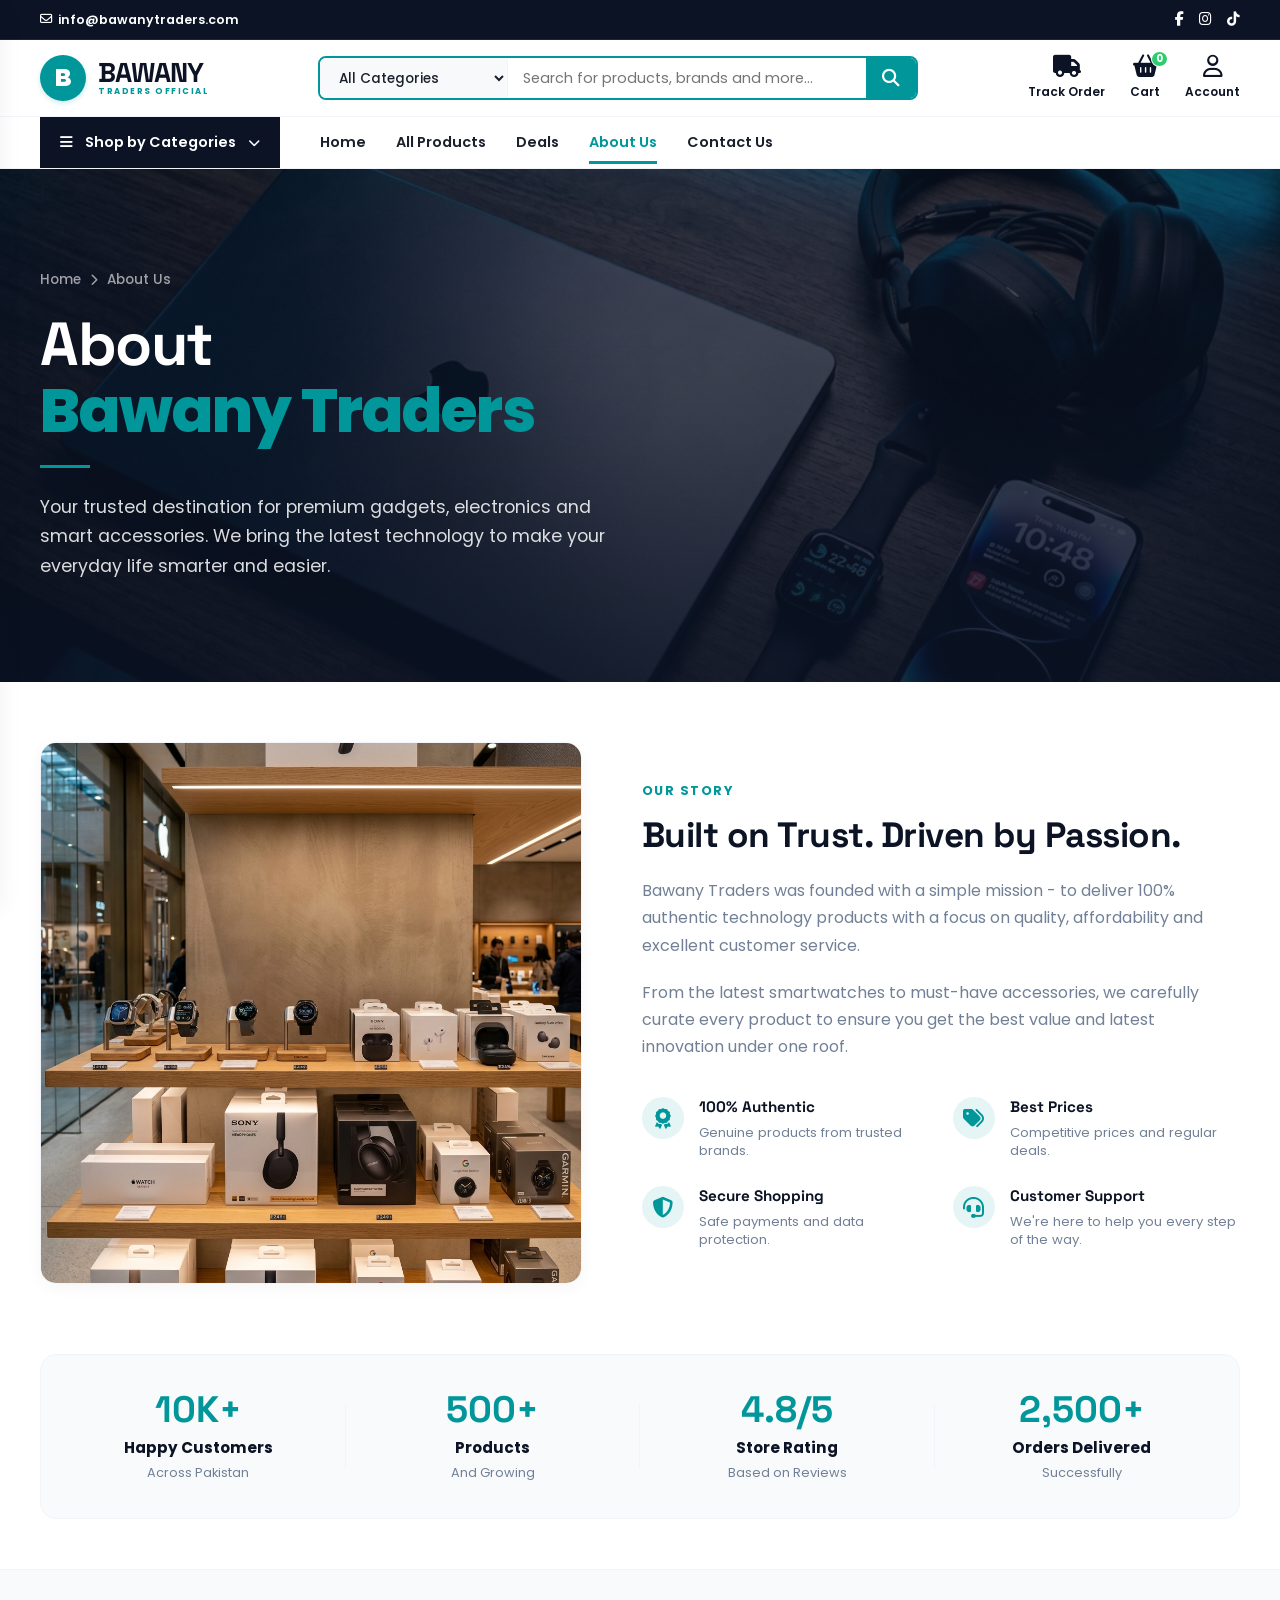
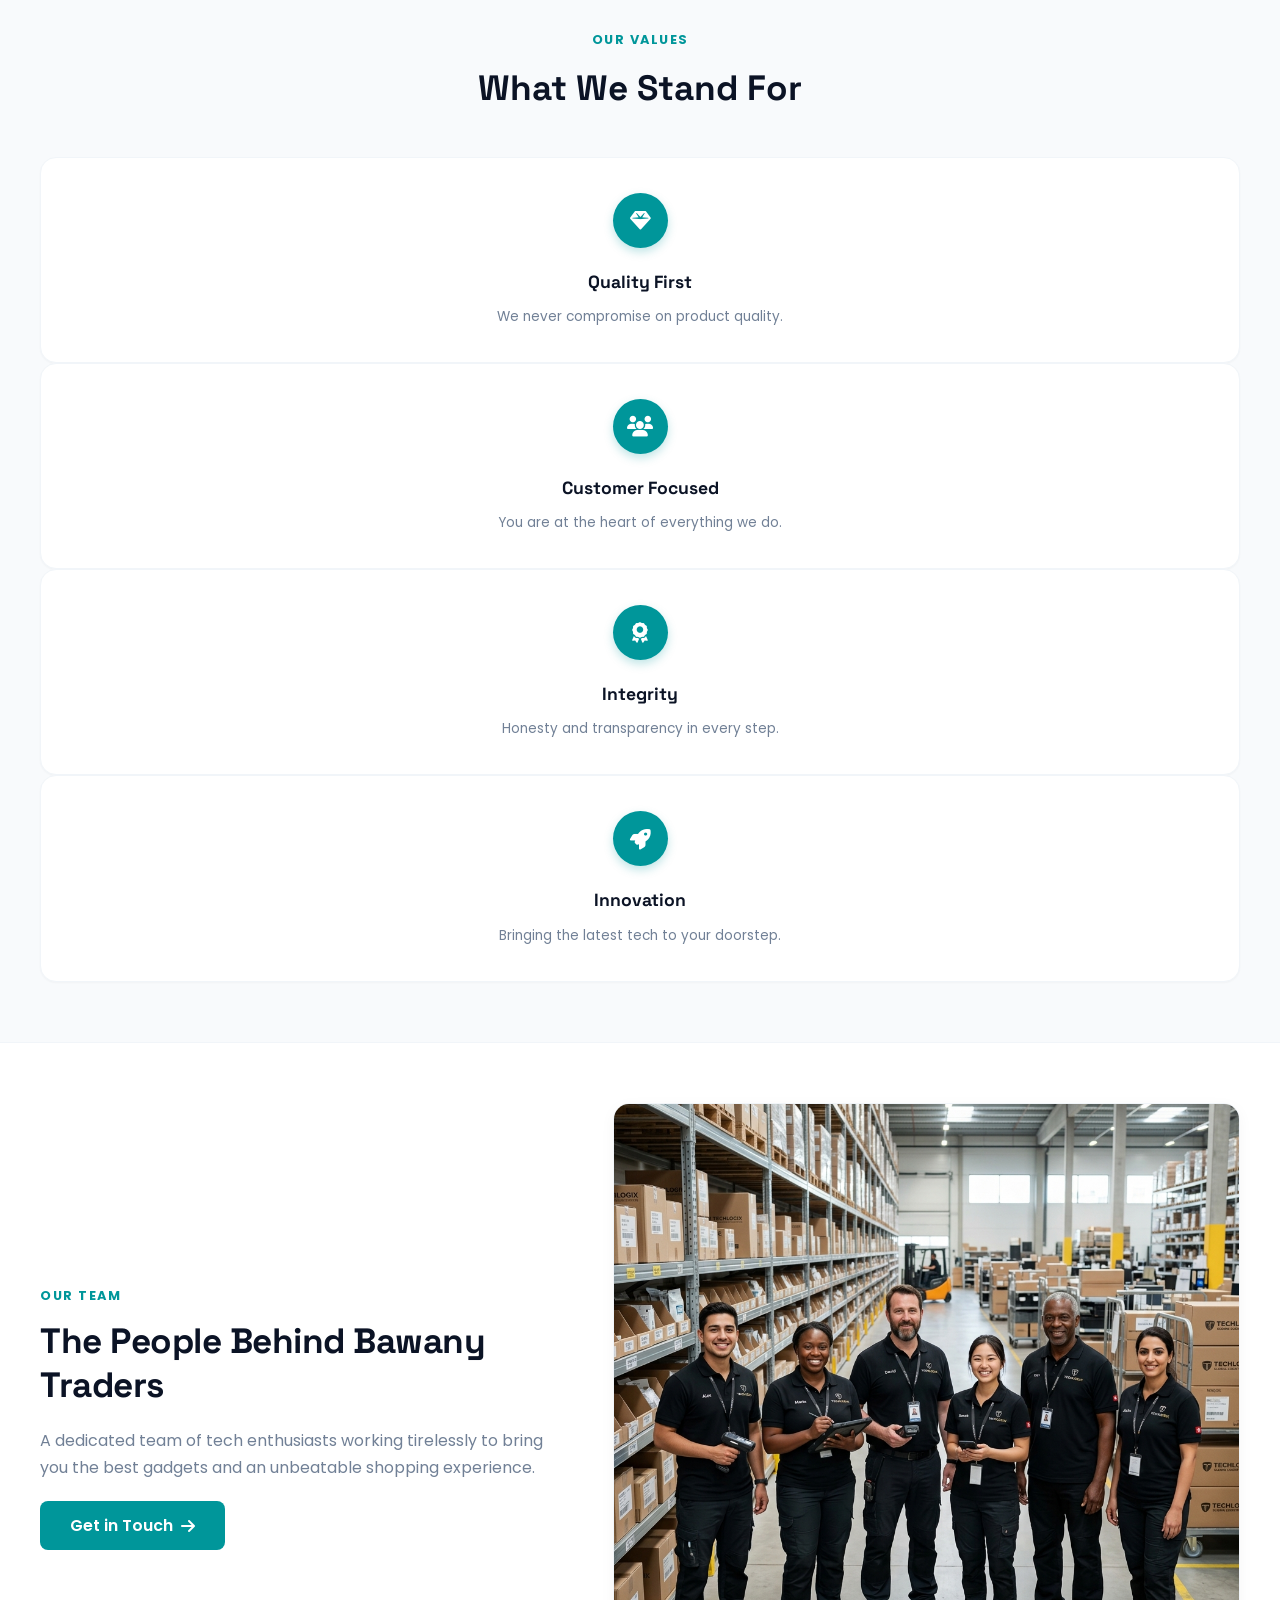
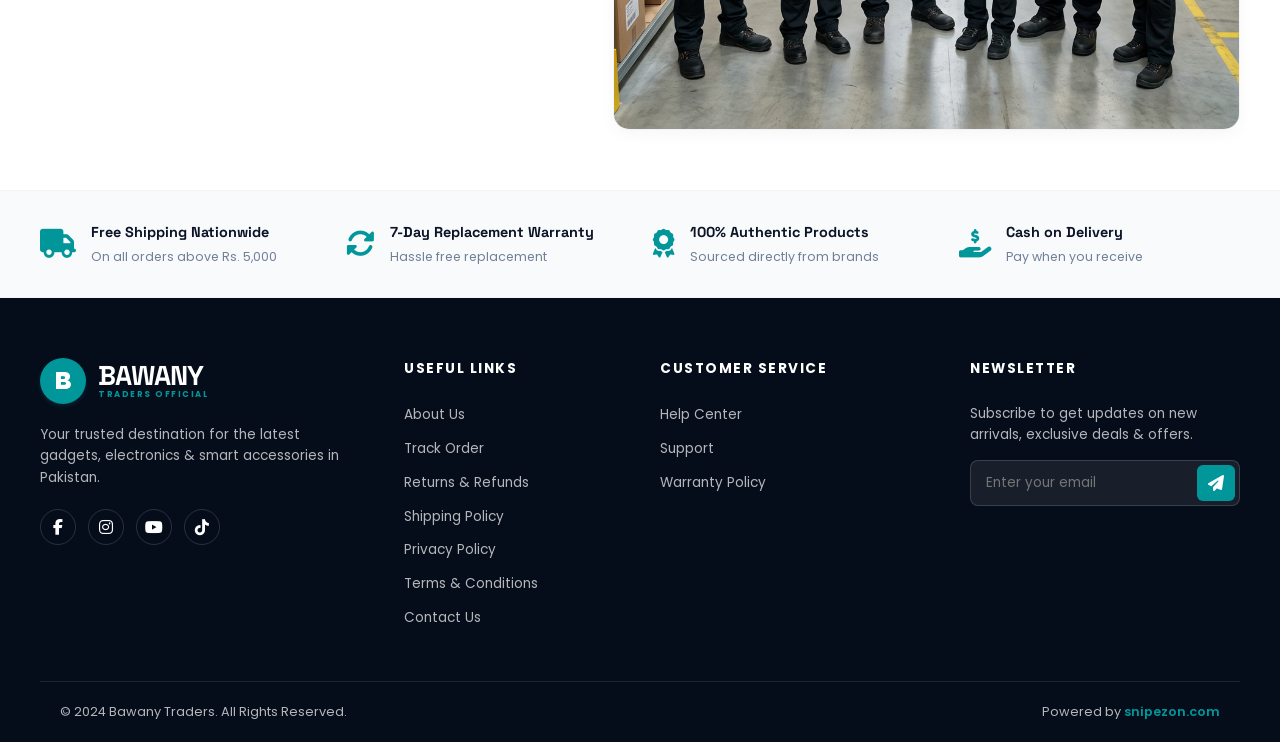
==== about.html @ fb3c80c7 "add privacy policy page" ====
<!DOCTYPE html>
<html lang="en">
<head>
  <meta charset="UTF-8">
  <meta name="viewport" content="width=device-width, initial-scale=1.0">
  <title>About Us | Bawany Traders</title>
  <meta name="description" content="Learn more about Bawany Traders, our journey, values, and why we are Pakistan's most trusted premium electronics flagship store.">
  <!-- Stylesheets -->
  <link rel="stylesheet" href="styles.css">
  <!-- FontAwesome for Icons -->
  <link rel="stylesheet" href="https://cdnjs.cloudflare.com/ajax/libs/font-awesome/6.4.0/css/all.min.css">
</head>
<body>

  <!-- ==========================================
       HEADER SECTION
       ========================================== -->
  <header>
    <!-- Top Bar Ticker -->
    <div class="top-bar-ticker">
      <div class="container">
        <div class="ticker-left">
          <a href="mailto:info@bawanytraders.com"><i class="far fa-envelope"></i> info@bawanytraders.com</a>
        </div>
        <div class="ticker-center">
          <div class="ticker-wrapper">
            <div class="ticker-text">JOIN OUR COMMUNITY GROUP TODAY - SEND YOUR NAME, CITY & AREA TO 0321-8273588</div>
          </div>
        </div>
        <div class="ticker-right">
          <a href="#" aria-label="Facebook"><i class="fab fa-facebook-f"></i></a>
          <a href="#" aria-label="Instagram"><i class="fab fa-instagram"></i></a>
          <a href="#" aria-label="TikTok"><i class="fab fa-tiktok"></i></a>
        </div>
      </div>
    </div>

    <!-- Main Navigation Bar -->
    <div class="main-nav">
      <div class="container">
        <!-- Hamburger Menu for Mobile -->
        <button class="mobile-toggle" id="mobileToggle" aria-label="Open navigation menu">
          <i class="fas fa-bars"></i>
        </button>

        <!-- Brand Logo -->
        <a href="index.html" class="logo" id="brandLogo">
          <div class="logo-icon">B</div>
          <div class="logo-text-wrapper">
            <span class="logo-title">BAWANY</span>
            <span class="logo-subtitle">TRADERS OFFICIAL</span>
          </div>
        </a>

        <!-- Search Container -->
        <div class="search-container">
          <select class="search-category" id="searchCategory" aria-label="Select category filter">
            <option>All Categories</option>
            <option>Smart Watches</option>
            <option>Audio / Earbuds</option>
            <option>Charging & Cables</option>
            <option>Smart Home</option>
            <option>Car Accessories</option>
          </select>
          <input type="text" class="search-input" id="searchInput" placeholder="Search for products, brands and more..." aria-label="Search inputs">
          <button class="search-btn" id="searchBtn" aria-label="Execute search">
            <i class="fas fa-search"></i>
          </button>
        </div>

        <!-- Action Items (Wishlist, Cart, Account) -->
        <div class="nav-actions">
          <a href="track.html" class="nav-action-item" id="trackOrderAction">
            <i class="fas fa-truck"></i>
            <span>Track Order</span>
          </a>
          <a href="cart.html" class="nav-action-item" id="cartAction">
            <i class="fas fa-shopping-basket"></i>
            <span>Cart</span>
            <span class="badge" id="cartBadge">0</span>
          </a>
          <div class="nav-action-item" id="accountAction">
            <i class="far fa-user"></i>
            <span>Account</span>
          </div>
        </div>
      </div>
    </div>

    <!-- Sub Navigation Bar -->
    <nav class="sub-nav">
      <div class="container">
        <!-- Category Dropdown Button -->
        <div class="category-dropdown">
          <button class="category-btn" id="categoryBtn">
            <i class="fas fa-bars"></i>
            <span>Shop by Categories</span>
            <i class="fas fa-chevron-down" style="font-size: 0.75rem;"></i>
          </button>
          <!-- Category Hover/Click Menu -->
          <div class="category-menu" id="categoryMenu">
            <a href="#"><i class="fas fa-laptop" style="margin-right: 10px; width: 15px;"></i> Electronics</a>
            <a href="#"><i class="fas fa-clock" style="margin-right: 10px; width: 15px;"></i> Smart Watches</a>
            <a href="#"><i class="fas fa-headphones" style="margin-right: 10px; width: 15px;"></i> Audio / Earbuds</a>
            <a href="#"><i class="fas fa-bolt" style="margin-right: 10px; width: 15px;"></i> Charging & Cables</a>
            <a href="#"><i class="fas fa-home" style="margin-right: 10px; width: 15px;"></i> Smart Home</a>
            <a href="#"><i class="fas fa-car" style="margin-right: 10px; width: 15px;"></i> Car Accessories</a>
          </div>
        </div>

        <!-- Navigation Links -->
        <div class="nav-links">
          <a href="index.html">Home</a>
          <a href="products.html">All Products</a>
        
          <a href="deals.html">Deals</a>
          <a href="about.html" class="active">About Us</a>
          <a href="contact.html">Contact Us</a>
        </div>
      </div>
    </nav>
  </header>

  <!-- Mobile Sidebar / Drawer -->
  <div class="drawer-overlay" id="drawerOverlay"></div>
  <div class="mobile-nav-drawer" id="mobileDrawer">
    <div class="drawer-header">
      <a href="index.html" class="logo">
        <div class="logo-icon">B</div>
        <div class="logo-text-wrapper">
          <span class="logo-title">BAWANY</span>
          <span class="logo-subtitle">TRADERS OFFICIAL</span>
        </div>
      </a>
      <button class="drawer-close" id="drawerClose" aria-label="Close menu">&times;</button>
    </div>
    <div class="drawer-content">
      <div class="drawer-menu">
        <a href="index.html">Home</a>
        <a href="products.html">All Products</a>
        <a href="#">Best Sellers</a>
        <a href="deals.html">Deals</a>
        <a href="about.html" class="active">About Us</a>
        <a href="contact.html">Contact Us</a>
      </div>
      <div class="drawer-categories-title">Categories</div>
      <div class="drawer-menu">
        <a href="#">Smart Watches</a>
        <a href="#">Audio / Earbuds</a>
        <a href="#">Charging & Cables</a>
        <a href="#">Smart Home</a>
        <a href="#">Car Accessories</a>
      </div>
    </div>
  </div>

  <!-- ==========================================
       ABOUT HERO BANNER
       ========================================== -->
  <section class="about-hero">
    <div class="container">
      <div class="about-breadcrumb">
        <a href="index.html">Home</a> <i class="fas fa-chevron-right" style="font-size: 0.75rem; margin: 0 5px;"></i> <span>About Us</span>
      </div>
      <h1 class="about-title-large">About<br><span class="text-teal">Bawany Traders</span></h1>
      <div class="about-sep-line"></div>
      <p class="about-hero-text">Your trusted destination for premium gadgets, electronics and smart accessories. We bring the latest technology to make your everyday life smarter and easier.</p>
    </div>
  </section>

  <!-- ==========================================
       OUR STORY / WHO WE ARE
       ========================================== -->
  <section class="section-padding" style="background-color: var(--white);">
    <div class="container">
      <div class="about-content-grid">
        
        <!-- Showcase Image -->
        <div class="about-img-container">
          <img src="images/about-showcase.png" alt="Bawany Traders Flagship Store Showcase">
        </div>

        <!-- Story Text -->
        <div class="about-text">
          <span class="section-badge">OUR STORY</span>
          <h2 class="about-section-heading">Built on Trust. Driven by Passion.</h2>
          <p class="about-text-p">Bawany Traders was founded with a simple mission - to deliver 100% authentic technology products with a focus on quality, affordability and excellent customer service.</p>
          <p class="about-text-p">From the latest smartwatches to must-have accessories, we carefully curate every product to ensure you get the best value and latest innovation under one roof.</p>
          
          <!-- Features list -->
          <div class="about-feature-grid">
            
            <div class="about-feature-item">
              <div class="about-feature-icon"><i class="fas fa-award"></i></div>
              <div class="about-feature-text">
                <h5>100% Authentic</h5>
                <p>Genuine products from trusted brands.</p>
              </div>
            </div>

            <div class="about-feature-item">
              <div class="about-feature-icon"><i class="fas fa-tags"></i></div>
              <div class="about-feature-text">
                <h5>Best Prices</h5>
                <p>Competitive prices and regular deals.</p>
              </div>
            </div>

            <div class="about-feature-item">
              <div class="about-feature-icon"><i class="fas fa-shield-alt"></i></div>
              <div class="about-feature-text">
                <h5>Secure Shopping</h5>
                <p>Safe payments and data protection.</p>
              </div>
            </div>

            <div class="about-feature-item">
              <div class="about-feature-icon"><i class="fas fa-headset"></i></div>
              <div class="about-feature-text">
                <h5>Customer Support</h5>
                <p>We're here to help you every step of the way.</p>
              </div>
            </div>

          </div>
        </div>

      </div>
    </div>
  </section>

  <!-- ==========================================
       STATS SECTION
       ========================================== -->
  <section class="about-stats-section">
    <div class="container">
      <div class="about-stats-card">
        <div class="stat-col">
          <div class="stat-number">10K+</div>
          <div class="stat-title">Happy Customers</div>
          <div class="stat-desc">Across Pakistan</div>
        </div>
        <div class="stat-col">
          <div class="stat-number">500+</div>
          <div class="stat-title">Products</div>
          <div class="stat-desc">And Growing</div>
        </div>
        <div class="stat-col">
          <div class="stat-number">4.8/5</div>
          <div class="stat-title">Store Rating</div>
          <div class="stat-desc">Based on Reviews</div>
        </div>
        <div class="stat-col">
          <div class="stat-number">2,500+</div>
          <div class="stat-title">Orders Delivered</div>
          <div class="stat-desc">Successfully</div>
        </div>
      </div>
    </div>
  </section>

  <!-- ==========================================
       OUR VALUES SECTION
       ========================================== -->
  <section class="section-padding" style="border-top: 1px solid var(--border-gray); background-color: #F8FAFC;">
    <div class="container">
      <span class="section-badge" style="display: block; text-align: center; margin: 0 auto 10px auto;">OUR VALUES</span>
      <h2 class="section-title" style="text-align: center; margin-bottom: 40px; font-size: 2.2rem; font-weight: 800; font-family: 'Space Grotesk', sans-serif;">What We Stand For</h2>
      
      <div class="values-grid">
        
        <div class="value-card-v2">
          <div class="value-icon-v2"><i class="fas fa-gem"></i></div>
          <h4>Quality First</h4>
          <p>We never compromise on product quality.</p>
        </div>

        <div class="value-card-v2">
          <div class="value-icon-v2"><i class="fas fa-users"></i></div>
          <h4>Customer Focused</h4>
          <p>You are at the heart of everything we do.</p>
        </div>

        <div class="value-card-v2">
          <div class="value-icon-v2"><i class="fas fa-award"></i></div>
          <h4>Integrity</h4>
          <p>Honesty and transparency in every step.</p>
        </div>

        <div class="value-card-v2">
          <div class="value-icon-v2"><i class="fas fa-rocket"></i></div>
          <h4>Innovation</h4>
          <p>Bringing the latest tech to your doorstep.</p>
        </div>

      </div>
    </div>
  </section>

  <!-- ==========================================
       OUR TEAM SECTION
       ========================================== -->
  <section class="section-padding" style="border-top: 1px solid var(--border-gray); background-color: var(--white);">
    <div class="container">
      <div class="about-team-grid">
        
        <!-- Team Text Info -->
        <div class="about-team-info">
          <span class="section-badge">OUR TEAM</span>
          <h2 class="about-section-heading">The People Behind Bawany Traders</h2>
          <p class="about-text-p">A dedicated team of tech enthusiasts working tirelessly to bring you the best gadgets and an unbeatable shopping experience.</p>
          <button class="btn btn-teal" style="padding: 12px 30px; font-size: 1rem;">Get in Touch <i class="fas fa-arrow-right" style="margin-left: 8px;"></i></button>
        </div>

        <!-- Team Photo Image -->
        <div class="team-img-container">
          <img src="images/about-team.png" alt="Bawany Traders Official Operations Team">
        </div>

      </div>
    </div>
  </section>

  <!-- ==========================================
       PROPS BAR SECTION
       ========================================== -->
  <section class="props-bar-section">
    <div class="container">
      <div class="props-bar">
        <div class="prop-item">
          <i class="fas fa-truck"></i>
          <div class="prop-text">
            <h6>Free Shipping Nationwide</h6>
            <p>On all orders above Rs. 5,000</p>
          </div>
        </div>
        <div class="prop-item">
          <i class="fas fa-sync-alt"></i>
          <div class="prop-text">
            <h6>7-Day Replacement Warranty</h6>
            <p>Hassle free replacement</p>
          </div>
        </div>
        <div class="prop-item">
          <i class="fas fa-award"></i>
          <div class="prop-text">
            <h6>100% Authentic Products</h6>
            <p>Sourced directly from brands</p>
          </div>
        </div>
        <div class="prop-item">
          <i class="fas fa-hand-holding-usd"></i>
          <div class="prop-text">
            <h6>Cash on Delivery</h6>
            <p>Pay when you receive</p>
          </div>
        </div>
      </div>
    </div>
  </section>

  <!-- ==========================================
       FOOTER SECTION (DARK THEME)
       ========================================== -->
  <footer>
    <div class="container">
      <div class="footer-top">
        
        <!-- Column 1: Brand details -->
        <div class="footer-column footer-brand">
          <a href="index.html" class="logo">
            <div class="logo-icon">B</div>
            <div class="logo-text-wrapper">
              <span class="logo-title" style="color: var(--white);">BAWANY</span>
              <span class="logo-subtitle">TRADERS OFFICIAL</span>
            </div>
          </a>
          <p>Your trusted destination for the latest gadgets, electronics & smart accessories in Pakistan.</p>
          <div class="social-links">
            <a href="#" class="social-link" aria-label="Facebook"><i class="fab fa-facebook-f"></i></a>
            <a href="#" class="social-link" aria-label="Instagram"><i class="fab fa-instagram"></i></a>
            <a href="#" class="social-link" aria-label="YouTube"><i class="fab fa-youtube"></i></a>
            <a href="#" class="social-link" aria-label="TikTok"><i class="fab fa-tiktok"></i></a>
          </div>
        </div>

        <!-- Column 2: Useful Links -->
        <div class="footer-column">
          <h3>Useful Links</h3>
          <ul class="footer-links-list">
            <li><a href="about.html">About Us</a></li>
            <li><a href="track.html">Track Order</a></li>
            <li><a href="#">Returns & Refunds</a></li>
            <li><a href="#">Shipping Policy</a></li>
            <li><a href="privacy-policy.html">Privacy Policy</a></li>
            <li><a href="#">Terms & Conditions</a></li>
            <li><a href="contact.html">Contact Us</a></li>
          </ul>
        </div>

        <!-- Column 3: Customer Service -->
        <div class="footer-column">
          <h3>Customer Service</h3>
          <ul class="footer-links-list">
            <li><a href="#">Help Center</a></li>
            <li><a href="#">Support</a></li>
            <li><a href="#">Warranty Policy</a></li>
          </ul>
        </div>

        <!-- Column 4: Newsletter -->
        <div class="footer-column">
          <h3>Newsletter</h3>
          <p style="font-size: 0.85rem; margin-bottom: 15px; line-height: 1.5;">Subscribe to get updates on new arrivals, exclusive deals & offers.</p>
          <form class="newsletter-form" id="newsletterForm">
            <input type="email" class="newsletter-input" id="newsletterInput" placeholder="Enter your email" required aria-label="Email address for subscription">
            <button type="submit" class="newsletter-btn" aria-label="Subscribe to newsletter">
              <i class="fas fa-paper-plane"></i>
            </button>
          </form>
        </div>

      </div>

      <!-- Copyright Bottom -->
      <div class="footer-bottom">
        <div class="container">
          <p>&copy; 2024 Bawany Traders. All Rights Reserved.</p>
          <p>Powered by <a href="https://snipezon.com" target="_blank" style="color: var(--primary-teal); text-decoration: none; font-weight: 600;">snipezon.com</a></p>
        </div>
      </div>
    </div>
  </footer>

  <!-- Scripts -->
  <script src="script.js"></script>
</body>
</html>
---- styles.css ----
/* ==========================================
   Bawany Traders - Premium Stylesheet
   ========================================== */

/* 1. Global Reset & Theme Variables */
@import url('https://fonts.googleapis.com/css2?family=Inter:wght@300;400;500;600;700;800&family=Poppins:wght@300;400;500;600;700;800&family=Space+Grotesk:wght@600;700;800&family=Montserrat:wght@700;800;900&display=swap');

:root {
  --primary-teal: #00969A;
  --primary-hover: #007D80;
  --primary-light: #E0F2F1;
  --dark-navy: #0B1325;
  --footer-navy: #050C1A;
  --light-gray: #F8F9FA;
  --border-gray: #F1F5F9;
  --text-dark: #1A202C;
  --text-muted: #718096;
  --white: #FFFFFF;
  --transition-speed: 0.3s;
  --font-family: 'Poppins', 'Inter', sans-serif;
  --max-width: 1240px;
  --shadow-sm: 0 1px 2px rgba(0, 0, 0, 0.03);
  --shadow-md: 0 4px 15px rgba(0, 0, 0, 0.04);
  --shadow-lg: 0 8px 24px rgba(0, 0, 0, 0.06);
  --border-radius: 8px;
}

* {
  margin: 0;
  padding: 0;
  box-sizing: border-box;
  font-family: var(--font-family);
  -webkit-font-smoothing: antialiased;
}

body {
  background-color: var(--white);
  color: var(--text-dark);
  line-height: 1.6;
  overflow-x: hidden;
}

a {
  text-decoration: none;
  color: inherit;
  transition: all var(--transition-speed) ease;
}

ul {
  list-style: none;
}

img {
  max-width: 100%;
  height: auto;
  display: block;
}

/* Common Layout Components */
.container {
  max-width: var(--max-width);
  margin: 0 auto;
  padding: 0 20px;
}

.btn {
  display: inline-flex;
  align-items: center;
  justify-content: center;
  padding: 10px 24px;
  border-radius: var(--border-radius);
  font-weight: 600;
  cursor: pointer;
  transition: all var(--transition-speed) ease;
  border: none;
  font-size: 0.95rem;
}

.btn-teal {
  background-color: var(--primary-teal);
  color: var(--white);
}

.btn-teal:hover {
  background-color: var(--primary-hover);
  transform: translateY(-2px);
}

.btn-navy {
  background-color: var(--dark-navy);
  color: var(--white);
}

.btn-navy:hover {
  background-color: var(--primary-teal);
}

/* ==========================================
   2. Header & Navigation Styles
   ========================================== */
header {
  position: relative;
  z-index: 1000;
}

.header-fixed {
  position: sticky;
  top: 0;
  background-color: var(--white);
  box-shadow: var(--shadow-sm);
}

/* Top Bar Ticker */
.top-bar-ticker {
  background-color: var(--dark-navy);
  color: var(--white);
  font-size: 0.78rem;
  font-weight: 600;
  padding: 8px 0;
  overflow: hidden;
  border-bottom: 1px solid rgba(255, 255, 255, 0.08);
}

.top-bar-ticker .container {
  display: grid;
  grid-template-columns: 1.2fr 2.5fr 1fr;
  align-items: center;
  gap: 15px;
}

.ticker-left {
  display: flex;
  align-items: center;
}

.ticker-left a {
  color: var(--white);
  display: flex;
  align-items: center;
  gap: 6px;
}

.ticker-center {
  width: 100%;
  overflow: hidden;
  position: relative;
  display: flex;
  align-items: center;
}

.ticker-wrapper {
  width: 100%;
  overflow: hidden;
  white-space: nowrap;
}

.ticker-text {
  display: inline-block;
  padding-left: 100%;
  animation: marquee-text 18s linear infinite;
}

@keyframes marquee-text {
  0% {
    transform: translateX(0);
  }
  100% {
    transform: translateX(-100%);
  }
}

.ticker-right {
  display: flex;
  justify-content: flex-end;
  gap: 15px;
}

.ticker-right a {
  color: var(--white);
  font-size: 0.9rem;
  transition: color var(--transition-speed) ease;
}

.ticker-right a:hover {
  color: rgba(255, 255, 255, 0.8);
}

/* PKR Dropdown */
.currency-selector {
  position: relative;
  cursor: pointer;
}
.currency-selector select {
  border: none;
  background: transparent;
  font-size: 0.8rem;
  font-weight: 600;
  cursor: pointer;
  outline: none;
  color: var(--text-dark);
}

/* Main Nav Bar */
.main-nav {
  padding: 15px 0;
  border-bottom: 1px solid var(--border-gray);
  background-color: var(--white);
}

.main-nav .container {
  display: flex;
  justify-content: space-between;
  align-items: center;
  gap: 20px;
}

/* Logo */
.logo {
  display: flex;
  align-items: center;
  gap: 12px;
  color: var(--dark-navy);
}

.logo-icon {
  background-color: var(--primary-teal);
  color: var(--white);
  width: 46px;
  height: 46px;
  border-radius: 50%;
  display: flex;
  align-items: center;
  justify-content: center;
  font-size: 1.55rem;
  font-weight: 800;
  flex-shrink: 0;
  box-shadow: 0 2px 5px rgba(0, 150, 154, 0.2);
}

.logo-text-wrapper {
  display: flex;
  flex-direction: column;
  line-height: 0.95;
}

.logo-title {
  font-family: 'Space Grotesk', sans-serif;
  font-weight: 800;
  font-size: 1.7rem;
  letter-spacing: -1px;
  text-transform: uppercase;
  color: var(--dark-navy);
}

.logo-subtitle {
  font-size: 0.52rem;
  font-weight: 700;
  text-transform: uppercase;
  color: var(--primary-teal);
  letter-spacing: 1.5px;
  margin-top: 2px;
}

/* Search Bar */
.search-container {
  flex: 1;
  max-width: 600px;
  display: flex;
  border: 2px solid var(--primary-teal);
  border-radius: 8px;
  overflow: hidden;
  height: 44px;
}

.search-category {
  border: none;
  background-color: var(--light-gray);
  padding: 0 15px;
  border-right: 1px solid var(--border-gray);
  font-size: 0.85rem;
  font-weight: 500;
  color: var(--text-dark);
  outline: none;
  cursor: pointer;
}

.search-input {
  flex: 1;
  border: none;
  padding: 0 15px;
  font-size: 0.9rem;
  outline: none;
}

.search-btn {
  background-color: var(--primary-teal);
  color: var(--white);
  border: none;
  width: 50px;
  cursor: pointer;
  display: flex;
  align-items: center;
  justify-content: center;
  font-size: 1.1rem;
  transition: background-color var(--transition-speed) ease;
}

.search-btn:hover {
  background-color: var(--primary-hover);
}

/* Nav Icons */
.nav-actions {
  display: flex;
  align-items: center;
  gap: 25px;
}

.nav-action-item {
  display: flex;
  flex-direction: column;
  align-items: center;
  font-size: 0.75rem;
  font-weight: 600;
  color: var(--dark-navy);
  cursor: pointer;
  position: relative;
  text-decoration: none;
}

.nav-action-item i {
  font-size: 1.4rem;
  margin-bottom: 4px;
  color: var(--dark-navy);
  transition: color var(--transition-speed) ease;
}

.nav-action-item:hover i,
.nav-action-item:hover {
  color: var(--primary-teal);
}

.badge {
  position: absolute;
  top: -4px;
  right: -8px;
  background-color: #2ECC71;
  color: var(--white);
  font-size: 0.65rem;
  font-weight: 700;
  min-width: 16px;
  height: 16px;
  border-radius: 50%;
  display: flex;
  align-items: center;
  justify-content: center;
  padding: 0 4px;
  border: 1px solid var(--white);
}

/* Sub Nav Bar */
.sub-nav {
  background-color: var(--white);
  border-bottom: 1px solid var(--border-gray);
  height: 52px;
}

.sub-nav .container {
  display: flex;
  align-items: center;
  height: 100%;
}

.category-dropdown {
  position: relative;
  height: 100%;
}

.category-btn {
  background-color: var(--dark-navy);
  color: var(--white);
  border: none;
  padding: 0 20px;
  display: flex;
  align-items: center;
  gap: 12px;
  font-weight: 600;
  font-size: 0.9rem;
  cursor: pointer;
  height: 100%;
  border-radius: 0;
  transition: background-color var(--transition-speed) ease;
}

.category-btn:hover {
  background-color: var(--primary-teal);
}

.category-menu {
  position: absolute;
  top: 100%;
  left: 0;
  width: 230px;
  background-color: var(--white);
  box-shadow: var(--shadow-md);
  border: 1px solid var(--border-gray);
  display: none;
  flex-direction: column;
  z-index: 999;
}

.category-menu.active {
  display: flex;
}

.category-menu a {
  padding: 12px 20px;
  font-size: 0.9rem;
  border-bottom: 1px solid var(--light-gray);
  font-weight: 500;
}

.category-menu a:hover {
  background-color: var(--light-gray);
  color: var(--primary-teal);
  padding-left: 25px;
}

.nav-links {
  display: flex;
  margin-left: 40px;
  gap: 30px;
  font-weight: 600;
  font-size: 0.9rem;
  color: var(--text-dark);
}

.nav-links a {
  position: relative;
  padding: 10px 0;
}

.nav-links a::after {
  content: '';
  position: absolute;
  bottom: 0;
  left: 0;
  width: 0;
  height: 3px;
  background-color: var(--primary-teal);
  transition: width var(--transition-speed) ease;
}

.nav-links a:hover::after,
.nav-links a.active::after {
  width: 100%;
}

.nav-links a.active {
  color: var(--primary-teal);
}

/* Mobile Toggle */
.mobile-toggle {
  display: none;
  font-size: 1.5rem;
  background: transparent;
  border: none;
  cursor: pointer;
  color: var(--dark-navy);
}

/* ==========================================
   3. Hero Section / Carousel Styles
   ========================================== */
.hero-section {
  padding: 10px 0 30px 0;
  background-color: var(--white);
}

.hero-slider {
  position: relative;
  background-color: #0B1325;
  border-radius: 20px;
  border: 1px solid var(--border-gray);
  overflow: hidden;
  width: 100%;
  height: 480px; /* Fallback for older browsers */
}

@supports (aspect-ratio: 3/1) {
  .hero-slider {
    height: auto;
    aspect-ratio: 3 / 1;
  }
}

.slide-track {
  width: 100%;
  height: 100%;
  position: relative;
}

.slide {
  position: absolute;
  top: 0;
  left: 0;
  width: 100%;
  height: 100%;
  opacity: 0;
  visibility: hidden;
  transition: opacity 0.8s ease, visibility 0.8s ease;
  z-index: 1;
}

.slide.active {
  opacity: 1;
  visibility: visible;
  z-index: 2;
}

.slide-img {
  width: 100%;
  height: 100%;
  object-fit: cover;
  display: block;
}

/* Smartwatch Floating Animation */
@keyframes float {
  0% {
    transform: translateY(0px) rotate(0deg);
  }
  50% {
    transform: translateY(-15px) rotate(2deg);
  }
  100% {
    transform: translateY(0px) rotate(0deg);
  }
}

/* Carousel Indicators */
.carousel-dots {
  position: absolute;
  bottom: 25px;
  left: 50%;
  transform: translateX(-50%);
  display: flex;
  gap: 8px;
  z-index: 10;
}

.dot {
  width: 10px;
  height: 10px;
  border-radius: 50%;
  background-color: rgba(255, 255, 255, 0.4);
  cursor: pointer;
  transition: all var(--transition-speed) ease;
}

.dot.active {
  background-color: var(--primary-teal);
  width: 25px;
  border-radius: 50px;
}

/* Slider Arrows */
.slider-arrow {
  position: absolute;
  top: 50%;
  transform: translateY(-50%);
  width: 44px;
  height: 44px;
  border-radius: 50%;
  background-color: rgba(255, 255, 255, 0.15);
  backdrop-filter: blur(8px);
  -webkit-backdrop-filter: blur(8px);
  border: 1px solid rgba(255, 255, 255, 0.25);
  color: var(--white);
  display: flex;
  align-items: center;
  justify-content: center;
  font-size: 1rem;
  cursor: pointer;
  z-index: 15;
  transition: all var(--transition-speed) ease;
  box-shadow: 0 4px 10px rgba(0, 0, 0, 0.15);
}

.slider-arrow:hover {
  background-color: var(--primary-teal);
  border-color: var(--primary-teal);
  color: var(--white);
  transform: translateY(-50%) scale(1.08);
  box-shadow: 0 6px 15px rgba(0, 150, 154, 0.35);
}

.prev-arrow {
  left: 20px;
}

.next-arrow {
  right: 20px;
}

/* ==========================================
   4. Shop by Category Styles
   ========================================== */
.section-padding {
  padding: 60px 0;
}

.section-title {
  text-align: center;
  font-size: 2rem;
  font-weight: 800;
  color: var(--dark-navy);
  margin-bottom: 40px;
}

/* Category Section & Slider Wrapper */
.category-section {
  padding: 60px 0;
  background-color: var(--white);
  border-bottom: 1px solid var(--border-gray);
}

.category-slider-wrapper {
  position: relative;
  display: flex;
  align-items: center;
  width: 100%;
}

/* Scroll Container */
.category-slider-container {
  overflow-x: auto;
  scrollbar-width: none;
  width: 100%;
  padding: 15px 0;
  -webkit-overflow-scrolling: touch;
}

.category-slider-container::-webkit-scrollbar {
  display: none;
}

/* Scrolling Track */
.category-track {
  display: flex;
  width: max-content;
}

/* Category Groups */
.category-group {
  display: flex;
  gap: 40px;
  padding-right: 40px;
}

/* Circular Category Card */
.category-card {
  background-color: transparent;
  border: none;
  width: 165px;
  display: flex;
  flex-direction: column;
  align-items: center;
  text-align: center;
  cursor: pointer;
  transition: transform 0.4s cubic-bezier(0.16, 1, 0.3, 1);
  flex-shrink: 0;
  padding: 0;
  text-decoration: none;
}

/* Premium Multi-Layer Neon Teal Glow Border (Double Border) */
.category-img-wrapper {
  position: relative;
  width: 155px;
  height: 155px;
  border-radius: 50%;
  /* Gradient background acting as the outer ring */
  background: linear-gradient(135deg, var(--primary-teal), #00F2FE);
  padding: 3px; /* Outer border thickness */
  display: flex;
  align-items: center;
  justify-content: center;
  margin-bottom: 14px;
  overflow: hidden;
  transition: all 0.4s cubic-bezier(0.16, 1, 0.3, 1);
  box-shadow: 0 4px 15px rgba(0, 242, 254, 0.15); /* Soft neon-teal glow */
}

.category-img-wrapper img {
  width: 100%;
  height: 100%;
  object-fit: cover;
  border-radius: 50%;
  border: 4px solid var(--white); /* White inner border spacer (double border effect) */
  transition: transform 0.6s cubic-bezier(0.16, 1, 0.3, 1);
}

/* Typography */
.category-title {
  font-size: 0.9rem;
  font-weight: 700;
  color: var(--dark-navy);
  margin-top: 0;
  max-width: 100%;
  line-height: 1.3;
  letter-spacing: -0.1px;
  transition: color 0.3s ease;
}

/* --- Premium Hover Animations --- */
.category-card:hover {
  transform: translateY(-6px);
}

.category-card:hover .category-img-wrapper {
  background: linear-gradient(135deg, #00F2FE, var(--primary-teal)); /* Rotate gradient */
  box-shadow: 0 12px 30px rgba(0, 242, 254, 0.35); /* Intense neon-teal glow */
}

.category-card:hover .category-img-wrapper img {
  transform: scale(1.1);
}

.category-card:hover .category-title {
  color: var(--primary-teal);
}

/* --- Minimalist Slider Arrows --- */
.category-arrow {
  position: absolute;
  top: 50%;
  transform: translateY(-50%);
  width: 44px;
  height: 44px;
  border-radius: 50%;
  background-color: var(--white);
  border: 1px solid var(--border-gray);
  color: var(--dark-navy);
  display: flex;
  align-items: center;
  justify-content: center;
  cursor: pointer;
  z-index: 10;
  transition: all 0.3s ease;
  box-shadow: var(--shadow-sm);
}

.category-arrow:hover {
  background-color: var(--primary-teal);
  border-color: var(--primary-teal);
  color: var(--white);
  box-shadow: 0 4px 15px rgba(0, 128, 128, 0.2);
}

.category-arrow.prev {
  left: -22px;
}

.category-arrow.next {
  right: -22px;
}

/* --- Responsive (max-width: 768px) --- */
@media (max-width: 768px) {
  .category-section {
    padding: 40px 0;
  }
  
  .category-arrow {
    display: none; /* Hide arrows on mobile for native touch swiping */
  }

  .category-slider-container {
    padding: 10px 0;
  }

  .category-group {
    gap: 20px;
    padding-right: 20px;
  }

  .category-card {
    width: 110px;
  }

  .category-img-wrapper {
    width: 105px;
    height: 105px;
    padding: 2.5px;
    margin-bottom: 10px;
  }

  .category-img-wrapper img {
    border-width: 3px;
  }
  
  .category-title {
    font-size: 0.78rem;
  }
}

/* ==========================================
   5. Featured Products Styles
   ========================================== */
.featured-header {
  display: flex;
  justify-content: space-between;
  align-items: center;
  margin-bottom: 35px;
  border-bottom: 2px solid var(--light-gray);
  padding-bottom: 15px;
}

.featured-header h2 {
  font-size: 1.8rem;
  font-weight: 800;
  color: var(--dark-navy);
}

.view-all-link {
  font-weight: 700;
  color: var(--primary-teal);
  display: flex;
  align-items: center;
  gap: 5px;
}

.view-all-link:hover {
  color: var(--primary-hover);
}

.view-all-link:hover i {
  transform: translateX(3px);
}

.products-grid {
  display: grid;
  grid-template-columns: repeat(4, 1fr);
  gap: 25px;
}

.product-card {
  background-color: var(--white);
  border: 1px solid var(--border-gray);
  border-radius: var(--border-radius);
  padding: 15px;
  position: relative;
  display: flex;
  flex-direction: column;
  transition: all var(--transition-speed) ease;
  box-shadow: var(--shadow-sm);
}

.product-card:hover {
  transform: translateY(-4px);
  box-shadow: var(--shadow-md);
  border-color: var(--primary-teal);
}

/* Badge overlay */
.product-badge {
  position: absolute;
  top: 15px;
  left: 15px;
  background-color: #2ECC71;
  color: var(--white);
  font-size: 0.75rem;
  font-weight: 700;
  padding: 3px 8px;
  border-radius: 4px;
  z-index: 10;
}


/* Product Content */
.product-img-wrapper {
  height: 200px;
  width: calc(100% + 30px);
  margin: -15px -15px 15px -15px;
  border-radius: var(--border-radius) var(--border-radius) 0 0;
  overflow: hidden;
  background-color: #F8FAFC;
  border-bottom: 1px solid var(--border-gray);
  display: flex;
  align-items: center;
  justify-content: center;
}

.product-img-wrapper img {
  width: 100%;
  height: 100%;
  object-fit: cover;
  transition: transform var(--transition-speed) ease;
}

.product-card:hover .product-img-wrapper img {
  transform: scale(1.05);
}

.product-info {
  flex: 1;
  display: flex;
  flex-direction: column;
  text-align: left;
}

.product-title {
  font-size: 0.95rem;
  font-weight: 700;
  color: var(--dark-navy);
  margin-bottom: 8px;
  height: 44px;
  display: -webkit-box;
  -webkit-line-clamp: 2;
  -webkit-box-orient: vertical;
  overflow: hidden;
}

.product-rating {
  display: flex;
  align-items: center;
  gap: 5px;
  font-size: 0.75rem;
  color: #FFB300;
  margin-bottom: 10px;
}

.rating-count {
  color: var(--text-muted);
  font-weight: 500;
}

.product-price {
  display: flex;
  align-items: center;
  gap: 10px;
  margin-bottom: 15px;
  margin-top: auto;
}

.price-old {
  text-decoration: line-through;
  color: var(--text-muted);
  font-size: 0.85rem;
}

.price-current {
  color: var(--primary-teal);
  font-size: 1.15rem;
  font-weight: 800;
}

.add-to-cart-btn {
  width: 100%;
  display: flex;
  align-items: center;
  justify-content: center;
  gap: 8px;
  background-color: var(--dark-navy);
  color: var(--white);
  border: none;
  padding: 12px;
  border-radius: var(--border-radius);
  font-size: 0.9rem;
  font-weight: 700;
  cursor: pointer;
  transition: all var(--transition-speed) ease;
}

.add-to-cart-btn:hover {
  background-color: var(--primary-teal);
}

/* ==========================================
   6. Trust / Value Props Bar Styles
   ========================================== */
.trust-bar {
  background-color: var(--white);
  border-top: 1px solid var(--border-gray);
  border-bottom: 1px solid var(--border-gray);
  padding: 30px 0;
}

.trust-grid {
  display: grid;
  grid-template-columns: repeat(4, 1fr);
  gap: 30px;
}

.trust-item {
  display: flex;
  align-items: flex-start;
  gap: 15px;
}

.trust-icon-wrapper {
  background-color: var(--primary-light);
  color: var(--primary-teal);
  min-width: 50px;
  height: 50px;
  border-radius: var(--border-radius);
  display: flex;
  align-items: center;
  justify-content: center;
  font-size: 1.4rem;
}

.trust-text h4 {
  font-size: 0.95rem;
  font-weight: 700;
  color: var(--dark-navy);
  margin-bottom: 4px;
}

.trust-text p {
  font-size: 0.8rem;
  color: var(--text-muted);
  font-weight: 500;
}

/* ==========================================
   7. Footer Section Styles
   ========================================== */
footer {
  background-color: var(--footer-navy);
  color: rgba(255, 255, 255, 0.7);
  padding-top: 60px;
}

.footer-top {
  display: grid;
  grid-template-columns: 1.2fr 0.8fr 1fr 1fr;
  gap: 40px;
  margin-bottom: 40px;
}

.footer-column h3 {
  color: var(--white);
  font-size: 0.85rem;
  font-weight: 700;
  text-transform: uppercase;
  letter-spacing: 1.5px;
  margin-bottom: 25px;
}

.footer-brand .logo {
  color: var(--white);
  margin-bottom: 20px;
}

.footer-brand p {
  font-size: 0.85rem;
  margin-bottom: 20px;
  line-height: 1.6;
}

.social-links {
  display: flex;
  gap: 12px;
}

.social-link {
  width: 36px;
  height: 36px;
  border-radius: 50%;
  border: 1px solid rgba(255, 255, 255, 0.15);
  display: flex;
  align-items: center;
  justify-content: center;
  color: var(--white);
  font-size: 1rem;
  transition: all var(--transition-speed) ease;
}

.social-link:hover {
  background-color: var(--primary-teal);
  border-color: var(--primary-teal);
  transform: translateY(-3px);
}

.footer-links-list li {
  margin-bottom: 12px;
  font-size: 0.85rem;
}

.footer-links-list a:hover {
  color: var(--primary-teal);
  padding-left: 5px;
}

/* Newsletter Input inside */
.newsletter-form {
  position: relative;
  display: flex;
  margin-top: 15px;
  margin-bottom: 20px;
}

.newsletter-input {
  width: 100%;
  background-color: rgba(255, 255, 255, 0.08);
  border: 1px solid rgba(255, 255, 255, 0.15);
  padding: 12px 50px 12px 15px;
  border-radius: 8px;
  font-size: 0.85rem;
  color: var(--white);
  outline: none;
  transition: border-color var(--transition-speed) ease;
}

.newsletter-input:focus {
  border-color: var(--primary-teal);
}

.newsletter-btn {
  position: absolute;
  right: 5px;
  top: 5px;
  bottom: 5px;
  width: 38px;
  background-color: var(--primary-teal);
  color: var(--white);
  border: none;
  border-radius: 6px;
  cursor: pointer;
  display: flex;
  align-items: center;
  justify-content: center;
  font-size: 1rem;
  transition: background-color var(--transition-speed) ease;
}

.newsletter-btn:hover {
  background-color: var(--primary-hover);
}

.payment-methods {
  margin-top: 15px;
}

.payment-methods p {
  font-size: 0.8rem;
  margin-bottom: 8px;
  font-weight: 500;
}

.payment-icons {
  display: flex;
  gap: 8px;
  flex-wrap: wrap;
}

.payment-icons img {
  height: 28px;
  background-color: var(--white);
  padding: 2px 6px;
  border-radius: 4px;
}

/* Copyright Row */
.footer-bottom {
  border-top: 1px solid rgba(255, 255, 255, 0.1);
  padding: 20px 0;
  font-size: 0.8rem;
}

.footer-bottom .container {
  display: flex;
  justify-content: space-between;
  align-items: center;
}

/* ==========================================
   8. Mobile Navigation Drawer (Sidebar)
   ========================================== */
.mobile-nav-drawer {
  position: fixed;
  top: 0;
  left: -280px;
  width: 280px;
  height: 100%;
  background-color: var(--white);
  z-index: 2000;
  box-shadow: var(--shadow-lg);
  display: flex;
  flex-direction: column;
  transition: left 0.4s cubic-bezier(0.16, 1, 0.3, 1);
}

.mobile-nav-drawer.open {
  left: 0;
}

.drawer-header {
  padding: 20px;
  border-bottom: 1px solid var(--border-gray);
  display: flex;
  justify-content: space-between;
  align-items: center;
}

.drawer-close {
  font-size: 1.5rem;
  background: transparent;
  border: none;
  cursor: pointer;
  color: var(--dark-navy);
}

.drawer-content {
  flex: 1;
  overflow-y: auto;
  padding: 20px 0;
}

.drawer-menu {
  display: flex;
  flex-direction: column;
}

.drawer-menu a {
  padding: 12px 20px;
  font-size: 0.95rem;
  font-weight: 600;
  border-bottom: 1px solid var(--light-gray);
}

.drawer-menu a:hover {
  background-color: var(--light-gray);
  color: var(--primary-teal);
}

.drawer-categories-title {
  padding: 15px 20px 8px 20px;
  font-size: 0.8rem;
  font-weight: 700;
  color: var(--text-muted);
  text-transform: uppercase;
  letter-spacing: 1px;
}

/* Overlay background */
.drawer-overlay {
  position: fixed;
  top: 0;
  left: 0;
  width: 100%;
  height: 100%;
  background-color: rgba(0, 0, 0, 0.5);
  z-index: 1999;
  opacity: 0;
  visibility: hidden;
  transition: all 0.3s ease;
}

.drawer-overlay.active {
  opacity: 1;
  visibility: visible;
}

/* ==========================================
   9. Custom Toast Notification Styles
   ========================================== */
.toast-container {
  position: fixed;
  bottom: 30px;
  right: 30px;
  z-index: 9999;
  display: flex;
  flex-direction: column;
  gap: 10px;
}

.toast {
  background-color: var(--dark-navy);
  color: var(--white);
  padding: 15px 25px;
  border-radius: var(--border-radius);
  box-shadow: var(--shadow-lg);
  display: flex;
  align-items: center;
  gap: 12px;
  transform: translateY(100px);
  opacity: 0;
  animation: slideInUp 0.3s forwards;
  font-size: 0.9rem;
  font-weight: 600;
  border-left: 4px solid var(--primary-teal);
}

.toast i {
  color: var(--primary-teal);
  font-size: 1.2rem;
}

.toast.fade-out {
  animation: fadeOut 0.3s forwards;
}

@keyframes slideInUp {
  to {
    transform: translateY(0);
    opacity: 1;
  }
}

@keyframes fadeOut {
  to {
    transform: translateY(-20px);
    opacity: 0;
  }
}

/* ==========================================
   10. Responsive Media Queries
   ========================================== */

/* Laptop Viewports */
@media (max-width: 1200px) {
  .products-grid {
    grid-template-columns: repeat(3, 1fr);
  }
}

/* Tablet Viewports */
@media (max-width: 992px) {
  /* Sub Nav Bar Collapse */
  .sub-nav {
    display: none;
  }

  .mobile-toggle {
    display: block;
  }

  .search-container {
    max-width: 450px;
  }
  
  /* Hero Slider aspect-ratio automatically scales height */
  .slide-image-container img {
    max-height: 280px;
  }
  
  .products-grid {
    grid-template-columns: repeat(2, 1fr);
  }
  .trust-grid {
    grid-template-columns: repeat(2, 1fr);
  }
  .footer-top {
    grid-template-columns: 1fr 1fr;
    gap: 30px;
  }
}

/* Mobile Viewports */
@media (max-width: 768px) {
  .hero-section {
    padding: 0 0 15px 0 !important;
  }
  .hero-section .container {
    padding: 0 !important;
    max-width: 100% !important;
  }
  .hero-slider {
    aspect-ratio: 16 / 9 !important;
    height: auto !important;
    border-radius: 0 !important;
    border-left: none !important;
    border-right: none !important;
  }
  .slide-img {
    object-fit: contain !important;
    width: 100% !important;
    height: 100% !important;
  }
  .slide:nth-child(1) {
    background-color: #070325 !important;
  }
  .slide:nth-child(2) {
    background-color: #000002 !important;
  }
  .slide:nth-child(3) {
    background-color: #e8e3df !important;
  }
  .slide:nth-child(4) {
    background-color: #031111 !important;
  }
  .carousel-dots {
    bottom: 20px !important;
  }
  .slider-arrow {
    width: 36px;
    height: 36px;
    font-size: 0.9rem;
  }
  .prev-arrow {
    left: 10px;
  }
  .next-arrow {
    right: 10px;
  }

  .top-bar {
    display: none;
  }

  .main-nav {
    padding: 10px 0 !important;
  }
  .main-nav .container {
    flex-wrap: wrap;
    gap: 10px;
    padding: 10px 15px;
  }

  .logo {
    order: 1;
    margin-right: auto;
  }

  .logo-icon {
    width: 32px;
    height: 32px;
    font-size: 1rem;
    box-shadow: none;
  }

  .logo-title {
    font-size: 1.1rem;
    letter-spacing: -0.5px;
  }

  .logo-subtitle {
    font-size: 0.45rem;
    letter-spacing: 1px;
  }

  .search-container {
    order: 3;
    flex: none;
    width: 100%;
    max-width: 100%;
    margin-top: 5px;
  }

  .search-category {
    display: none;
  }

  .nav-actions {
    order: 2;
    gap: 15px;
  }

  .nav-action-item span {
    display: none;
  }

  .nav-action-item i {
    font-size: 1.25rem;
    margin-bottom: 0;
  }

  .mobile-toggle {
    order: 1;
    margin-right: 8px;
  }

  /* Hero Slider aspect-ratio automatically scales height */

  .section-title {
    font-size: 1.6rem;
    margin-bottom: 30px;
  }

  .featured-header h2 {
    font-size: 1.4rem;
  }

  .products-grid {
    grid-template-columns: repeat(2, 1fr);
    gap: 15px;
  }

  .product-card {
    padding: 10px;
  }

  .product-img-wrapper {
    height: 140px;
    width: calc(100% + 20px);
    margin: -10px -10px 10px -10px;
    border-radius: var(--border-radius) var(--border-radius) 0 0;
  }

  .product-img-wrapper img {
    width: 100%;
    height: 100%;
    object-fit: cover;
  }

  .product-title {
    font-size: 0.8rem;
    height: 38px;
  }

  .product-price {
    flex-direction: column;
    align-items: flex-start;
    gap: 2px;
  }

  .price-current {
    font-size: 1rem;
  }

  .price-old {
    font-size: 0.75rem;
  }

  .add-to-cart-btn {
    padding: 8px;
    font-size: 0.8rem;
    border-radius: 8px;
  }

  .trust-grid {
    grid-template-columns: 1fr;
    gap: 20px;
  }

  .trust-item {
    align-items: center;
  }

  .footer-top {
    grid-template-columns: 1fr;
    gap: 35px;
  }

  .footer-bottom .container {
    flex-direction: column;
    gap: 10px;
    text-align: center;
  }
}

/* Extra Small Mobile Devices */
@media (max-width: 480px) {
  .products-grid {
    grid-template-columns: repeat(2, 1fr);
  }
  .main-nav .container {
    padding: 8px 10px;
  }
  .nav-action-item span {
    display: none;
  }
  .nav-action-item i {
    font-size: 1.3rem;
  }
}

/* ==========================================
   8. About Us Page Styles
   ========================================== */
.about-hero {
  background: linear-gradient(rgba(11, 19, 37, 0.65), rgba(11, 19, 37, 0.85)), url('images/about-hero-bg.png') no-repeat center center / cover;
  color: var(--white);
  padding: 100px 0;
  text-align: left;
  position: relative;
}

.about-breadcrumb {
  font-size: 0.85rem;
  color: rgba(255, 255, 255, 0.6);
  margin-bottom: 20px;
  font-weight: 500;
}

.about-breadcrumb a {
  color: rgba(255, 255, 255, 0.6);
  transition: color var(--transition-speed) ease;
}

.about-breadcrumb a:hover {
  color: var(--primary-teal);
}

.about-title-large {
  font-family: 'Space Grotesk', sans-serif;
  font-size: 3.8rem;
  font-weight: 800;
  line-height: 1.1;
  margin-bottom: 20px;
  color: var(--white);
  letter-spacing: -1.5px;
}

.about-title-large .text-teal {
  color: var(--primary-teal);
}

.about-sep-line {
  width: 50px;
  height: 3px;
  background-color: var(--primary-teal);
  margin-bottom: 25px;
}

.about-hero-text {
  font-size: 1.1rem;
  line-height: 1.7;
  color: rgba(255, 255, 255, 0.85);
  max-width: 600px;
  margin: 0;
}

.about-content-grid {
  display: grid;
  grid-template-columns: 0.95fr 1.05fr;
  gap: 60px;
  align-items: center;
}

.section-badge {
  display: inline-block;
  color: var(--primary-teal);
  font-size: 0.8rem;
  font-weight: 700;
  letter-spacing: 1.5px;
  margin-bottom: 12px;
}

.about-section-heading {
  font-family: 'Space Grotesk', sans-serif;
  font-size: 2.2rem;
  font-weight: 800;
  color: var(--dark-navy);
  line-height: 1.25;
  margin-bottom: 20px;
  letter-spacing: -0.5px;
}

.about-text-p {
  font-size: 1rem;
  line-height: 1.7;
  color: var(--text-muted);
  margin-bottom: 20px;
}

.about-feature-grid {
  display: grid;
  grid-template-columns: 1fr 1fr;
  gap: 24px;
  margin-top: 35px;
}

.about-feature-item {
  display: flex;
  align-items: flex-start;
  gap: 15px;
}

.about-feature-icon {
  font-size: 1.3rem;
  color: var(--primary-teal);
  margin-top: 2px;
  background-color: rgba(0, 150, 154, 0.1);
  width: 42px;
  height: 42px;
  border-radius: 50%;
  display: flex;
  align-items: center;
  justify-content: center;
  flex-shrink: 0;
}

.about-feature-text h5 {
  font-family: 'Space Grotesk', sans-serif;
  font-size: 0.95rem;
  font-weight: 700;
  color: var(--dark-navy);
  margin-bottom: 4px;
}

.about-feature-text p {
  font-size: 0.82rem;
  color: var(--text-muted);
  line-height: 1.4;
  margin: 0;
}

.about-img-container {
  border-radius: 16px;
  overflow: hidden;
  box-shadow: var(--shadow-md);
  border: 1px solid var(--border-gray);
}

.about-img-container img {
  width: 100%;
  height: auto;
  display: block;
}

.about-stats-section {
  padding: 10px 0 50px 0;
  background-color: var(--white);
}

.about-stats-card {
  display: grid;
  grid-template-columns: repeat(4, 1fr);
  gap: 20px;
  background-color: #F8FAFC;
  border: 1px solid var(--border-gray);
  border-radius: 16px;
  padding: 35px 20px;
  text-align: center;
}

.stat-col {
  display: flex;
  flex-direction: column;
  align-items: center;
  position: relative;
}

.stat-col:not(:last-child)::after {
  content: '';
  position: absolute;
  right: -10px;
  top: 15%;
  height: 70%;
  width: 1px;
  background-color: var(--border-gray);
}

.stat-number {
  font-family: 'Space Grotesk', sans-serif;
  font-size: 2.3rem;
  font-weight: 800;
  color: var(--primary-teal);
  line-height: 1.1;
  margin-bottom: 6px;
}

.stat-title {
  font-weight: 700;
  color: var(--dark-navy);
  font-size: 0.95rem;
  margin-bottom: 2px;
}

.stat-desc {
  font-size: 0.8rem;
  color: var(--text-muted);
}

.value-card-v2 {
  background-color: var(--white);
  border: 1px solid var(--border-gray);
  border-radius: 16px;
  padding: 35px 25px;
  text-align: center;
  transition: all var(--transition-speed) ease;
  box-shadow: var(--shadow-sm);
}

.value-card-v2:hover {
  transform: translateY(-5px);
  box-shadow: var(--shadow-md);
  border-color: var(--primary-teal);
}

.value-icon-v2 {
  width: 55px;
  height: 55px;
  border-radius: 50%;
  background-color: var(--primary-teal);
  color: var(--white);
  display: flex;
  align-items: center;
  justify-content: center;
  font-size: 1.3rem;
  margin: 0 auto 20px auto;
  box-shadow: 0 4px 10px rgba(0, 150, 154, 0.25);
}

.value-card-v2 h4 {
  font-family: 'Space Grotesk', sans-serif;
  font-size: 1.1rem;
  color: var(--dark-navy);
  margin-bottom: 10px;
  font-weight: 700;
}

.value-card-v2 p {
  font-size: 0.85rem;
  line-height: 1.55;
  color: var(--text-muted);
  margin: 0;
}

.about-team-grid {
  display: grid;
  grid-template-columns: 0.9fr 1.1fr;
  gap: 60px;
  align-items: center;
}

.team-img-container {
  border-radius: 16px;
  overflow: hidden;
  box-shadow: var(--shadow-md);
  border: 1px solid var(--border-gray);
}

.team-img-container img {
  width: 100%;
  height: auto;
  display: block;
}

/* Reusable Props Bar */
.props-bar-section {
  background-color: #F8FAFC;
  border-top: 1px solid var(--border-gray);
  border-bottom: 1px solid var(--border-gray);
  padding: 30px 0;
}

.props-bar {
  display: grid;
  grid-template-columns: repeat(4, 1fr);
  gap: 25px;
}

.prop-item {
  display: flex;
  align-items: center;
  gap: 15px;
}

.prop-item i {
  font-size: 1.8rem;
  color: var(--primary-teal);
  flex-shrink: 0;
}

.prop-text h6 {
  font-family: 'Space Grotesk', sans-serif;
  font-size: 0.9rem;
  font-weight: 700;
  color: var(--dark-navy);
  margin-bottom: 3px;
}

.prop-text p {
  font-size: 0.78rem;
  color: var(--text-muted);
  margin: 0;
}

/* Responsive overrides for About Us v2 */
@media (max-width: 992px) {
  .about-hero {
    padding: 70px 0;
  }
  .about-title-large {
    font-size: 2.8rem;
  }
  .about-content-grid {
    grid-template-columns: 1fr;
    gap: 40px;
  }
  .about-stats-card {
    grid-template-columns: repeat(2, 1fr);
    gap: 30px 10px;
  }
  .stat-col:nth-child(2)::after {
    display: none;
  }
  .about-team-grid {
    grid-template-columns: 1fr;
    gap: 40px;
  }
  .props-bar {
    grid-template-columns: repeat(2, 1fr);
    gap: 30px 15px;
  }
}

@media (max-width: 768px) {
  .values-grid {
    grid-template-columns: repeat(2, 1fr);
  }
}

@media (max-width: 576px) {
  .about-hero {
    padding: 50px 0;
  }
  .about-title-large {
    font-size: 2.3rem;
  }
  .about-feature-grid {
    grid-template-columns: 1fr;
    gap: 20px;
  }
  .about-stats-card {
    grid-template-columns: 1fr;
    gap: 25px;
  }
  .stat-col::after {
    display: none !important;
  }
  .values-grid {
    grid-template-columns: 1fr;
  }
  .props-bar {
    grid-template-columns: 1fr;
    gap: 20px;
  }
}

/* ==========================================
   9. Contact Us Page Styles
   ========================================== */
.contact-info-grid {
  display: grid;
  grid-template-columns: repeat(4, 1fr);
  gap: 20px;
  margin-bottom: 50px;
}

.contact-info-card {
  background-color: var(--white);
  border: 1px solid var(--border-gray);
  border-radius: 16px;
  padding: 25px 20px;
  display: flex;
  flex-direction: column;
  align-items: flex-start;
  transition: all var(--transition-speed) ease;
  box-shadow: var(--shadow-sm);
}

.contact-info-card:hover {
  transform: translateY(-4px);
  box-shadow: var(--shadow-md);
  border-color: var(--primary-teal);
}

.contact-info-icon {
  width: 48px;
  height: 48px;
  border-radius: 50%;
  background-color: rgba(0, 150, 154, 0.1);
  color: var(--primary-teal);
  display: flex;
  align-items: center;
  justify-content: center;
  font-size: 1.25rem;
  margin-bottom: 20px;
}

.contact-info-card h4 {
  font-family: 'Space Grotesk', sans-serif;
  font-size: 1.05rem;
  font-weight: 700;
  color: var(--dark-navy);
  margin-bottom: 12px;
}

.contact-info-card p {
  font-size: 0.85rem;
  line-height: 1.5;
  color: var(--text-muted);
  margin: 0 0 6px 0;
}

.contact-info-card strong {
  font-size: 0.9rem;
  color: var(--dark-navy);
  display: block;
  margin-bottom: 6px;
}

.contact-main-grid {
  display: grid;
  grid-template-columns: 1.15fr 0.85fr;
  gap: 40px;
  margin-bottom: 50px;
}

.contact-form-card {
  background-color: var(--white);
  border: 1px solid var(--border-gray);
  border-radius: 16px;
  padding: 40px;
  box-shadow: var(--shadow-sm);
}

.contact-form-card h3 {
  font-family: 'Space Grotesk', sans-serif;
  font-size: 1.6rem;
  font-weight: 800;
  color: var(--dark-navy);
  margin-bottom: 8px;
}

.contact-form-card p {
  font-size: 0.9rem;
  color: var(--text-muted);
  margin-bottom: 30px;
}

.form-row-2 {
  display: grid;
  grid-template-columns: 1fr 1fr;
  gap: 20px;
}

.form-group {
  display: flex;
  flex-direction: column;
  margin-bottom: 20px;
}

.form-group label {
  font-size: 0.85rem;
  font-weight: 600;
  color: var(--dark-navy);
  margin-bottom: 8px;
}

.form-group input,
.form-group select,
.form-group textarea {
  padding: 12px 16px;
  border: 1px solid var(--border-gray);
  border-radius: 8px;
  font-size: 0.9rem;
  color: var(--dark-navy);
  background-color: #F8FAFC;
  transition: all var(--transition-speed) ease;
  outline: none;
}

.form-group input:focus,
.form-group select:focus,
.form-group textarea:focus {
  border-color: var(--primary-teal);
  background-color: var(--white);
  box-shadow: 0 0 0 3px rgba(0, 150, 154, 0.1);
}

.form-checkbox {
  display: flex;
  align-items: center;
  gap: 10px;
  margin-bottom: 30px;
  font-size: 0.85rem;
  color: var(--text-muted);
  cursor: pointer;
}

.form-checkbox input {
  cursor: pointer;
}

.form-checkbox a {
  color: var(--primary-teal);
  text-decoration: none;
}

.form-checkbox a:hover {
  text-decoration: underline;
}

.contact-map-card {
  display: flex;
  flex-direction: column;
  gap: 25px;
}

.contact-map-card h3 {
  font-family: 'Space Grotesk', sans-serif;
  font-size: 1.6rem;
  font-weight: 800;
  color: var(--dark-navy);
  margin-bottom: 5px;
}

.map-container-img {
  border-radius: 16px;
  overflow: hidden;
  border: 1px solid var(--border-gray);
  box-shadow: var(--shadow-sm);
  height: 310px;
}

.map-container-img img {
  width: 100%;
  height: 100%;
  object-fit: cover;
}

.easy-find-bar {
  display: flex;
  align-items: center;
  gap: 15px;
  background-color: #F8FAFC;
  border: 1px solid var(--border-gray);
  border-radius: 12px;
  padding: 20px;
}

.easy-find-icon {
  width: 44px;
  height: 44px;
  border-radius: 50%;
  background-color: rgba(0, 150, 154, 0.1);
  color: var(--primary-teal);
  display: flex;
  align-items: center;
  justify-content: center;
  font-size: 1.15rem;
  flex-shrink: 0;
}

.easy-find-text h6 {
  font-family: 'Space Grotesk', sans-serif;
  font-size: 0.9rem;
  font-weight: 700;
  color: var(--dark-navy);
  margin-bottom: 2px;
}

.easy-find-text p {
  font-size: 0.8rem;
  color: var(--text-muted);
  margin: 0;
}

.faq-grid {
  display: grid;
  grid-template-columns: 1fr 1fr;
  gap: 20px;
  margin-top: 40px;
}

.faq-accordion {
  background-color: var(--white);
  border: 1px solid var(--border-gray);
  border-radius: 12px;
  margin-bottom: 5px;
  overflow: hidden;
  transition: all var(--transition-speed) ease;
}

.faq-accordion[open] {
  border-color: var(--primary-teal);
  box-shadow: var(--shadow-sm);
}

.faq-summary {
  padding: 20px;
  font-family: 'Space Grotesk', sans-serif;
  font-size: 0.95rem;
  font-weight: 700;
  color: var(--dark-navy);
  cursor: pointer;
  list-style: none;
  display: flex;
  align-items: center;
  justify-content: space-between;
  transition: background-color var(--transition-speed) ease;
  outline: none;
}

.faq-summary::-webkit-details-marker {
  display: none;
}

.faq-summary:hover {
  background-color: #F8FAFC;
}

.faq-summary i {
  font-size: 0.85rem;
  color: var(--text-muted);
  transition: transform var(--transition-speed) ease;
}

.faq-accordion[open] .faq-summary i {
  transform: rotate(180deg);
  color: var(--primary-teal);
}

.faq-content {
  padding: 0 20px 20px 20px;
  border-top: none;
}

.faq-content p {
  font-size: 0.88rem;
  line-height: 1.6;
  color: var(--text-muted);
  margin: 0;
}

/* Responsive overrides for Contact Us */
@media (max-width: 992px) {
  .contact-info-grid {
    grid-template-columns: repeat(2, 1fr);
  }
  .contact-main-grid {
    grid-template-columns: 1fr;
    gap: 30px;
  }
  .faq-grid {
    grid-template-columns: 1fr;
    gap: 15px;
  }
}

@media (max-width: 576px) {
  .contact-info-grid {
    grid-template-columns: 1fr;
  }
  .contact-form-card {
    padding: 25px 20px;
  }
  .form-row-2 {
    grid-template-columns: 1fr;
    gap: 0;
  }
}

.map-container-img iframe {
  width: 100%;
  height: 100%;
  border: 0;
  display: block;
}

/* ==========================================
   10. All Products Catalog Page Styles
   ========================================== */
.catalog-hero {
  background: #F8FAFC url('images/catalog-banner-bg.png') no-repeat right center / cover;
  border-bottom: 1px solid var(--border-gray);
  padding: 85px 0;
  margin-bottom: 40px;
  position: relative;
}

.catalog-hero-inner {
  display: flex;
  align-items: center;
  justify-content: space-between;
}

.catalog-hero-content h1 {
  font-family: 'Space Grotesk', sans-serif;
  font-size: 3.5rem;
  font-weight: 800;
  color: var(--dark-navy);
  margin-bottom: 10px;
  letter-spacing: -1px;
}

.catalog-hero-content p {
  font-size: 1.15rem;
  color: var(--text-muted);
  margin: 0;
}

.shop-catalog-layout {
  display: grid;
  grid-template-columns: 280px 1fr;
  gap: 30px;
  margin-bottom: 50px;
}

/* Sidebar Filters */
.filter-sidebar {
  background-color: var(--white);
  border: 1px solid var(--border-gray);
  border-radius: 16px;
  padding: 25px;
  display: flex;
  flex-direction: column;
  gap: 30px;
  align-self: start;
}

.filter-group-title {
  font-family: 'Space Grotesk', sans-serif;
  font-size: 1rem;
  font-weight: 700;
  color: var(--dark-navy);
  margin-bottom: 15px;
  border-bottom: 1px solid var(--border-gray);
  padding-bottom: 8px;
}

.filter-list {
  list-style: none;
  padding: 0;
  margin: 0;
  display: flex;
  flex-direction: column;
  gap: 12px;
}

.filter-item {
  display: flex;
  align-items: center;
  justify-content: space-between;
  font-size: 0.88rem;
  color: var(--text-muted);
}

.filter-item-label {
  display: flex;
  align-items: center;
  gap: 10px;
  cursor: pointer;
  user-select: none;
}

.filter-item-label input[type="radio"],
.filter-item-label input[type="checkbox"] {
  accent-color: var(--primary-teal);
  cursor: pointer;
}

.filter-count {
  font-size: 0.8rem;
  color: #A0AEC0;
}

.price-range-inputs {
  display: flex;
  align-items: center;
  justify-content: space-between;
  font-size: 0.85rem;
  color: var(--dark-navy);
  font-weight: 600;
  margin-bottom: 15px;
}

.price-filter-btns {
  display: grid;
  grid-template-columns: 1fr 1fr;
  gap: 10px;
}

.sidebar-badge-box {
  background-color: var(--primary-teal);
  color: var(--white);
  border-radius: 12px;
  padding: 20px 15px;
  text-align: center;
  box-shadow: 0 4px 12px rgba(0, 150, 154, 0.2);
}

.sidebar-badge-icon {
  font-size: 1.5rem;
  margin-bottom: 10px;
}

.sidebar-badge-box h5 {
  font-family: 'Space Grotesk', sans-serif;
  font-size: 0.95rem;
  font-weight: 700;
  margin-bottom: 5px;
}

.sidebar-badge-box p {
  font-size: 0.78rem;
  line-height: 1.4;
  margin-bottom: 12px;
  opacity: 0.9;
}

.sidebar-badge-link {
  color: var(--white);
  font-size: 0.82rem;
  font-weight: 700;
  text-decoration: underline;
}

/* Utility Bar */
.catalog-utility-bar {
  display: flex;
  align-items: center;
  justify-content: space-between;
  background-color: var(--white);
  border: 1px solid var(--border-gray);
  border-radius: 12px;
  padding: 12px 20px;
  margin-bottom: 25px;
}

.catalog-results-count {
  font-size: 0.88rem;
  color: var(--text-muted);
}

.catalog-controls {
  display: flex;
  align-items: center;
  gap: 15px;
}

.catalog-control-btn {
  background-color: #F8FAFC;
  border: 1px solid var(--border-gray);
  border-radius: 6px;
  padding: 8px 15px;
  font-size: 0.85rem;
  color: var(--dark-navy);
  font-weight: 600;
  cursor: pointer;
  display: flex;
  align-items: center;
  gap: 8px;
  transition: all var(--transition-speed) ease;
}

.catalog-control-btn:hover {
  border-color: var(--primary-teal);
  color: var(--primary-teal);
}

.catalog-sort-select {
  background-color: #F8FAFC;
  border: 1px solid var(--border-gray);
  border-radius: 6px;
  padding: 8px 12px;
  font-size: 0.85rem;
  color: var(--dark-navy);
  font-weight: 600;
  outline: none;
  cursor: pointer;
}

.catalog-view-toggles {
  display: flex;
  align-items: center;
  gap: 6px;
  border-left: 1px solid var(--border-gray);
  padding-left: 15px;
}

.view-toggle-btn {
  width: 32px;
  height: 32px;
  border-radius: 6px;
  border: 1px solid var(--border-gray);
  background-color: #F8FAFC;
  color: var(--text-muted);
  display: flex;
  align-items: center;
  justify-content: center;
  cursor: pointer;
  font-size: 0.9rem;
  transition: all var(--transition-speed) ease;
}

.view-toggle-btn.active {
  background-color: var(--primary-teal);
  border-color: var(--primary-teal);
  color: var(--white);
}

/* Products Grid */
.catalog-products-grid {
  display: grid;
  grid-template-columns: repeat(4, 1fr);
  gap: 20px;
}

/* Pagination container */
.pagination-container {
  display: flex;
  align-items: center;
  justify-content: center;
  gap: 8px;
  margin-top: 40px;
}

.page-btn {
  background-color: var(--white);
  border: 1px solid var(--border-gray);
  border-radius: 8px;
  min-width: 40px;
  height: 40px;
  padding: 0 10px;
  font-size: 0.9rem;
  font-weight: 700;
  color: var(--dark-navy);
  display: flex;
  align-items: center;
  justify-content: center;
  cursor: pointer;
  transition: all var(--transition-speed) ease;
  user-select: none;
}

.page-btn:hover {
  border-color: var(--primary-teal);
  color: var(--primary-teal);
}

.page-btn.active {
  background-color: var(--primary-teal);
  border-color: var(--primary-teal);
  color: var(--white);
}

.page-btn.prev-next {
  font-weight: 600;
  padding: 0 15px;
}

.page-dots {
  color: var(--text-muted);
  padding: 0 5px;
}

/* Responsive overrides for Catalog */
@media (max-width: 1200px) {
  .catalog-products-grid {
    grid-template-columns: repeat(3, 1fr);
  }
}

@media (max-width: 992px) {
  .shop-catalog-layout {
    grid-template-columns: 1fr;
  }
  .filter-sidebar {
    display: none; /* Hide sidebar filter on tablet/mobile */
  }
}

@media (max-width: 768px) {
  .catalog-hero {
    background-image: none;
    padding: 50px 0;
  }
  .catalog-products-grid {
    grid-template-columns: repeat(2, 1fr);
  }
}

@media (max-width: 480px) {
  .catalog-hero-content h1 {
    font-size: 2.2rem;
  }
}

/* ==========================================
   11. Deals Page Styles
   ========================================== */
.deals-coming-soon-card {
  background: linear-gradient(135deg, #020b1e, #0a1f3d);
  border-radius: 24px;
  border: 1px solid rgba(255, 255, 255, 0.08);
  padding: 50px;
  color: var(--white);
  box-shadow: 0 20px 50px rgba(0, 0, 0, 0.3);
  position: relative;
  overflow: hidden;
}

/* Subtle glowing background effect */
.deals-coming-soon-card::before {
  content: '';
  position: absolute;
  top: -30%;
  right: -20%;
  width: 600px;
  height: 600px;
  border-radius: 50%;
  background: radial-gradient(circle, rgba(0, 242, 254, 0.15) 0%, transparent 70%);
  pointer-events: none;
}

.deals-cs-grid {
  display: grid;
  grid-template-columns: 1.2fr 1fr;
  gap: 40px;
  align-items: center;
}

.deals-badge {
  display: inline-block;
  background-color: rgba(0, 242, 254, 0.12);
  color: #00F2FE;
  font-size: 0.8rem;
  font-weight: 700;
  text-transform: uppercase;
  padding: 6px 16px;
  border-radius: 50px;
  letter-spacing: 1px;
  margin-bottom: 20px;
  border: 1px solid rgba(0, 242, 254, 0.2);
}

.deals-main-title {
  font-size: 3rem;
  font-weight: 800;
  line-height: 1.15;
  color: var(--white);
  margin-bottom: 15px;
}

.deals-main-title span {
  color: #00F2FE;
  text-shadow: 0 0 20px rgba(0, 242, 254, 0.3);
}

.deals-subtitle {
  font-size: 1.1rem;
  color: rgba(255, 255, 255, 0.7);
  margin-bottom: 30px;
  line-height: 1.5;
  max-width: 480px;
}

/* Countdown boxes */
.deals-launch-box {
  margin-bottom: 35px;
}

.launch-label {
  display: block;
  font-size: 0.9rem;
  font-weight: 700;
  text-transform: uppercase;
  color: rgba(255, 255, 255, 0.5);
  margin-bottom: 15px;
  letter-spacing: 0.5px;
}

.countdown-timer {
  display: flex;
  gap: 15px;
}

.countdown-item {
  width: 90px;
  height: 95px;
  background-color: rgba(255, 255, 255, 0.04);
  border: 1px solid rgba(255, 255, 255, 0.08);
  border-radius: 12px;
  display: flex;
  flex-direction: column;
  align-items: center;
  justify-content: center;
  backdrop-filter: blur(5px);
  transition: all 0.3s ease;
}

.countdown-item:hover {
  border-color: rgba(0, 242, 254, 0.3);
  background-color: rgba(255, 255, 255, 0.06);
}

.countdown-num {
  font-size: 2.2rem;
  font-weight: 800;
  color: var(--white);
  line-height: 1;
}

.countdown-label {
  font-size: 0.65rem;
  font-weight: 700;
  color: rgba(255, 255, 255, 0.4);
  margin-top: 6px;
  letter-spacing: 0.5px;
  display: flex;
  align-items: center;
  gap: 3px;
}

.countdown-label i {
  font-size: 0.6rem;
}

/* Notification subscription box */
.deals-notify-box {
  background-color: rgba(255, 255, 255, 0.03);
  border: 1px solid rgba(255, 255, 255, 0.05);
  border-radius: 16px;
  padding: 25px;
  max-width: 520px;
}

.notify-title {
  font-size: 0.95rem;
  font-weight: 600;
  color: var(--white);
  margin-bottom: 15px;
  display: flex;
  align-items: center;
  gap: 8px;
}

.deals-notify-form {
  display: flex;
  gap: 10px;
  margin-bottom: 12px;
}

.notify-input {
  flex: 1;
  background-color: rgba(255, 255, 255, 0.05);
  border: 1px solid rgba(255, 255, 255, 0.1);
  border-radius: 8px;
  padding: 12px 16px;
  color: var(--white);
  font-size: 0.9rem;
  transition: all 0.3s ease;
}

.notify-input:focus {
  border-color: #00F2FE;
  box-shadow: 0 0 10px rgba(0, 242, 254, 0.2);
  outline: none;
  background-color: rgba(255, 255, 255, 0.08);
}

.notify-btn {
  background: linear-gradient(135deg, var(--primary-teal), #00F2FE);
  color: var(--white);
  border: none;
  border-radius: 8px;
  padding: 12px 24px;
  font-weight: 700;
  cursor: pointer;
  transition: all 0.3s ease;
}

.notify-btn:hover {
  transform: translateY(-2px);
  box-shadow: 0 4px 15px rgba(0, 242, 254, 0.4);
}

.notify-subtext {
  display: flex;
  align-items: center;
  gap: 6px;
  font-size: 0.75rem;
  color: rgba(255, 255, 255, 0.4);
}

/* 3D Visual container */
.deals-cs-visual {
  display: flex;
  justify-content: center;
  position: relative;
  z-index: 2;
}

.deals-image-wrapper {
  position: relative;
  animation: float-illustration 6s ease-in-out infinite;
}

.deals-3d-img {
  max-width: 100%;
  height: auto;
  max-height: 420px;
  object-fit: contain;
  filter: drop-shadow(0 20px 30px rgba(0, 0, 0, 0.5));
}

@keyframes float-illustration {
  0% { transform: translateY(0px); }
  50% { transform: translateY(-15px); }
  100% { transform: translateY(0px); }
}

/* Progress bar styling */
.deals-progress-container {
  margin-top: 50px;
  padding-top: 30px;
  border-top: 1px solid rgba(255, 255, 255, 0.08);
  position: relative;
  z-index: 2;
}

.progress-header {
  display: flex;
  justify-content: space-between;
  font-size: 0.95rem;
  font-weight: 700;
  margin-bottom: 12px;
  text-transform: uppercase;
  letter-spacing: 0.5px;
}

.progress-header span {
  display: flex;
  align-items: center;
  gap: 8px;
}

.progress-header i {
  color: #00F2FE;
}

.progress-percentage {
  color: #00F2FE !important;
}

.progress-bar-track {
  height: 8px;
  background-color: rgba(255, 255, 255, 0.06);
  border-radius: 4px;
  overflow: hidden;
  margin-bottom: 12px;
}

.progress-bar-fill {
  height: 100%;
  background: linear-gradient(90deg, var(--primary-teal), #00F2FE);
  border-radius: 4px;
  box-shadow: 0 0 10px rgba(0, 242, 254, 0.5);
}

.progress-subtext {
  font-size: 0.85rem;
  color: rgba(255, 255, 255, 0.5);
}

/* Deals features list styling */
.deals-features-row {
  display: grid;
  grid-template-columns: repeat(4, 1fr);
  gap: 20px;
}

.deals-feature-card {
  display: flex;
  align-items: center;
  gap: 15px;
  background-color: var(--white);
  padding: 15px;
  border-radius: 12px;
  border: 1px solid var(--border-gray);
  transition: all 0.3s ease;
}

.deals-feature-card:hover {
  transform: translateY(-4px);
  border-color: var(--primary-teal);
  box-shadow: var(--shadow-sm);
}

.deals-feature-icon {
  width: 50px;
  height: 50px;
  border-radius: 50%;
  background-color: var(--primary-teal);
  color: var(--white);
  display: flex;
  align-items: center;
  justify-content: center;
  font-size: 1.25rem;
  flex-shrink: 0;
  box-shadow: 0 4px 10px rgba(0, 128, 128, 0.2);
}

.deals-feature-info h5 {
  font-size: 0.95rem;
  font-weight: 700;
  color: var(--dark-navy);
  margin-bottom: 4px;
}

.deals-feature-info p {
  font-size: 0.78rem;
  color: var(--text-muted);
  line-height: 1.35;
}

/* Responsive styles */
@media (max-width: 992px) {
  .deals-coming-soon-card {
    padding: 35px;
  }
  .deals-cs-grid {
    grid-template-columns: 1fr;
    gap: 35px;
  }
  .deals-cs-visual {
    order: -1; /* Place 3D image on top on tablet/mobile */
  }
  .deals-3d-img {
    max-height: 320px;
  }
  .deals-main-title {
    font-size: 2.5rem;
  }
  .deals-features-row {
    grid-template-columns: repeat(2, 1fr);
  }
}

@media (max-width: 576px) {
  .deals-coming-soon-card {
    padding: 25px 20px;
    border-radius: 16px;
  }
  .deals-main-title {
    font-size: 2rem;
  }
  .countdown-timer {
    gap: 8px;
  }
  .countdown-item {
    width: 25%;
    height: 80px;
  }
  .countdown-num {
    font-size: 1.6rem;
  }
  .countdown-label {
    font-size: 0.55rem;
  }
  .deals-notify-box {
    padding: 15px;
  }
  .deals-notify-form {
    flex-direction: column;
  }
  .notify-btn {
    width: 100%;
  }
  .deals-features-row {
    grid-template-columns: 1fr;
    gap: 15px;
  }
}

/* ==========================================
   12. Cart Page Styles
   ========================================== */
.cart-layout-grid {
  display: grid;
  grid-template-columns: 2.2fr 1fr;
  gap: 30px;
  align-items: flex-start;
}

.cart-header-wrapper {
  display: flex;
  justify-content: space-between;
  align-items: center;
  margin-bottom: 20px;
}

.cart-page-title {
  font-size: 1.5rem;
  font-weight: 800;
  color: var(--dark-navy);
}

.share-cart-link {
  color: var(--primary-teal);
  text-decoration: none;
  font-weight: 700;
  font-size: 0.9rem;
  display: flex;
  align-items: center;
  gap: 6px;
  transition: color 0.2s;
}

.share-cart-link:hover {
  color: var(--dark-navy);
}

.cart-items-list {
  display: flex;
  flex-direction: column;
  gap: 15px;
}

.cart-item {
  display: flex;
  align-items: center;
  background-color: var(--white);
  border: 1px solid var(--border-gray);
  border-radius: 16px;
  padding: 20px;
  gap: 15px;
  transition: all 0.3s ease;
}

.cart-item:hover {
  border-color: rgba(0, 128, 128, 0.15);
  box-shadow: var(--shadow-sm);
}

/* Custom Checkbox Design */
.cart-checkbox-container {
  display: block;
  position: relative;
  width: 22px;
  height: 22px;
  cursor: pointer;
  user-select: none;
  flex-shrink: 0;
}

.cart-checkbox-container input {
  position: absolute;
  opacity: 0;
  cursor: pointer;
  height: 0;
  width: 0;
}

.cart-checkmark {
  position: absolute;
  top: 0;
  left: 0;
  height: 22px;
  width: 22px;
  background-color: var(--white);
  border: 2px solid var(--border-gray);
  border-radius: 6px;
  transition: all 0.2s ease;
}

.cart-checkbox-container input:checked ~ .cart-checkmark {
  background-color: var(--primary-teal);
  border-color: var(--primary-teal);
}

.cart-checkmark::after {
  content: "";
  position: absolute;
  display: none;
}

.cart-checkbox-container input:checked ~ .cart-checkmark::after {
  display: block;
}

.cart-checkbox-container .cart-checkmark::after {
  left: 6px;
  top: 2px;
  width: 5px;
  height: 10px;
  border: solid var(--white);
  border-width: 0 2px 2px 0;
  transform: rotate(45deg);
}

.cart-item-img-wrapper {
  width: 80px;
  height: 80px;
  border: 1px solid var(--border-gray);
  border-radius: 10px;
  padding: 0;
  display: flex;
  align-items: center;
  justify-content: center;
  background-color: var(--white);
  flex-shrink: 0;
  overflow: hidden;
}

.cart-item-img-wrapper img {
  width: 100%;
  height: 100%;
  object-fit: cover;
}

.cart-item-details {
  flex: 1;
  min-width: 180px;
}

.cart-item-title {
  font-size: 0.95rem;
  font-weight: 700;
  color: var(--dark-navy);
  margin-bottom: 6px;
  line-height: 1.35;
}

.cart-item-stock {
  font-size: 0.78rem;
  color: #2ECC71;
  font-weight: 700;
  display: flex;
  align-items: center;
  gap: 4px;
  margin-bottom: 4px;
}

.cart-item-meta {
  font-size: 0.78rem;
  color: var(--text-muted);
  display: block;
}

/* Pricing block styling */
.cart-item-pricing {
  display: flex;
  flex-direction: column;
  align-items: flex-end;
  min-width: 110px;
  flex-shrink: 0;
}

.cart-price-badges {
  display: flex;
  flex-direction: column;
  align-items: flex-end;
  gap: 3px;
}

.cart-current-price {
  font-size: 1.05rem;
  font-weight: 800;
  color: var(--dark-navy);
}

.cart-old-price {
  font-size: 0.8rem;
  color: var(--text-muted);
  text-decoration: line-through;
}

.cart-discount-badge {
  font-size: 0.72rem;
  font-weight: 700;
  background-color: #E8FAF0;
  color: #2ECC71;
  padding: 1px 6px;
  border-radius: 4px;
}

/* Qty control box */
.cart-qty-control {
  display: flex;
  align-items: center;
  border: 1px solid var(--border-gray);
  border-radius: 8px;
  overflow: hidden;
  background-color: var(--white);
  flex-shrink: 0;
}

.cart-qty-btn {
  width: 32px;
  height: 32px;
  border: none;
  background-color: transparent;
  color: var(--dark-navy);
  cursor: pointer;
  display: flex;
  align-items: center;
  justify-content: center;
  font-size: 0.8rem;
  transition: background-color 0.2s;
}

.cart-qty-btn:hover {
  background-color: #f1f5f9;
}

.cart-qty-val {
  width: 35px;
  height: 32px;
  text-align: center;
  border: none;
  border-left: 1px solid var(--border-gray);
  border-right: 1px solid var(--border-gray);
  font-weight: 700;
  color: var(--dark-navy);
  font-size: 0.85rem;
}

/* Subtotal value */
.cart-subtotal-column {
  min-width: 100px;
  text-align: right;
  flex-shrink: 0;
}

.cart-item-subtotal {
  font-size: 1.1rem;
  font-weight: 800;
  color: var(--primary-teal);
}

/* Delete trash icon */
.cart-item-delete {
  border: none;
  background-color: transparent;
  color: var(--text-muted);
  cursor: pointer;
  font-size: 1.1rem;
  padding: 5px;
  transition: color 0.2s;
  flex-shrink: 0;
}

.cart-item-delete:hover {
  color: #E74C3C;
}

/* Bottom Action Bar */
.cart-action-bar {
  display: flex;
  justify-content: space-between;
  align-items: center;
  padding: 20px;
  background-color: var(--white);
  border: 1px solid var(--border-gray);
  border-radius: 16px;
  margin-top: 20px;
}

.select-all-text {
  font-size: 0.9rem;
  font-weight: 700;
  color: var(--dark-navy);
  margin-left: 8px;
}

.action-buttons-group {
  display: flex;
  gap: 10px;
}

.cart-action-outline-btn {
  border: 1px solid var(--border-gray);
  background-color: var(--white);
  color: var(--dark-navy);
  font-weight: 600;
  padding: 8px 16px;
  border-radius: 8px;
  cursor: pointer;
  font-size: 0.82rem;
  display: flex;
  align-items: center;
  gap: 6px;
  transition: all 0.2s ease;
}

.cart-action-outline-btn:hover {
  border-color: var(--primary-teal);
  color: var(--primary-teal);
  background-color: rgba(0, 128, 128, 0.02);
}

/* Sidebar Order Summary */
.summary-box {
  background-color: var(--white);
  border: 1px solid var(--border-gray);
  border-radius: 20px;
  padding: 30px;
  margin-bottom: 25px;
}

.summary-box h2 {
  font-size: 1.25rem;
  font-weight: 800;
  color: var(--dark-navy);
  margin-bottom: 20px;
}

.summary-details {
  display: flex;
  flex-direction: column;
  gap: 15px;
  padding-bottom: 20px;
  border-bottom: 1px solid var(--border-gray);
  margin-bottom: 20px;
}

.summary-row {
  display: flex;
  justify-content: space-between;
  font-size: 0.92rem;
  color: var(--dark-navy);
  font-weight: 500;
}

.text-green {
  color: #2ECC71 !important;
  font-weight: 700;
}

.shipping-note {
  font-size: 0.78rem;
  color: var(--text-muted);
  margin-top: -8px;
}

.summary-total-section {
  padding-bottom: 25px;
}

.total-row {
  display: flex;
  justify-content: space-between;
  align-items: center;
  margin-bottom: 6px;
}

.total-label {
  font-size: 1.15rem;
  font-weight: 800;
  color: var(--dark-navy);
}

.total-value {
  font-size: 1.5rem;
  font-weight: 900;
  color: var(--dark-navy);
}

.savings-label {
  font-size: 0.82rem;
  color: var(--text-muted);
  text-align: right;
}

.savings-label span {
  color: #2ECC71;
  font-weight: 700;
}

.summary-checkout-btn {
  width: 100%;
  background: var(--primary-teal);
  color: var(--white);
  border: none;
  padding: 14px;
  border-radius: 10px;
  font-weight: 700;
  font-size: 0.95rem;
  cursor: pointer;
  display: flex;
  align-items: center;
  justify-content: center;
  gap: 8px;
  margin-bottom: 12px;
  transition: all 0.2s ease;
}

.summary-checkout-btn:hover {
  background-color: #006666;
  transform: translateY(-2px);
  box-shadow: 0 4px 15px rgba(0, 128, 128, 0.2);
}

.summary-one-click-btn {
  width: 100%;
  background: #FFD27D;
  color: #5B3F00;
  border: none;
  padding: 14px;
  border-radius: 10px;
  font-weight: 800;
  font-size: 0.95rem;
  cursor: pointer;
  display: flex;
  align-items: center;
  justify-content: center;
  gap: 8px;
  margin-bottom: 15px;
  transition: all 0.2s ease;
}

.summary-one-click-btn:hover {
  background-color: #ffc24d;
  transform: translateY(-2px);
  box-shadow: 0 4px 15px rgba(255, 210, 125, 0.3);
}

.continue-shopping-link {
  display: flex;
  align-items: center;
  justify-content: center;
  gap: 8px;
  color: var(--primary-teal);
  text-decoration: none;
  font-weight: 700;
  font-size: 0.9rem;
  transition: color 0.2s;
}

.continue-shopping-link:hover {
  color: var(--dark-navy);
}

/* Why Shop with us */
.why-shop-box {
  background-color: var(--white);
  border: 1px solid var(--border-gray);
  border-radius: 20px;
  padding: 25px;
}

.why-shop-box h3 {
  font-size: 1.05rem;
  font-weight: 800;
  color: var(--dark-navy);
  margin-bottom: 20px;
}

.why-shop-list {
  display: flex;
  flex-direction: column;
  gap: 20px;
  list-style: none;
  padding: 0;
}

.why-shop-list li {
  display: flex;
  gap: 15px;
  align-items: flex-start;
}

.why-shop-icon {
  width: 36px;
  height: 36px;
  border-radius: 50%;
  background-color: rgba(0, 128, 128, 0.08);
  color: var(--primary-teal);
  display: flex;
  align-items: center;
  justify-content: center;
  font-size: 0.95rem;
  flex-shrink: 0;
}

.why-shop-info h4 {
  font-size: 0.88rem;
  font-weight: 700;
  color: var(--dark-navy);
  margin-bottom: 2px;
}

.why-shop-info p {
  font-size: 0.78rem;
  color: var(--text-muted);
  line-height: 1.3;
}

/* Tablet & Mobile Responsiveness overrides for Cart */
@media (max-width: 992px) {
  .cart-layout-grid {
    grid-template-columns: 1fr;
    gap: 30px;
  }
}

@media (max-width: 768px) {
  .cart-item {
    flex-wrap: wrap;
    padding: 15px;
    position: relative;
    gap: 12px;
  }
  .cart-checkbox-container {
    position: absolute;
    top: 15px;
    left: 15px;
  }
  .cart-item-img-wrapper {
    margin-left: 25px; /* Offset to clear checkbox */
  }
  .cart-item-details {
    width: calc(100% - 130px);
  }
  .cart-item-pricing {
    width: 100%;
    flex-direction: row;
    justify-content: space-between;
    align-items: center;
    border-top: 1px solid var(--border-gray);
    padding-top: 12px;
    margin-top: 5px;
  }
  .cart-price-badges {
    flex-direction: row;
    align-items: center;
    gap: 8px;
  }
  .cart-qty-control {
    margin-top: 0;
  }
  .cart-subtotal-column {
    margin-top: 0;
  }
  .cart-item-delete {
    position: absolute;
    top: 15px;
    right: 15px;
  }
}

@media (max-width: 576px) {
  .cart-action-bar {
    flex-direction: column;
    align-items: flex-start;
    gap: 15px;
  }
  .action-buttons-group {
    width: 100%;
    justify-content: space-between;
  }
  .cart-action-outline-btn {
    flex: 1;
    justify-content: center;
  }
}

@media (max-width: 480px) {
  .cart-item-details {
    width: 100%;
    margin-left: 25px;
  }
  .cart-item-title {
    font-size: 0.88rem;
  }
  .action-buttons-group {
    flex-direction: column;
    width: 100%;
  }
  .cart-action-outline-btn {
    width: 100%;
  }
}




/* ==========================================
   13. Track Order Page Styles
   ========================================== */
.track-hero-grid {
  display: grid;
  grid-template-columns: 1.2fr 1fr;
  gap: 40px;
  align-items: center;
  margin-bottom: 25px;
}

.track-hero-content {
  max-width: 580px;
}

.track-title {
  font-size: 2.8rem;
  font-weight: 800;
  color: #0b1325;
  line-height: 1.2;
  margin-bottom: 12px;
  font-family: 'Space Grotesk', 'Poppins', sans-serif;
}

.track-subtitle {
  font-size: 1.1rem;
  color: #4a5568;
  line-height: 1.6;
}

.track-hero-visual {
  display: flex;
  justify-content: center;
  align-items: center;
}

.track-ill-img {
  max-width: 100%;
  height: auto;
  max-height: 250px;
  object-fit: contain;
  filter: drop-shadow(0 15px 25px rgba(11, 19, 37, 0.05));
}

/* Input Card */
.track-form-card {
  background-color: var(--white);
  border: 1px solid #e2e8f0;
  border-radius: 12px;
  padding: 30px;
  box-shadow: 0 10px 25px rgba(0, 0, 0, 0.02);
  margin-bottom: 30px;
}

.track-form-grid {
  display: grid;
  grid-template-columns: 1.2fr 1.2fr 1fr;
  gap: 20px;
  align-items: flex-end;
}

.track-form-group {
  display: flex;
  flex-direction: column;
}

.track-form-label {
  font-size: 0.85rem;
  font-weight: 700;
  color: #1a202c;
  margin-bottom: 8px;
}

.track-input {
  width: 100%;
  border: 1px solid #cbd5e1;
  border-radius: 8px;
  padding: 14px 18px;
  color: #1a202c;
  font-size: 0.95rem;
  background-color: var(--white);
  transition: all 0.3s ease;
}

.track-input:focus {
  border-color: #00969A;
  box-shadow: 0 0 8px rgba(0, 150, 154, 0.15);
  outline: none;
}

.track-submit-btn {
  background-color: #00969A;
  color: var(--white);
  border: none;
  border-radius: 8px;
  padding: 15px 24px;
  font-weight: 700;
  cursor: pointer;
  font-size: 0.95rem;
  transition: all 0.3s ease;
  display: flex;
  justify-content: center;
  align-items: center;
  gap: 8px;
  width: 100%;
}

.track-submit-btn:hover {
  background-color: #007D80;
  transform: translateY(-1px);
}

.track-form-footer {
  margin-top: 15px;
  font-size: 0.88rem;
  color: #4a5568;
}

.track-help-link {
  color: #4a5568;
  text-decoration: none;
  font-weight: 600;
  display: inline-flex;
  align-items: center;
  gap: 6px;
}

.track-help-link:hover {
  color: #00969A;
}

.track-help-link i {
  font-size: 0.95rem;
  color: #718096;
}

/* Order Details Card */
.order-summary-card {
  background-color: var(--white);
  border: 1px solid #e2e8f0;
  border-radius: 12px;
  padding: 30px;
  box-shadow: 0 10px 25px rgba(0, 0, 0, 0.02);
  margin-bottom: 30px;
}

.order-info-header-grid {
  display: grid;
  grid-template-columns: repeat(3, 1fr) 1.2fr;
  gap: 30px;
  padding-bottom: 25px;
}

.info-block {
  display: flex;
  flex-direction: column;
}

.info-label {
  font-size: 0.8rem;
  font-weight: 600;
  color: #718096;
}

.info-value {
  font-size: 1.1rem;
  font-weight: 700;
  color: #0b1325;
  margin-top: 6px;
  display: flex;
  align-items: center;
  gap: 8px;
}

.info-time {
  display: block;
  font-size: 0.85rem;
  font-weight: 400;
  color: #718096;
  margin-top: 4px;
}

.copy-order-btn {
  background: none;
  border: none;
  color: #718096;
  cursor: pointer;
  font-size: 0.9rem;
  transition: color 0.2s;
  padding: 2px;
}

.copy-order-btn:hover {
  color: #00969A;
}

.address-wrapper {
  display: flex;
  flex-direction: column;
  margin-top: 6px;
}

.address-name {
  font-weight: 700;
  color: #0b1325;
  font-size: 0.95rem;
  display: flex;
  align-items: center;
}

.address-line,
.address-city {
  font-size: 0.88rem;
  color: #4a5568;
  margin-top: 4px;
}

.view-address-link {
  font-size: 0.85rem;
  font-weight: 600;
  color: #00969A;
  text-decoration: none;
  margin-top: 8px;
  display: inline-flex;
  align-items: center;
  gap: 4px;
}

.view-address-link:hover {
  text-decoration: underline;
  color: #007D80;
}

.order-info-footer-row {
  display: flex;
  justify-content: space-between;
  align-items: center;
  padding: 20px 0;
  border-top: 1px solid #e2e8f0;
  border-bottom: 1px solid #e2e8f0;
  margin-top: 15px;
}

.pm-block {
  display: flex;
  align-items: center;
  gap: 8px;
  font-size: 0.9rem;
}

.pm-badge {
  display: flex;
  align-items: center;
  color: #718096;
  font-weight: 500;
}

.pm-value {
  font-weight: 700;
  color: #1a202c;
}

.total-block {
  display: flex;
  align-items: center;
  gap: 20px;
}

.total-label {
  font-size: 0.9rem;
  color: #718096;
  font-weight: 500;
}

.total-value {
  font-size: 1.35rem;
  font-weight: 800;
  color: #1a202c;
  display: flex;
  align-items: center;
}

/* Stepper */
.track-stepper {
  display: flex;
  justify-content: space-between;
  position: relative;
  margin: 50px 0 40px 0;
  padding: 0 40px;
}

.stepper-line {
  position: absolute;
  top: 22px;
  left: 8%;
  right: 8%;
  height: 4px;
  background-color: #e2e8f0;
  z-index: 1;
}

.stepper-line-fill {
  height: 100%;
  background-color: #00969A;
  transition: width 0.5s ease;
}

.stepper-step {
  display: flex;
  flex-direction: column;
  align-items: center;
  position: relative;
  z-index: 2;
  width: 18%;
  text-align: center;
}

.stepper-step .step-icon {
  width: 48px;
  height: 48px;
  border-radius: 50%;
  background-color: var(--white);
  border: 3px solid #cbd5e1;
  color: #94a3b8;
  display: flex;
  align-items: center;
  justify-content: center;
  font-size: 1.25rem;
  transition: all 0.3s ease;
  box-shadow: 0 2px 4px rgba(0,0,0,0.02);
}

.stepper-step.completed .step-icon {
  border-color: #00969A;
  color: #00969A;
}

.stepper-step.active .step-icon {
  border-color: #00969A;
  color: #00969A;
  box-shadow: 0 0 0 4px rgba(0, 150, 154, 0.12);
}

.stepper-step .step-label {
  font-size: 0.88rem;
  font-weight: 700;
  color: #64748b;
  margin-top: 15px;
  line-height: 1.3;
}

.stepper-step.completed .step-label,
.stepper-step.active .step-label {
  color: #0f172a;
}

.stepper-step .step-date {
  font-size: 0.75rem;
  color: #64748b;
  margin-top: 6px;
  line-height: 1.35;
}

/* Stepper Status Banner */
.stepper-status-banner-centered {
  display: flex;
  justify-content: center;
  margin-top: 30px;
}

.status-badge-capsule {
  display: inline-flex;
  align-items: center;
  background-color: #e6f4f4;
  color: #008084;
  padding: 8px 24px;
  border-radius: 50px;
  font-size: 0.88rem;
  font-weight: 700;
  border: 1px solid rgba(0, 150, 154, 0.1);
}

/* Bottom Half Styles (Timeline updates and Order Items) */
.track-layout-grid {
  display: grid;
  grid-template-columns: 1fr 1fr;
  gap: 30px;
  margin-top: 30px;
  margin-bottom: 30px;
  align-items: flex-start;
}

.track-log-card, 
.track-items-card {
  background-color: var(--white);
  border: 1px solid #e2e8f0;
  border-radius: 12px;
  padding: 30px;
  box-shadow: 0 10px 25px rgba(0, 0, 0, 0.02);
  position: relative;
  overflow: hidden;
}

.track-section-title {
  border-left: 4px solid #00969A;
  padding-left: 10px;
  font-size: 1.25rem;
  font-weight: 700;
  color: #0b1325;
  margin-bottom: 25px;
  display: flex;
  align-items: center;
  gap: 8px;
}

.track-section-title span {
  color: #718096;
  font-weight: 500;
  font-size: 1rem;
}

/* Timeline updates log */
.track-log-timeline {
  position: relative;
  padding-left: 30px;
  margin-bottom: 20px;
}

.track-log-timeline::before {
  content: '';
  position: absolute;
  left: 16px;
  top: 10px;
  bottom: 10px;
  width: 2px;
  background-color: #cbd5e1;
}

.timeline-log-item {
  position: relative;
  display: flex;
  align-items: flex-start;
  margin-bottom: 35px;
}

.timeline-log-item:last-child {
  margin-bottom: 0;
}

.timeline-log-item .log-marker {
  position: absolute;
  left: -30px;
  top: 2px;
  width: 34px;
  height: 34px;
  border-radius: 50%;
  background-color: var(--white);
  border: 2px solid #cbd5e1;
  color: #94a3b8;
  display: flex;
  align-items: center;
  justify-content: center;
  font-size: 0.95rem;
  z-index: 2;
  transition: all 0.3s ease;
}

.timeline-log-item.active .log-marker {
  border-color: #00969A;
  color: #00969A;
  background-color: #e6f4f4;
}

.log-content-wrapper {
  display: flex;
  justify-content: space-between;
  width: 100%;
  padding-left: 20px;
  gap: 15px;
}

.log-text-block {
  flex: 1;
}

.log-title {
  font-size: 1rem;
  font-weight: 700;
  color: #1a202c;
  margin-bottom: 4px;
  transition: color 0.3s;
}

.timeline-log-item.active .log-title {
  color: #00969A;
}

.log-desc {
  font-size: 0.88rem;
  color: #718096;
  line-height: 1.45;
}

.log-time-block {
  text-align: right;
  font-size: 0.85rem;
  color: #718096;
  flex-shrink: 0;
  display: flex;
  flex-direction: column;
  gap: 4px;
  font-weight: 500;
}

/* Card bottom solid footer button */
.card-footer-link {
  display: flex;
  justify-content: center;
  align-items: center;
  gap: 8px;
  background-color: #f8fafc;
  border-top: 1px solid #cbd5e1;
  padding: 15px;
  margin: 30px -30px -30px -30px;
  border-bottom-left-radius: 12px;
  border-bottom-right-radius: 12px;
  color: #00969A;
  font-weight: 700;
  text-decoration: none;
  transition: all 0.3s ease;
  font-size: 0.95rem;
}

.card-footer-link:hover {
  background-color: #e6f4f4;
  color: #007D80;
}

/* Order Items list */
.track-items-list {
  display: flex;
  flex-direction: column;
  gap: 15px;
  margin-bottom: 20px;
}

.track-item-row {
  display: flex;
  align-items: center;
  gap: 20px;
  padding: 15px 0;
  border-bottom: 1px solid #f1f5f9;
}

.track-item-row:last-child {
  border-bottom: none;
  padding-bottom: 0;
}

.item-img-wrapper {
  width: 80px;
  height: 80px;
  border-radius: 10px;
  border: 1px solid #e2e8f0;
  overflow: hidden;
  background-color: #f8fafc;
  display: flex;
  align-items: center;
  justify-content: center;
  flex-shrink: 0;
  padding: 0;
}

.item-img-wrapper img {
  width: 100%;
  height: 100%;
  object-fit: cover;
}

.item-info {
  flex: 1;
}

.item-info h4 {
  font-size: 0.95rem;
  font-weight: 600;
  color: #1a202c;
  margin-bottom: 5px;
  line-height: 1.4;
}

.item-qty {
  font-size: 0.85rem;
  color: #718096;
}

.item-price {
  font-size: 1.1rem;
  font-weight: 700;
  color: #0b1325;
  text-align: right;
  flex-shrink: 0;
  margin-left: 20px;
}

/* Need Help support card block */
.track-help-section {
  background-color: var(--white);
  border: 1px solid #e2e8f0;
  border-radius: 12px;
  padding: 30px;
  box-shadow: 0 10px 25px rgba(0, 0, 0, 0.02);
  margin-top: 40px;
  text-align: left;
}

.help-section-title {
  border-left: 4px solid #00969A;
  padding-left: 10px;
  font-size: 1.35rem;
  font-weight: 700;
  color: #0b1325;
  margin-bottom: 8px;
}

.help-section-subtitle {
  font-size: 0.95rem;
  color: #718096;
  margin-bottom: 25px;
  margin-top: 5px;
}

.help-cards-grid {
  display: grid;
  grid-template-columns: repeat(3, 1fr);
  gap: 20px;
}

.help-card {
  display: flex;
  justify-content: space-between;
  align-items: center;
  border: 1px solid #cbd5e1;
  border-radius: 8px;
  padding: 18px 20px;
  text-decoration: none;
  transition: all 0.3s ease;
  background-color: var(--white);
}

.help-card:hover {
  border-color: #00969A;
  transform: translateY(-2px);
  box-shadow: 0 5px 15px rgba(0, 150, 154, 0.08);
}

.help-card-left {
  display: flex;
  align-items: center;
  gap: 15px;
}

.help-icon-box {
  width: 44px;
  height: 44px;
  border-radius: 8px;
  background-color: #e6f4f4;
  color: #00969A;
  display: flex;
  align-items: center;
  justify-content: center;
  font-size: 1.15rem;
  flex-shrink: 0;
}

.help-text h4 {
  font-size: 0.95rem;
  font-weight: 700;
  color: #1a202c;
  margin-bottom: 4px;
}

.help-text p {
  font-size: 0.8rem;
  color: #718096;
}

.help-arrow {
  color: #cbd5e1;
  transition: all 0.3s ease;
}

.help-card:hover .help-arrow {
  color: #00969A;
  transform: translateX(3px);
}

/* Responsive Overrides */
@media (max-width: 992px) {
  .track-hero-grid {
    grid-template-columns: 1fr;
    text-align: center;
    gap: 25px;
  }
  .track-hero-content {
    max-width: 100%;
  }
  .track-title {
    font-size: 2.2rem;
  }
  .track-hero-visual {
    order: -1;
  }
  .track-form-card {
    padding: 20px;
  }
  .track-form-grid {
    grid-template-columns: 1fr;
    gap: 15px;
  }
  .track-btn-group {
    margin-top: 5px;
  }
  .order-info-header-grid {
    grid-template-columns: 1fr 1fr;
    gap: 20px;
  }
  .address-block {
    grid-column: span 2;
  }
  .track-stepper {
    flex-direction: column;
    padding-left: 20px;
    margin: 30px 0;
  }
  .stepper-line {
    top: 0;
    left: 20px;
    bottom: 0;
    width: 4px;
    height: 100%;
  }
  .stepper-step {
    flex-direction: row;
    width: 100%;
    text-align: left;
    margin-bottom: 25px;
    gap: 15px;
  }
  .stepper-step:last-child {
    margin-bottom: 0;
  }
  .stepper-step .step-icon {
    flex-shrink: 0;
  }
  .stepper-step .step-label {
    margin-top: 0;
  }
  .stepper-step .step-date {
    margin-top: 0;
    margin-left: auto;
    text-align: right;
  }
  .track-layout-grid {
    grid-template-columns: 1fr;
  }
  .help-cards-grid {
    grid-template-columns: 1fr;
    gap: 15px;
  }
}

@media (max-width: 576px) {
  .order-info-header-grid {
    grid-template-columns: 1fr;
  }
  .address-block {
    grid-column: span 1;
  }
  .order-info-footer-row {
    flex-direction: column;
    align-items: flex-start;
    gap: 15px;
  }
  .total-block {
    width: 100%;
    justify-content: space-between;
  }
  .stepper-step {
    flex-wrap: wrap;
  }
  .stepper-step .step-date {
    width: 100%;
    text-align: left;
    margin-left: 59px;
    margin-top: 4px;
  }
  .log-content-wrapper {
    flex-direction: column;
    gap: 8px;
  }
  .log-time-block {
    text-align: left;
  }
}


/* ==========================================
   14. Privacy Policy Page Styles
   ========================================== */
.privacy-hero-grid {
  display: grid;
  grid-template-columns: 1.8fr 1fr;
  gap: 30px;
  align-items: center;
  margin-bottom: 20px;
}

.privacy-hero-visual {
  display: flex;
  justify-content: flex-end;
}

.privacy-title {
  font-size: 2.8rem;
  font-weight: 800;
  color: #0b1325;
  line-height: 1.2;
  margin-bottom: 8px;
  font-family: 'Space Grotesk', 'Poppins', sans-serif;
}

.privacy-last-updated {
  display: block;
  font-size: 0.9rem;
  color: #718096;
  margin-bottom: 15px;
  font-weight: 500;
}

.privacy-subtitle {
  font-size: 1.05rem;
  color: #4a5568;
  line-height: 1.6;
}

.privacy-ill-img {
  max-width: 100%;
  height: auto;
  max-height: 250px;
  object-fit: contain;
  filter: drop-shadow(0 15px 25px rgba(11, 19, 37, 0.05));
}

.privacy-layout-grid {
  display: grid;
  grid-template-columns: 1fr 2.8fr;
  gap: 30px;
  align-items: flex-start;
}

.privacy-sidebar {
  display: flex;
  flex-direction: column;
  gap: 20px;
  position: sticky;
  top: 110px;
}

.sidebar-card {
  background-color: var(--white);
  border: 1px solid #e2e8f0;
  border-radius: 12px;
  padding: 25px;
  box-shadow: 0 10px 25px rgba(0, 0, 0, 0.02);
}

.sidebar-title {
  font-size: 1.1rem;
  font-weight: 700;
  color: #0b1325;
  margin-bottom: 15px;
  padding-bottom: 10px;
  border-bottom: 2px solid #f1f5f9;
}

.sidebar-menu {
  list-style: none;
  display: flex;
  flex-direction: column;
  gap: 10px;
}

.sidebar-menu li a {
  font-size: 0.88rem;
  color: #4a5568;
  text-decoration: none;
  font-weight: 500;
  transition: all 0.3s;
  display: block;
}

.sidebar-menu li a:hover {
  color: #00969A;
  padding-left: 4px;
}

.sidebar-support-widget {
  background-color: #f8fafc;
  border: 1px solid #cbd5e1;
  border-radius: 12px;
  padding: 25px;
  text-align: center;
  display: flex;
  flex-direction: column;
  align-items: center;
  gap: 12px;
}

.widget-icon-box {
  width: 48px;
  height: 48px;
  border-radius: 50%;
  background-color: #e6f4f4;
  color: #00969A;
  display: flex;
  align-items: center;
  justify-content: center;
  font-size: 1.25rem;
}

.sidebar-support-widget h4 {
  font-size: 1rem;
  font-weight: 700;
  color: #0b1325;
}

.sidebar-support-widget p {
  font-size: 0.85rem;
  color: #718096;
  margin-top: -8px;
}

.widget-btn {
  background-color: #00969A;
  color: var(--white);
  border: none;
  border-radius: 6px;
  padding: 10px 20px;
  font-weight: 700;
  font-size: 0.88rem;
  text-decoration: none;
  cursor: pointer;
  transition: all 0.3s;
  width: 100%;
}

.widget-btn:hover {
  background-color: #007D80;
}

/* Accordions */
.policy-accordion {
  background-color: var(--white);
  border: 1px solid #e2e8f0;
  border-radius: 12px;
  margin-bottom: 15px;
  box-shadow: 0 10px 25px rgba(0, 0, 0, 0.02);
  overflow: hidden;
  transition: all 0.3s;
}

.policy-accordion[open] {
  border-color: #00969A;
  box-shadow: 0 10px 25px rgba(0, 150, 154, 0.04);
}

.policy-summary {
  display: flex;
  justify-content: space-between;
  align-items: center;
  padding: 20px 25px;
  cursor: pointer;
  list-style: none;
  user-select: none;
}

.policy-summary::-webkit-details-marker {
  display: none;
}

.summary-left {
  display: flex;
  align-items: center;
  gap: 15px;
}

.policy-number {
  width: 32px;
  height: 32px;
  border-radius: 6px;
  background-color: #e6f4f4;
  color: #00969A;
  display: flex;
  align-items: center;
  justify-content: center;
  font-size: 0.9rem;
  font-weight: 700;
}

.policy-heading {
  font-size: 1.05rem;
  font-weight: 700;
  color: #0b1325;
}

.policy-accordion[open] .policy-heading {
  color: #00969A;
}

.policy-chevron {
  color: #94a3b8;
  font-size: 0.9rem;
  transition: transform 0.3s;
}

.policy-accordion[open] .policy-chevron {
  transform: rotate(180deg);
  color: #00969A;
}

.policy-content {
  padding: 0 25px 25px 72px;
  font-size: 0.95rem;
  color: #4a5568;
  line-height: 1.6;
  border-top: 1px solid #f1f5f9;
  margin-top: 0;
  padding-top: 20px;
}

.policy-contact-details {
  display: flex;
  flex-direction: column;
  gap: 12px;
  margin-top: 20px;
  background-color: #f8fafc;
  border-radius: 8px;
  padding: 20px;
  border: 1px solid #e2e8f0;
}

.policy-contact-item {
  display: flex;
  align-items: center;
  gap: 12px;
  font-size: 0.9rem;
  color: #4a5568;
}

.policy-contact-item i {
  color: #00969A;
  font-size: 1.1rem;
  width: 20px;
  text-align: center;
}

.policy-contact-item a {
  color: #00969A;
  text-decoration: none;
  font-weight: 600;
}

.policy-contact-item a:hover {
  text-decoration: underline;
}

/* Responsive Rules for Privacy Policy */
@media (max-width: 992px) {
  .privacy-hero-grid {
    grid-template-columns: 1fr;
    text-align: center;
    gap: 25px;
  }
  .privacy-hero-visual {
    order: -1;
    justify-content: center;
  }
  .privacy-title {
    font-size: 2.2rem;
  }
  .privacy-layout-grid {
    grid-template-columns: 1fr;
  }
  .privacy-sidebar {
    position: static;
  }
  .policy-content {
    padding-left: 25px;
  }
}
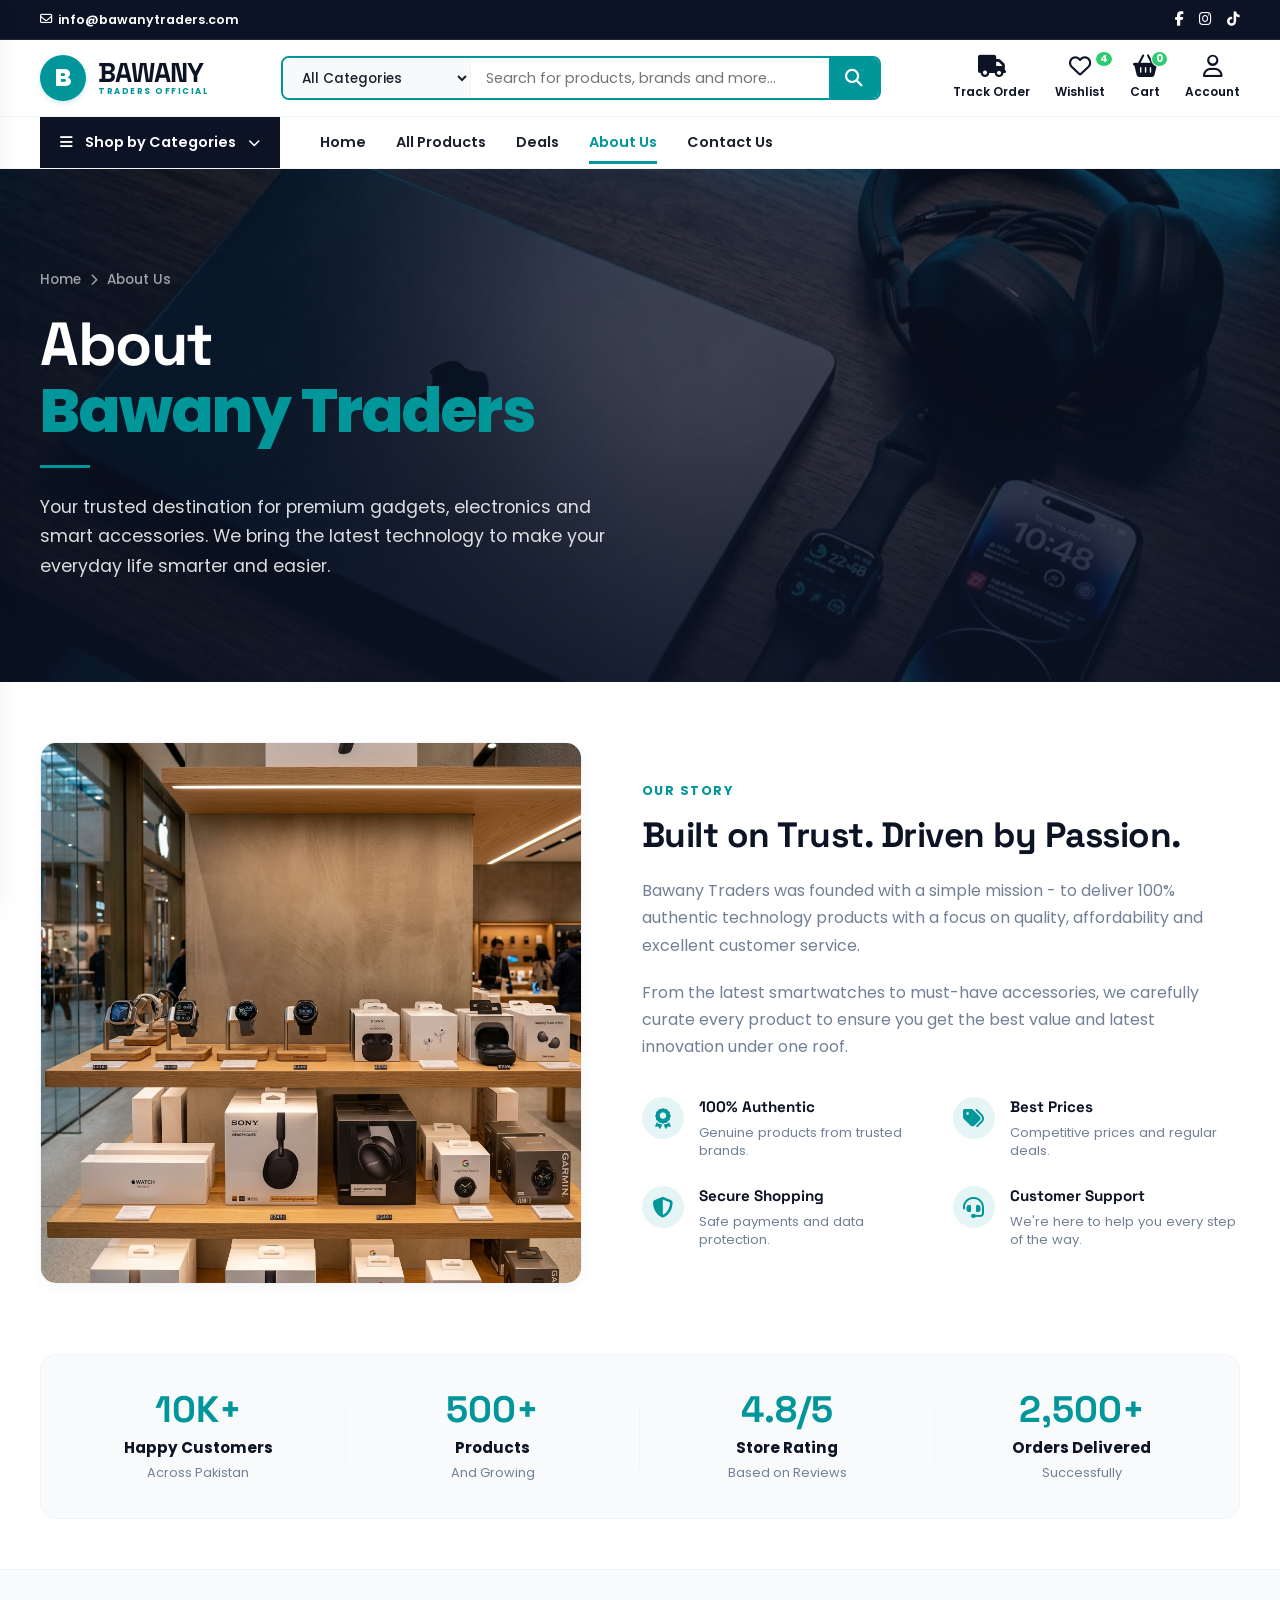
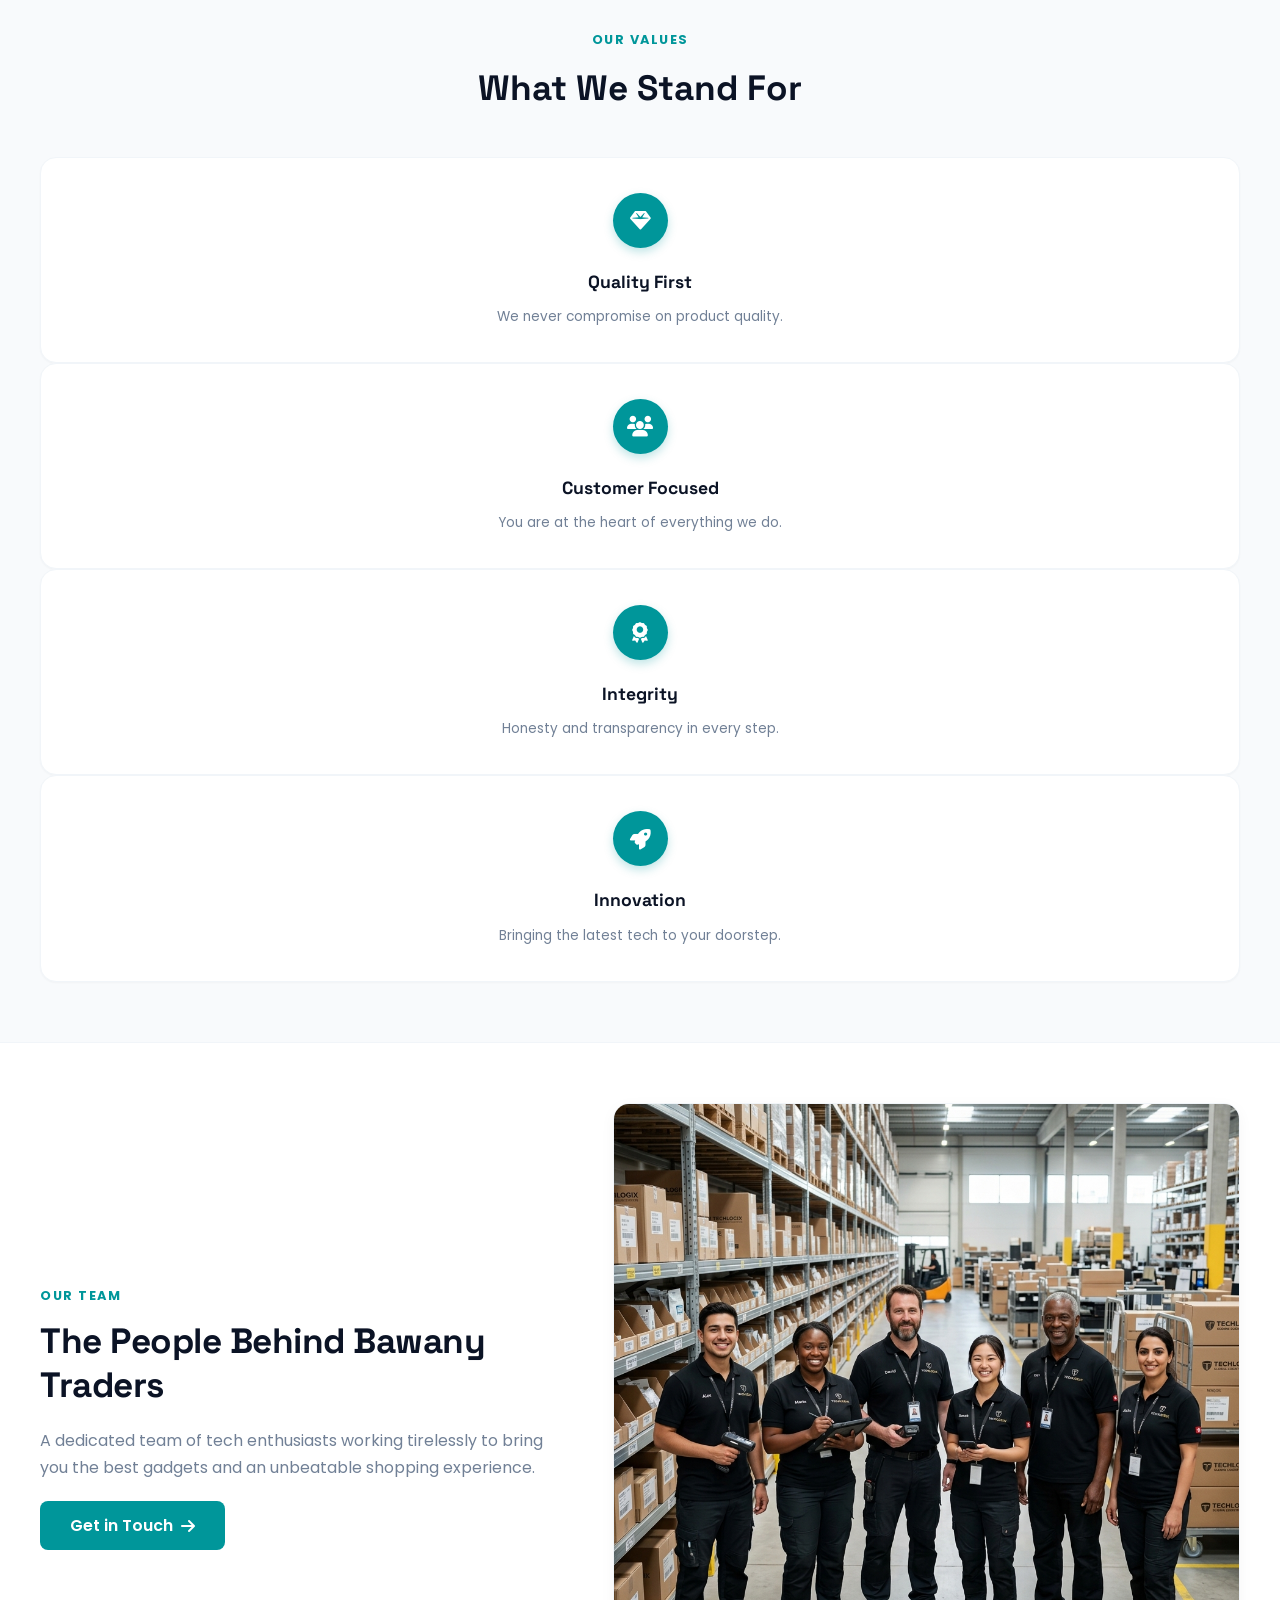
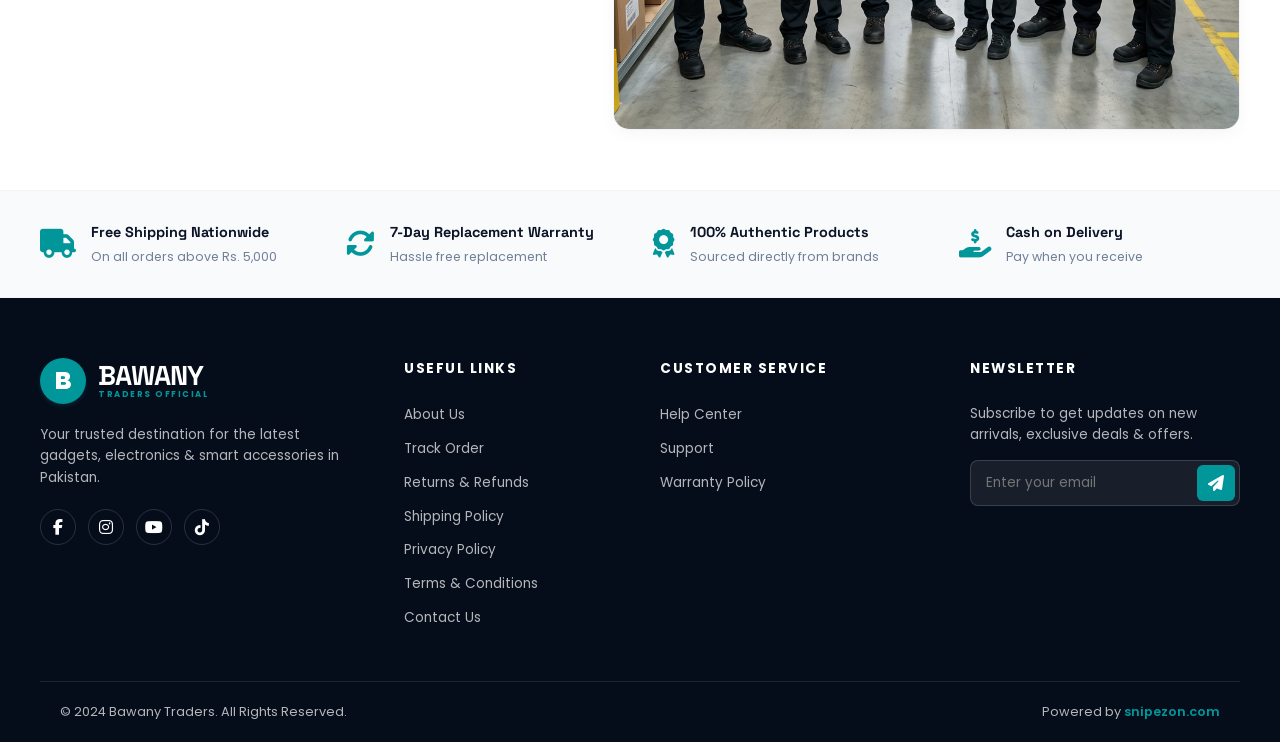
==== commit 8c29559c: "add wishlist pagw" ====
--- a/about.html
+++ b/about.html
@@ -24,7 +24,7 @@
         </div>
         <div class="ticker-center">
           <div class="ticker-wrapper">
-            <div class="ticker-text">JOIN OUR COMMUNITY GROUP TODAY - SEND YOUR NAME, CITY & AREA TO 0321-8273588</div>
+            <div class="ticker-text">JOIN OUR COMMUNITY GROUP TODAY - SEND YOUR NAME, CITY & AREA TO 0314-0270274</div>
           </div>
         </div>
         <div class="ticker-right">
@@ -73,6 +73,11 @@
           <a href="track.html" class="nav-action-item" id="trackOrderAction">
             <i class="fas fa-truck"></i>
             <span>Track Order</span>
+          </a>
+          <a href="wishlist.html" class="nav-action-item" id="wishlistAction">
+            <i class="far fa-heart"></i>
+            <span>Wishlist</span>
+            <span class="badge" id="wishlistBadge">4</span>
           </a>
           <a href="cart.html" class="nav-action-item" id="cartAction">
             <i class="fas fa-shopping-basket"></i>
--- a/styles.css
+++ b/styles.css
@@ -185,6 +185,21 @@
   color: rgba(255, 255, 255, 0.8);
 }
 
+/* Top bar responsive: only show ticker text on mobile */
+@media (max-width: 992px) {
+  .top-bar-ticker .container {
+    grid-template-columns: 1fr;
+    gap: 0;
+  }
+  .ticker-left,
+  .ticker-right {
+    display: none;
+  }
+  .ticker-center {
+    width: 100%;
+  }
+}
+
 /* PKR Dropdown */
 .currency-selector {
   position: relative;
@@ -878,6 +893,41 @@
   z-index: 10;
 }
 
+/* Corner Wishlist Button for Product Cards */
+.wishlist-btn-corner {
+  position: absolute;
+  top: 15px;
+  right: 15px;
+  width: 32px;
+  height: 32px;
+  border-radius: 50%;
+  border: 1px solid var(--border-gray);
+  background-color: var(--white);
+  color: #718096;
+  display: flex;
+  align-items: center;
+  justify-content: center;
+  cursor: pointer;
+  font-size: 0.9rem;
+  transition: all 0.3s ease;
+  z-index: 10;
+  box-shadow: 0 2px 6px rgba(0,0,0,0.05);
+}
+
+.wishlist-btn-corner:hover {
+  background-color: #fef2f2;
+  color: #ef4444;
+  border-color: #fca5a5;
+  transform: scale(1.05);
+}
+
+.wishlist-btn-corner.active {
+  background-color: #fef2f2;
+  color: #ef4444;
+  border-color: #fca5a5;
+}
+
+
 
 /* Product Content */
 .product-img-wrapper {
@@ -4645,14 +4695,39 @@
 
 /* Responsive Rules for Privacy Policy */
 @media (max-width: 992px) {
+  .privacy-hero-section {
+    position: relative;
+    overflow: hidden;
+    padding: 50px 0 !important;
+  }
   .privacy-hero-grid {
     grid-template-columns: 1fr;
     text-align: center;
-    gap: 25px;
+    gap: 0;
+    position: relative;
+  }
+  .privacy-hero-content {
+    position: relative;
+    z-index: 2;
   }
   .privacy-hero-visual {
-    order: -1;
+    position: absolute;
+    top: 0;
+    left: 0;
+    width: 100%;
+    height: 100%;
+    z-index: 1;
+    display: flex;
     justify-content: center;
+    align-items: center;
+    opacity: 0.3;
+    pointer-events: none;
+  }
+  .privacy-ill-img {
+    width: 100%;
+    height: 100%;
+    max-height: none;
+    object-fit: cover;
   }
   .privacy-title {
     font-size: 2.2rem;
@@ -4668,3 +4743,509 @@
   }
 }
 
+
+/* ==========================================
+   15. Wishlist Page Styles
+   ========================================== */
+
+/* Page Header */
+.wishlist-header {
+  display: flex;
+  justify-content: space-between;
+  align-items: flex-start;
+  flex-wrap: wrap;
+  gap: 15px;
+  margin-bottom: 30px;
+}
+
+.wishlist-header-left h1 {
+  font-size: 2rem;
+  font-weight: 800;
+  color: #0b1325;
+  display: inline-flex;
+  align-items: center;
+  gap: 12px;
+  font-family: 'Space Grotesk', 'Poppins', sans-serif;
+}
+
+.wishlist-count-badge {
+  background-color: #00969A;
+  color: var(--white);
+  font-size: 0.78rem;
+  font-weight: 700;
+  padding: 4px 12px;
+  border-radius: 20px;
+  vertical-align: middle;
+}
+
+.wishlist-subtitle {
+  font-size: 0.95rem;
+  color: #718096;
+  margin-top: 5px;
+}
+
+.wishlist-header-right {
+  display: flex;
+  gap: 12px;
+  align-items: center;
+}
+
+.btn-share-wishlist {
+  display: inline-flex;
+  align-items: center;
+  gap: 8px;
+  padding: 10px 20px;
+  border: 2px solid #cbd5e1;
+  border-radius: 8px;
+  background-color: var(--white);
+  color: #1a202c;
+  font-weight: 600;
+  font-size: 0.9rem;
+  cursor: pointer;
+  text-decoration: none;
+  transition: all 0.3s;
+}
+
+.btn-share-wishlist:hover {
+  border-color: #00969A;
+  color: #00969A;
+}
+
+.btn-move-all {
+  display: inline-flex;
+  align-items: center;
+  gap: 8px;
+  padding: 10px 20px;
+  border: none;
+  border-radius: 8px;
+  background-color: #00969A;
+  color: var(--white);
+  font-weight: 700;
+  font-size: 0.9rem;
+  cursor: pointer;
+  text-decoration: none;
+  transition: all 0.3s;
+}
+
+.btn-move-all:hover {
+  background-color: #007D80;
+}
+
+/* Wishlist Grid */
+.wishlist-grid {
+  display: grid;
+  grid-template-columns: repeat(4, 1fr);
+  gap: 25px;
+  margin-bottom: 40px;
+}
+
+.wishlist-card {
+  background-color: var(--white);
+  border: 1px solid #e2e8f0;
+  border-radius: 12px;
+  padding: 20px;
+  position: relative;
+  transition: all 0.3s;
+  box-shadow: 0 4px 15px rgba(0, 0, 0, 0.02);
+}
+
+.wishlist-card:hover {
+  border-color: #00969A;
+  box-shadow: 0 8px 25px rgba(0, 150, 154, 0.08);
+  transform: translateY(-2px);
+}
+
+.wishlist-remove-btn {
+  position: absolute;
+  top: 12px;
+  right: 12px;
+  width: 30px;
+  height: 30px;
+  border-radius: 50%;
+  border: 1px solid #e2e8f0;
+  background-color: var(--white);
+  color: #718096;
+  display: flex;
+  align-items: center;
+  justify-content: center;
+  cursor: pointer;
+  font-size: 0.85rem;
+  transition: all 0.3s;
+  z-index: 2;
+}
+
+.wishlist-remove-btn:hover {
+  background-color: #fee2e2;
+  color: #ef4444;
+  border-color: #ef4444;
+}
+
+.wishlist-card-img {
+  width: calc(100% + 40px);
+  height: 240px;
+  margin: -20px -20px 15px -20px;
+  border-radius: 12px 12px 0 0;
+  overflow: hidden;
+  background-color: #f8fafc;
+  display: flex;
+  align-items: center;
+  justify-content: center;
+}
+
+.wishlist-card-img img {
+  width: 100%;
+  height: 100%;
+  object-fit: cover;
+  transition: transform 0.3s;
+}
+
+.wishlist-card:hover .wishlist-card-img img {
+  transform: scale(1.05);
+}
+
+.wishlist-card h4 {
+  font-size: 0.92rem;
+  font-weight: 600;
+  color: #1a202c;
+  line-height: 1.4;
+  margin-bottom: 8px;
+  min-height: 42px;
+}
+
+.wishlist-rating-row {
+  display: flex;
+  align-items: center;
+  gap: 6px;
+  margin-bottom: 10px;
+}
+
+.wishlist-stars {
+  display: flex;
+  gap: 2px;
+}
+
+.wishlist-stars i {
+  font-size: 0.75rem;
+  color: #f59e0b;
+}
+
+.wishlist-review-count {
+  font-size: 0.8rem;
+  color: #94a3b8;
+}
+
+.wishlist-price-row {
+  display: flex;
+  align-items: center;
+  gap: 10px;
+  margin-bottom: 8px;
+  flex-wrap: wrap;
+}
+
+.wishlist-current-price {
+  font-size: 1.15rem;
+  font-weight: 800;
+  color: #00969A;
+}
+
+.wishlist-original-price {
+  font-size: 0.85rem;
+  color: #94a3b8;
+  text-decoration: line-through;
+}
+
+.wishlist-discount-badge {
+  font-size: 0.72rem;
+  font-weight: 700;
+  color: #ef4444;
+  background-color: #fef2f2;
+  padding: 2px 8px;
+  border-radius: 4px;
+}
+
+.wishlist-stock {
+  font-size: 0.82rem;
+  color: #22c55e;
+  font-weight: 600;
+  margin-bottom: 15px;
+  display: flex;
+  align-items: center;
+  gap: 5px;
+}
+
+.wishlist-stock i {
+  font-size: 0.5rem;
+}
+
+.wishlist-card-actions {
+  display: flex;
+  align-items: center;
+  gap: 10px;
+}
+
+.btn-add-to-cart-outline {
+  flex: 1;
+  display: inline-flex;
+  align-items: center;
+  justify-content: center;
+  gap: 8px;
+  padding: 10px 0;
+  border: 2px solid #e2e8f0;
+  border-radius: 8px;
+  background-color: var(--white);
+  color: #1a202c;
+  font-weight: 600;
+  font-size: 0.85rem;
+  cursor: pointer;
+  transition: all 0.3s;
+}
+
+.btn-add-to-cart-outline:hover {
+  border-color: #00969A;
+  color: #00969A;
+  background-color: #f0fdfa;
+}
+
+.wishlist-heart-btn {
+  width: 40px;
+  height: 40px;
+  border-radius: 8px;
+  border: none;
+  background-color: #fef2f2;
+  color: #ef4444;
+  display: flex;
+  align-items: center;
+  justify-content: center;
+  cursor: pointer;
+  font-size: 1.1rem;
+  transition: all 0.3s;
+  flex-shrink: 0;
+}
+
+.wishlist-heart-btn:hover {
+  background-color: #fee2e2;
+  transform: scale(1.1);
+}
+
+/* Explore Banner */
+.wishlist-explore-banner {
+  display: flex;
+  align-items: center;
+  gap: 20px;
+  background-color: #f0fdfa;
+  border: 1px solid #ccfbf1;
+  border-radius: 12px;
+  padding: 25px 30px;
+  margin-bottom: 40px;
+}
+
+.explore-heart-icon {
+  width: 55px;
+  height: 55px;
+  border-radius: 50%;
+  background-color: #e6f4f4;
+  color: #00969A;
+  display: flex;
+  align-items: center;
+  justify-content: center;
+  font-size: 1.5rem;
+  flex-shrink: 0;
+}
+
+.explore-text {
+  flex: 1;
+}
+
+.explore-text h3 {
+  font-size: 1.2rem;
+  font-weight: 700;
+  color: #0b1325;
+  margin-bottom: 4px;
+}
+
+.explore-text p {
+  font-size: 0.9rem;
+  color: #718096;
+}
+
+.btn-continue-shopping {
+  display: inline-flex;
+  align-items: center;
+  gap: 8px;
+  padding: 12px 24px;
+  background-color: #00969A;
+  color: var(--white);
+  border: none;
+  border-radius: 8px;
+  font-weight: 700;
+  font-size: 0.9rem;
+  cursor: pointer;
+  text-decoration: none;
+  transition: all 0.3s;
+  flex-shrink: 0;
+}
+
+.btn-continue-shopping:hover {
+  background-color: #007D80;
+}
+
+/* Recently Viewed Section */
+.recently-viewed-section {
+  margin-bottom: 50px;
+}
+
+.recently-viewed-header {
+  display: flex;
+  justify-content: space-between;
+  align-items: center;
+  margin-bottom: 20px;
+}
+
+.recently-viewed-header h2 {
+  font-size: 1.5rem;
+  font-weight: 800;
+  color: #0b1325;
+}
+
+.recently-viewed-header a {
+  font-size: 0.9rem;
+  font-weight: 600;
+  color: #00969A;
+  text-decoration: none;
+  transition: color 0.3s;
+}
+
+.recently-viewed-header a:hover {
+  color: #007D80;
+}
+
+.recently-viewed-grid {
+  display: grid;
+  grid-template-columns: repeat(5, 1fr);
+  gap: 20px;
+}
+
+.recently-viewed-card {
+  background-color: var(--white);
+  border: 1px solid #e2e8f0;
+  border-radius: 10px;
+  padding: 15px;
+  text-align: center;
+  transition: all 0.3s;
+}
+
+.recently-viewed-card:hover {
+  border-color: #00969A;
+  box-shadow: 0 5px 15px rgba(0, 150, 154, 0.06);
+}
+
+.rv-card-img {
+  width: calc(100% + 30px);
+  height: 160px;
+  margin: -15px -15px 10px -15px;
+  border-radius: 10px 10px 0 0;
+  overflow: hidden;
+  background-color: #f8fafc;
+  display: flex;
+  align-items: center;
+  justify-content: center;
+}
+
+.rv-card-img img {
+  width: 100%;
+  height: 100%;
+  object-fit: cover;
+}
+
+.recently-viewed-card h5 {
+  font-size: 0.82rem;
+  font-weight: 600;
+  color: #1a202c;
+  line-height: 1.3;
+  margin-bottom: 6px;
+  min-height: 36px;
+}
+
+.rv-rating {
+  display: flex;
+  align-items: center;
+  justify-content: center;
+  gap: 4px;
+  margin-bottom: 6px;
+}
+
+.rv-rating i {
+  font-size: 0.68rem;
+  color: #f59e0b;
+}
+
+.rv-rating span {
+  font-size: 0.72rem;
+  color: #94a3b8;
+}
+
+.rv-price {
+  font-size: 1rem;
+  font-weight: 800;
+  color: #00969A;
+  margin-bottom: 10px;
+}
+
+.btn-rv-add-to-cart {
+  display: inline-flex;
+  align-items: center;
+  justify-content: center;
+  gap: 6px;
+  width: 100%;
+  padding: 8px 0;
+  background-color: #00969A;
+  color: var(--white);
+  border: none;
+  border-radius: 6px;
+  font-weight: 600;
+  font-size: 0.8rem;
+  cursor: pointer;
+  transition: all 0.3s;
+}
+
+.btn-rv-add-to-cart:hover {
+  background-color: #007D80;
+}
+
+/* Responsive Wishlist */
+@media (max-width: 992px) {
+  .wishlist-header {
+    flex-direction: column;
+    align-items: flex-start;
+  }
+  .wishlist-grid {
+    grid-template-columns: repeat(2, 1fr);
+    gap: 15px;
+  }
+  .recently-viewed-grid {
+    grid-template-columns: repeat(3, 1fr);
+  }
+  .wishlist-explore-banner {
+    flex-direction: column;
+    text-align: center;
+  }
+}
+
+@media (max-width: 576px) {
+  .wishlist-grid {
+    grid-template-columns: 1fr;
+  }
+  .recently-viewed-grid {
+    grid-template-columns: repeat(2, 1fr);
+  }
+  .wishlist-header-right {
+    width: 100%;
+    flex-direction: column;
+  }
+  .btn-share-wishlist,
+  .btn-move-all {
+    width: 100%;
+    justify-content: center;
+  }
+}
+
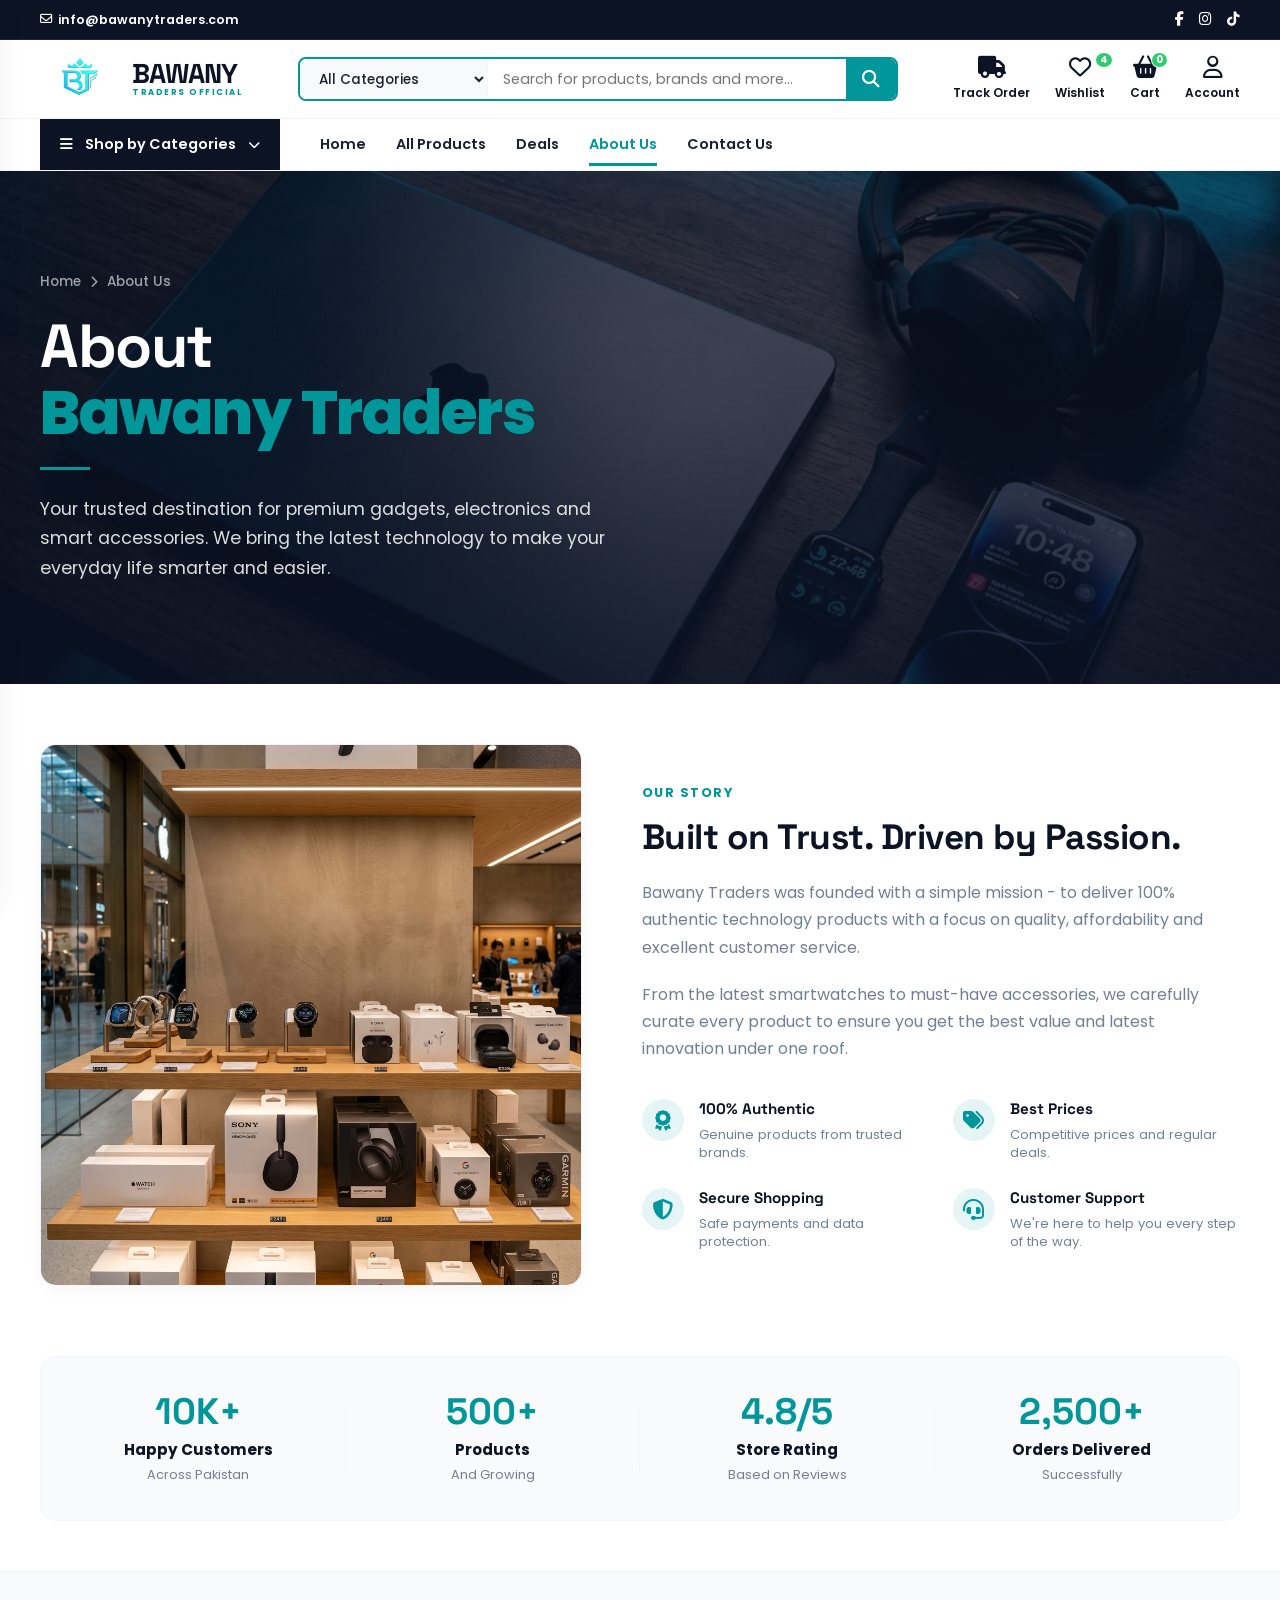
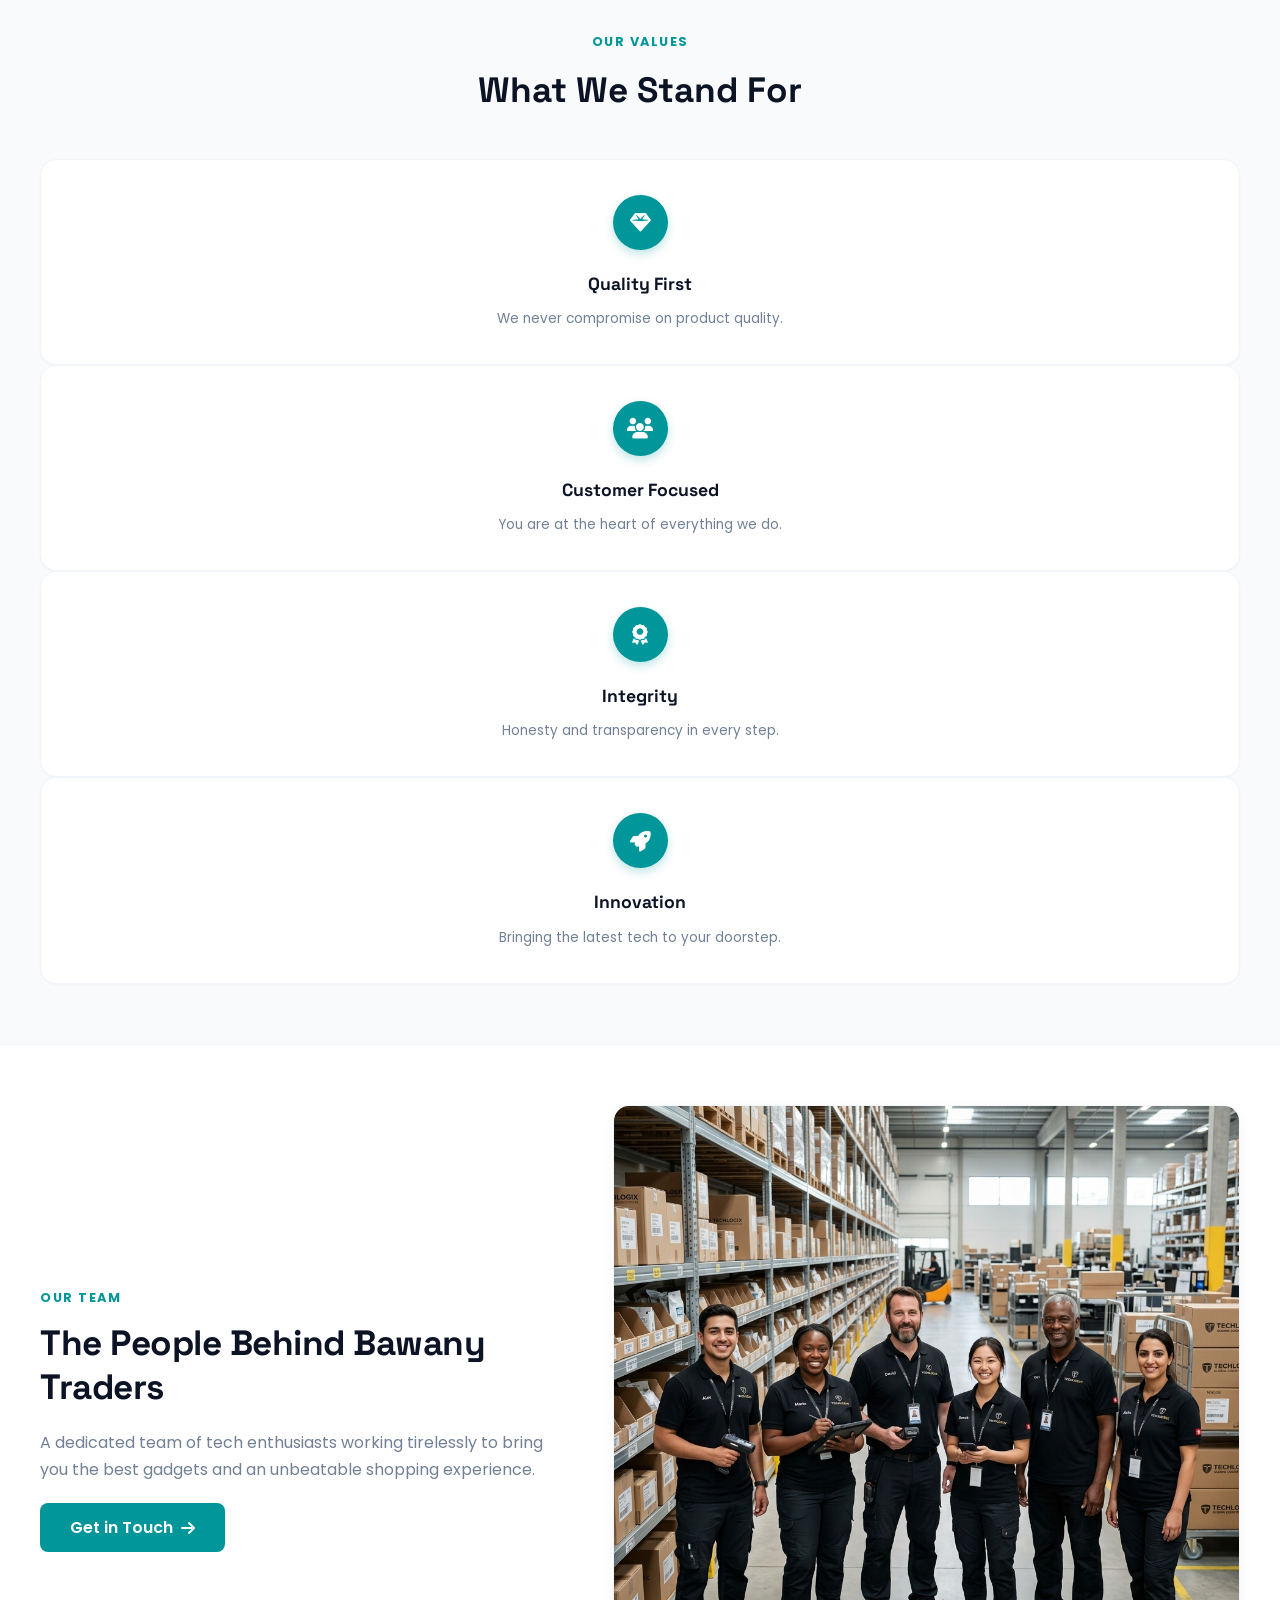
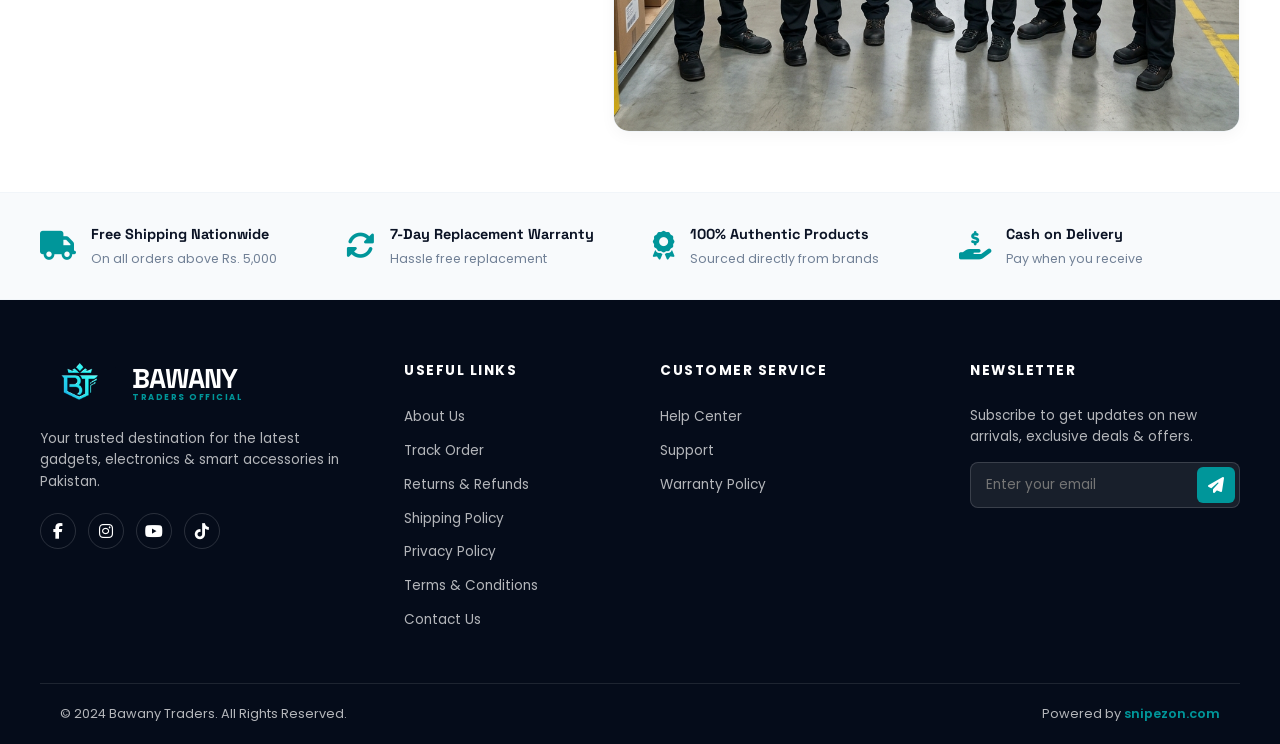
==== commit 7c4679bc: "added logo" ====
--- a/about.html
+++ b/about.html
@@ -45,7 +45,7 @@
 
         <!-- Brand Logo -->
         <a href="index.html" class="logo" id="brandLogo">
-          <div class="logo-icon">B</div>
+          <img src="images/logo.png" alt="Bawany Traders" class="logo-img">
           <div class="logo-text-wrapper">
             <span class="logo-title">BAWANY</span>
             <span class="logo-subtitle">TRADERS OFFICIAL</span>
@@ -131,7 +131,7 @@
   <div class="mobile-nav-drawer" id="mobileDrawer">
     <div class="drawer-header">
       <a href="index.html" class="logo">
-        <div class="logo-icon">B</div>
+        <img src="images/logo.png" alt="Bawany Traders" class="logo-img">
         <div class="logo-text-wrapper">
           <span class="logo-title">BAWANY</span>
           <span class="logo-subtitle">TRADERS OFFICIAL</span>
@@ -374,7 +374,7 @@
         <!-- Column 1: Brand details -->
         <div class="footer-column footer-brand">
           <a href="index.html" class="logo">
-            <div class="logo-icon">B</div>
+            <img src="images/logo.png" alt="Bawany Traders" class="logo-img">
             <div class="logo-text-wrapper">
               <span class="logo-title" style="color: var(--white);">BAWANY</span>
               <span class="logo-subtitle">TRADERS OFFICIAL</span>
--- a/styles.css
+++ b/styles.css
@@ -252,6 +252,18 @@
   box-shadow: 0 2px 5px rgba(0, 150, 154, 0.2);
 }
 
+.logo-img {
+  height: 48px;
+  width: auto;
+  object-fit: contain;
+  flex-shrink: 0;
+  transition: transform var(--transition-speed) ease;
+}
+
+.logo:hover .logo-img {
+  transform: scale(1.05);
+}
+
 .logo-text-wrapper {
   display: flex;
   flex-direction: column;
@@ -4882,7 +4894,7 @@
 
 .wishlist-card-img {
   width: calc(100% + 40px);
-  height: 240px;
+  height: 190px;
   margin: -20px -20px 15px -20px;
   border-radius: 12px 12px 0 0;
   overflow: hidden;
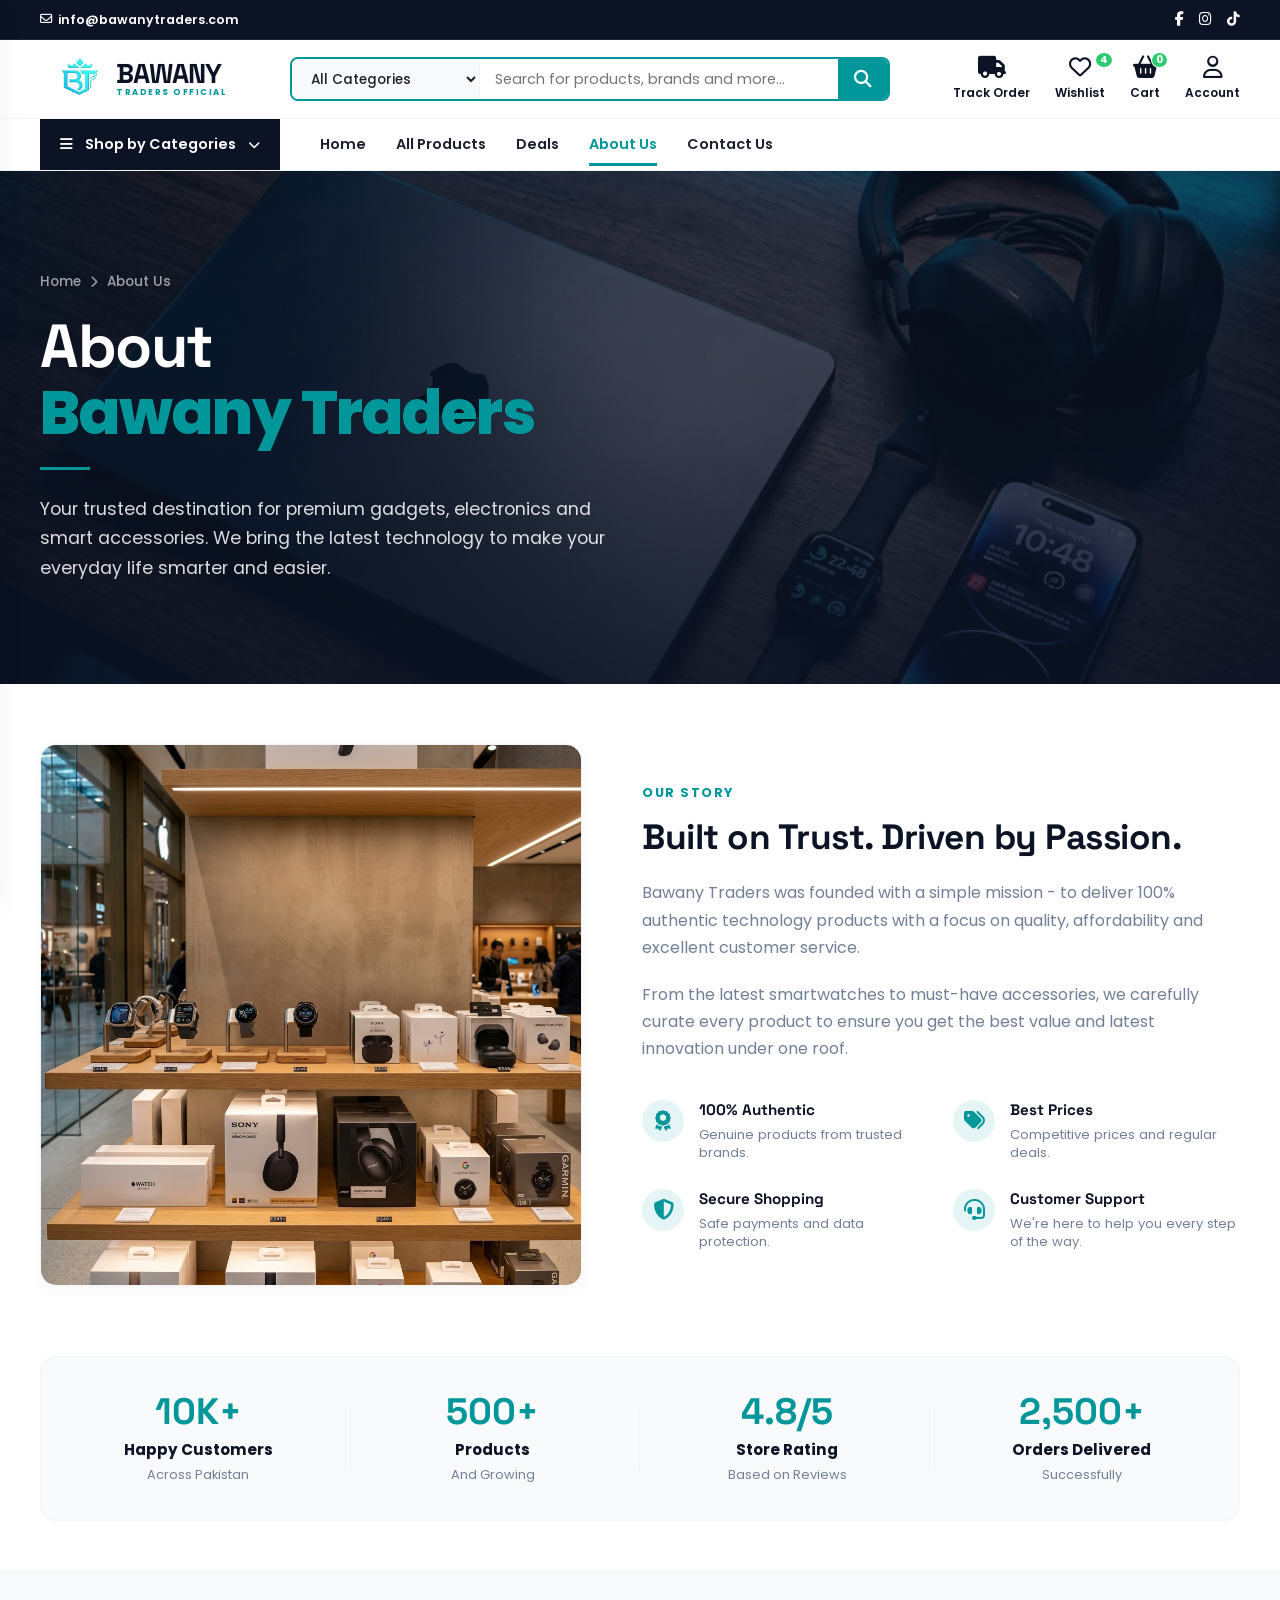
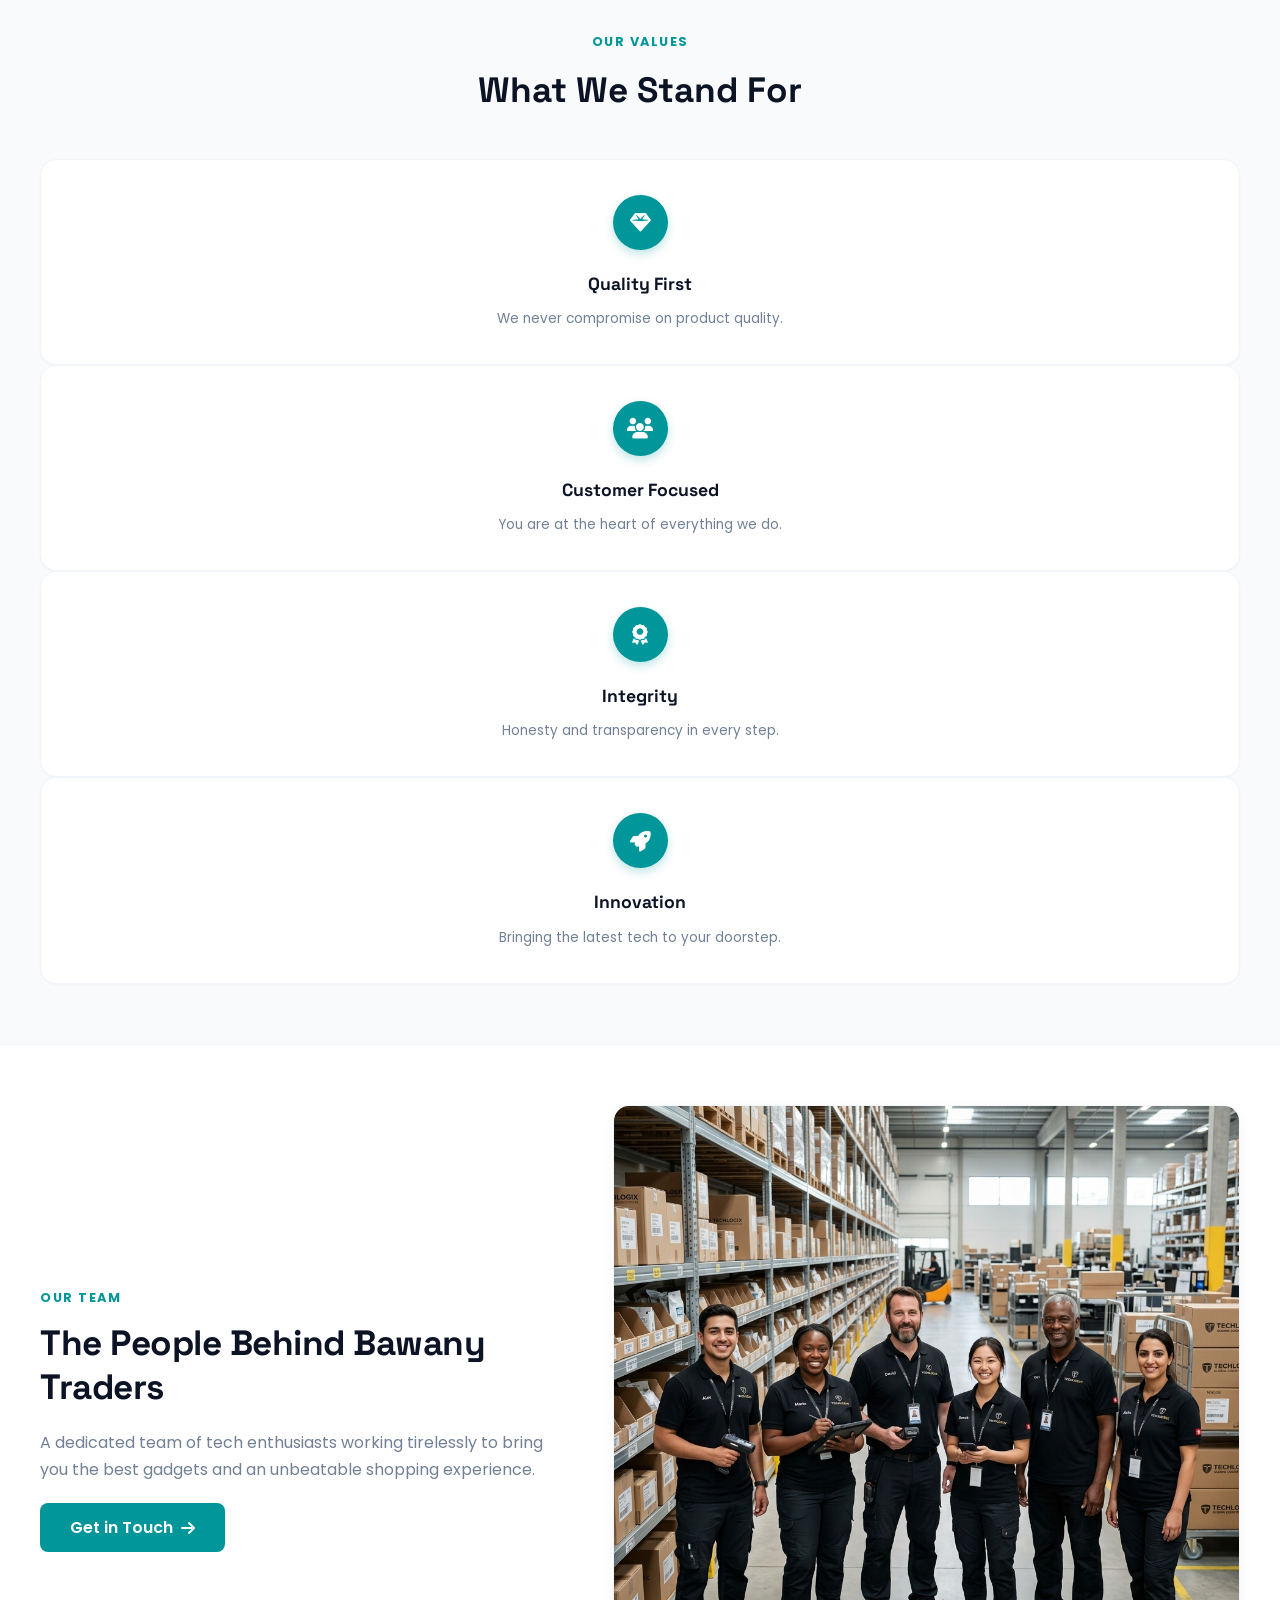
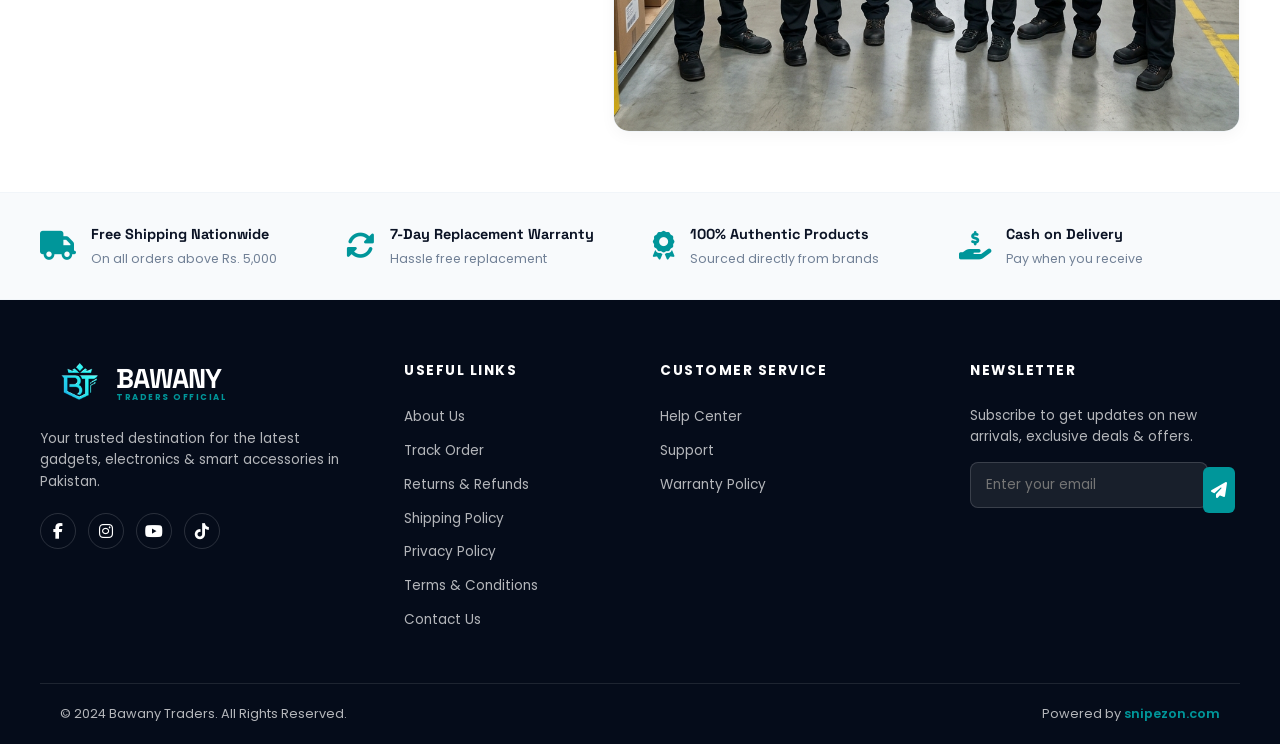
==== commit ff15844d: "add animation" ====
--- a/about.html
+++ b/about.html
@@ -181,12 +181,12 @@
       <div class="about-content-grid">
         
         <!-- Showcase Image -->
-        <div class="about-img-container">
+        <div class="about-img-container reveal-on-scroll reveal-left">
           <img src="images/about-showcase.png" alt="Bawany Traders Flagship Store Showcase">
         </div>
 
         <!-- Story Text -->
-        <div class="about-text">
+        <div class="about-text reveal-on-scroll reveal-right">
           <span class="section-badge">OUR STORY</span>
           <h2 class="about-section-heading">Built on Trust. Driven by Passion.</h2>
           <p class="about-text-p">Bawany Traders was founded with a simple mission - to deliver 100% authentic technology products with a focus on quality, affordability and excellent customer service.</p>
--- a/styles.css
+++ b/styles.css
@@ -233,7 +233,7 @@
 .logo {
   display: flex;
   align-items: center;
-  gap: 12px;
+  gap: 2px;
   color: var(--dark-navy);
 }
 
@@ -256,6 +256,7 @@
   height: 48px;
   width: auto;
   object-fit: contain;
+  margin-right: -6px;
   flex-shrink: 0;
   transition: transform var(--transition-speed) ease;
 }
@@ -1384,12 +1385,7 @@
    10. Responsive Media Queries
    ========================================== */
 
-/* Laptop Viewports */
-@media (max-width: 1200px) {
-  .products-grid {
-    grid-template-columns: repeat(3, 1fr);
-  }
-}
+
 
 /* Tablet Viewports */
 @media (max-width: 992px) {
@@ -5261,3 +5257,155 @@
   }
 }
 
+/* ==========================================
+   12. Advanced Animation System & Effects
+   ========================================== */
+
+/* Scroll Reveal Base Classes */
+.reveal-on-scroll {
+  opacity: 0;
+  transform: translateY(30px) scale(0.98);
+  transition: opacity 0.8s cubic-bezier(0.16, 1, 0.3, 1), 
+              transform 0.8s cubic-bezier(0.16, 1, 0.3, 1);
+  will-change: transform, opacity;
+}
+
+.reveal-on-scroll.reveal-left {
+  transform: translateX(-40px);
+}
+
+.reveal-on-scroll.reveal-right {
+  transform: translateX(40px);
+}
+
+.reveal-on-scroll.reveal-scale {
+  transform: scale(0.93) translateY(20px);
+}
+
+.reveal-on-scroll.reveal-visible {
+  opacity: 1;
+  transform: translate(0) scale(1);
+}
+
+/* Floating Hover Animation for Product Cards */
+.product-card {
+  position: relative;
+  overflow: hidden;
+  transition: transform 0.5s cubic-bezier(0.16, 1, 0.3, 1), 
+              box-shadow 0.5s cubic-bezier(0.16, 1, 0.3, 1), 
+              border-color 0.5s cubic-bezier(0.16, 1, 0.3, 1) !important;
+}
+
+.product-card:hover {
+  transform: translateY(-8px) scale(1.01) !important;
+  box-shadow: 0 20px 35px rgba(11, 19, 37, 0.08), 0 4px 15px rgba(0, 150, 154, 0.04) !important;
+  border-color: var(--primary-teal) !important;
+}
+
+/* Premium Diagonal Shimmer Shine on Hover */
+.product-card::after {
+  content: '';
+  position: absolute;
+  top: -50%;
+  left: -60%;
+  width: 30%;
+  height: 200%;
+  background: linear-gradient(
+    to right,
+    rgba(255, 255, 255, 0) 0%,
+    rgba(255, 255, 255, 0.25) 30%,
+    rgba(255, 255, 255, 0.55) 50%,
+    rgba(255, 255, 255, 0.25) 70%,
+    rgba(255, 255, 255, 0) 100%
+  );
+  transform: rotate(30deg);
+  opacity: 0;
+  pointer-events: none;
+  transition: opacity 0.3s ease;
+  z-index: 5;
+}
+
+.product-card:hover::after {
+  opacity: 1;
+  animation: shineSweep 1.4s cubic-bezier(0.2, 0.8, 0.2, 1) forwards;
+}
+
+@keyframes shineSweep {
+  0% { left: -60%; }
+  100% { left: 140%; }
+}
+
+/* Premium CTA Button Shine Effect */
+.btn-teal, .add-to-cart-btn, .notify-btn, .newsletter-btn, .category-btn {
+  position: relative;
+  overflow: hidden;
+  z-index: 1;
+}
+
+.btn-teal::before, .add-to-cart-btn::before, .notify-btn::before, .category-btn::before {
+  content: '';
+  position: absolute;
+  top: 0;
+  left: 0;
+  width: 100%;
+  height: 100%;
+  background: linear-gradient(
+    120deg,
+    transparent,
+    rgba(255, 255, 255, 0.25),
+    transparent
+  );
+  transform: translateX(-100%);
+  transition: transform 0.6s ease;
+  z-index: -1;
+}
+
+.btn-teal:hover::before, .add-to-cart-btn:hover::before, .notify-btn:hover::before, .category-btn:hover::before {
+  transform: translateX(100%);
+}
+
+/* Particles Burst Effect styles */
+.cart-particle {
+  position: fixed;
+  border-radius: 50%;
+  pointer-events: none;
+  z-index: 9999;
+  opacity: 1;
+}
+
+@keyframes particleExplode {
+  0% {
+    transform: translate(-50%, -50%) scale(1);
+    opacity: 1;
+  }
+  100% {
+    transform: translate(calc(-50% + var(--tx)), calc(-50% + var(--ty))) scale(0);
+    opacity: 0;
+  }
+}
+
+/* Brand Logo Hover Rotate */
+.logo {
+  text-decoration: none;
+}
+
+.logo-img {
+  transition: transform 0.8s cubic-bezier(0.16, 1, 0.3, 1) !important;
+}
+
+.logo:hover .logo-img {
+  transform: rotate(360deg) scale(1.05);
+}
+
+/* Animated Cart Badge Pulse */
+@keyframes badgePulse {
+  0% { transform: scale(1); }
+  50% { transform: scale(1.3); }
+  100% { transform: scale(1); }
+}
+
+.cart-badge-bump {
+  animation: badgePulse 0.4s cubic-bezier(0.175, 0.885, 0.32, 1.275);
+}
+
+
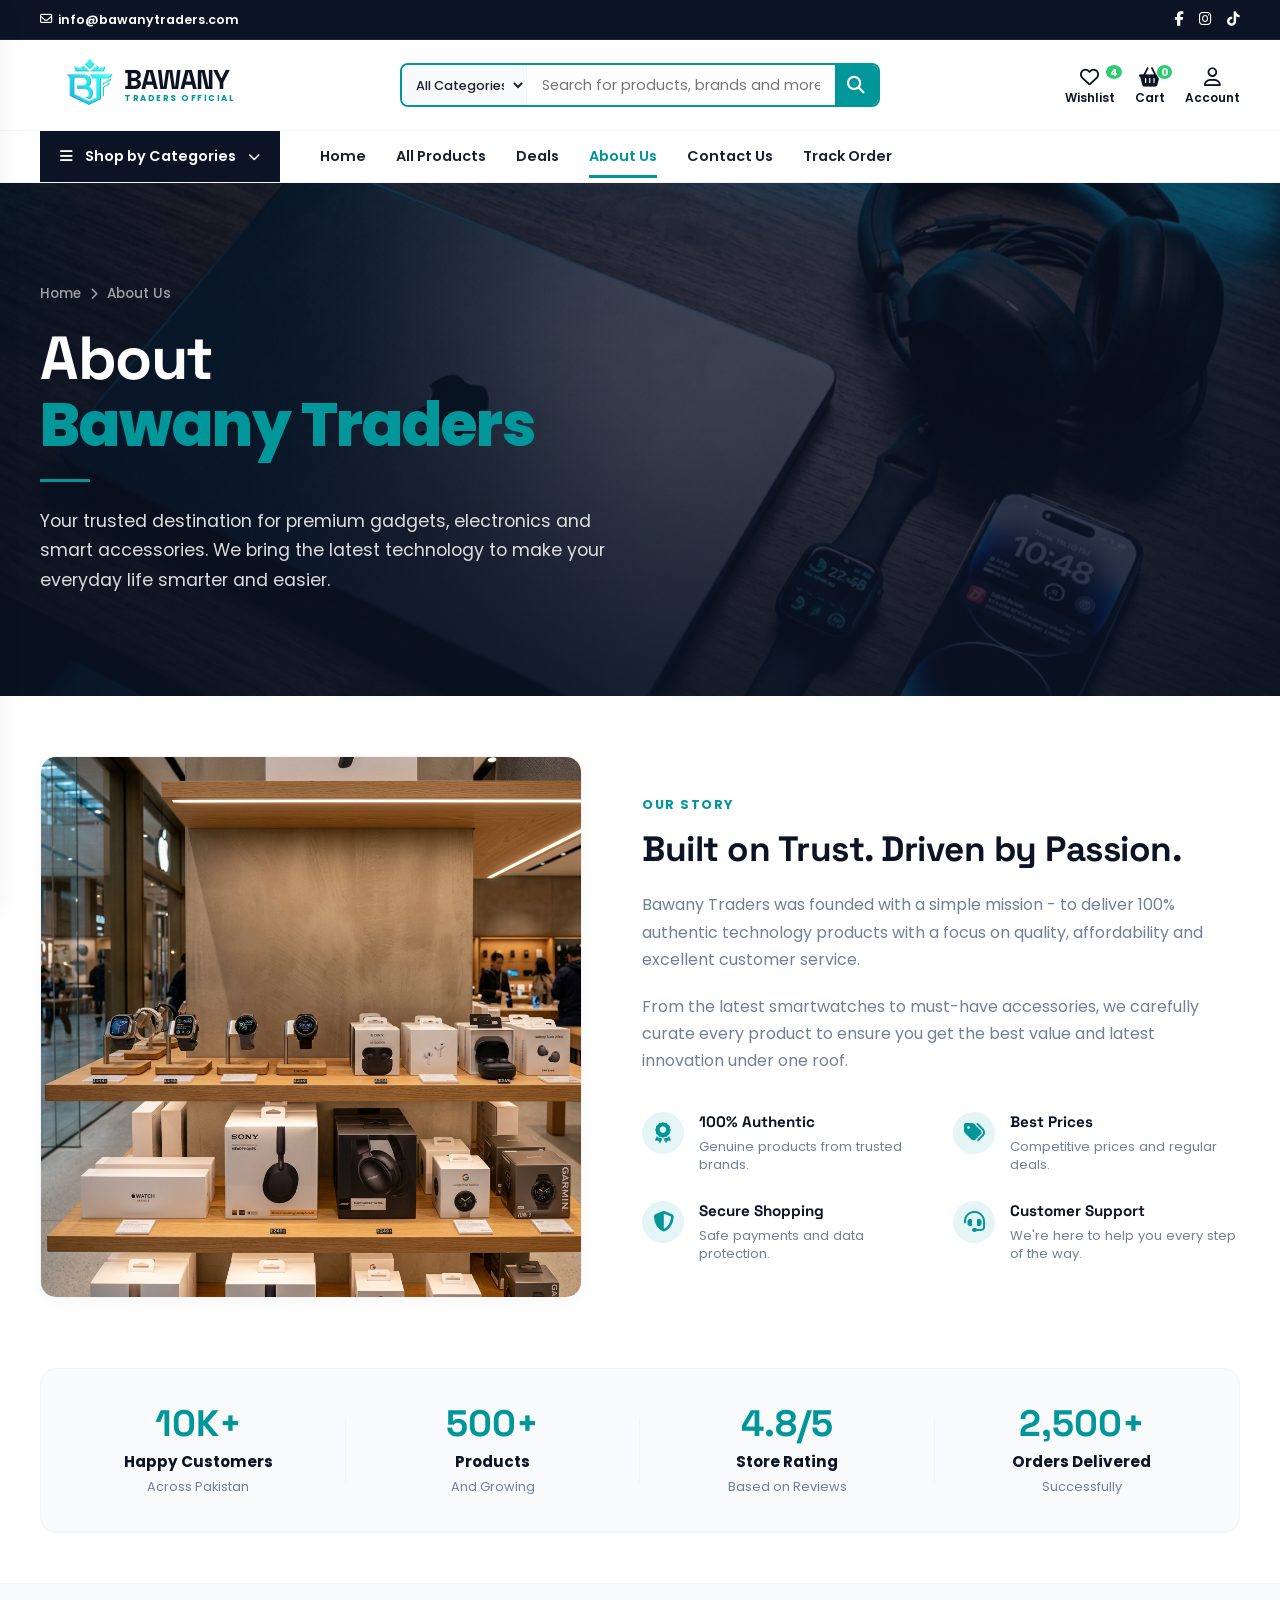
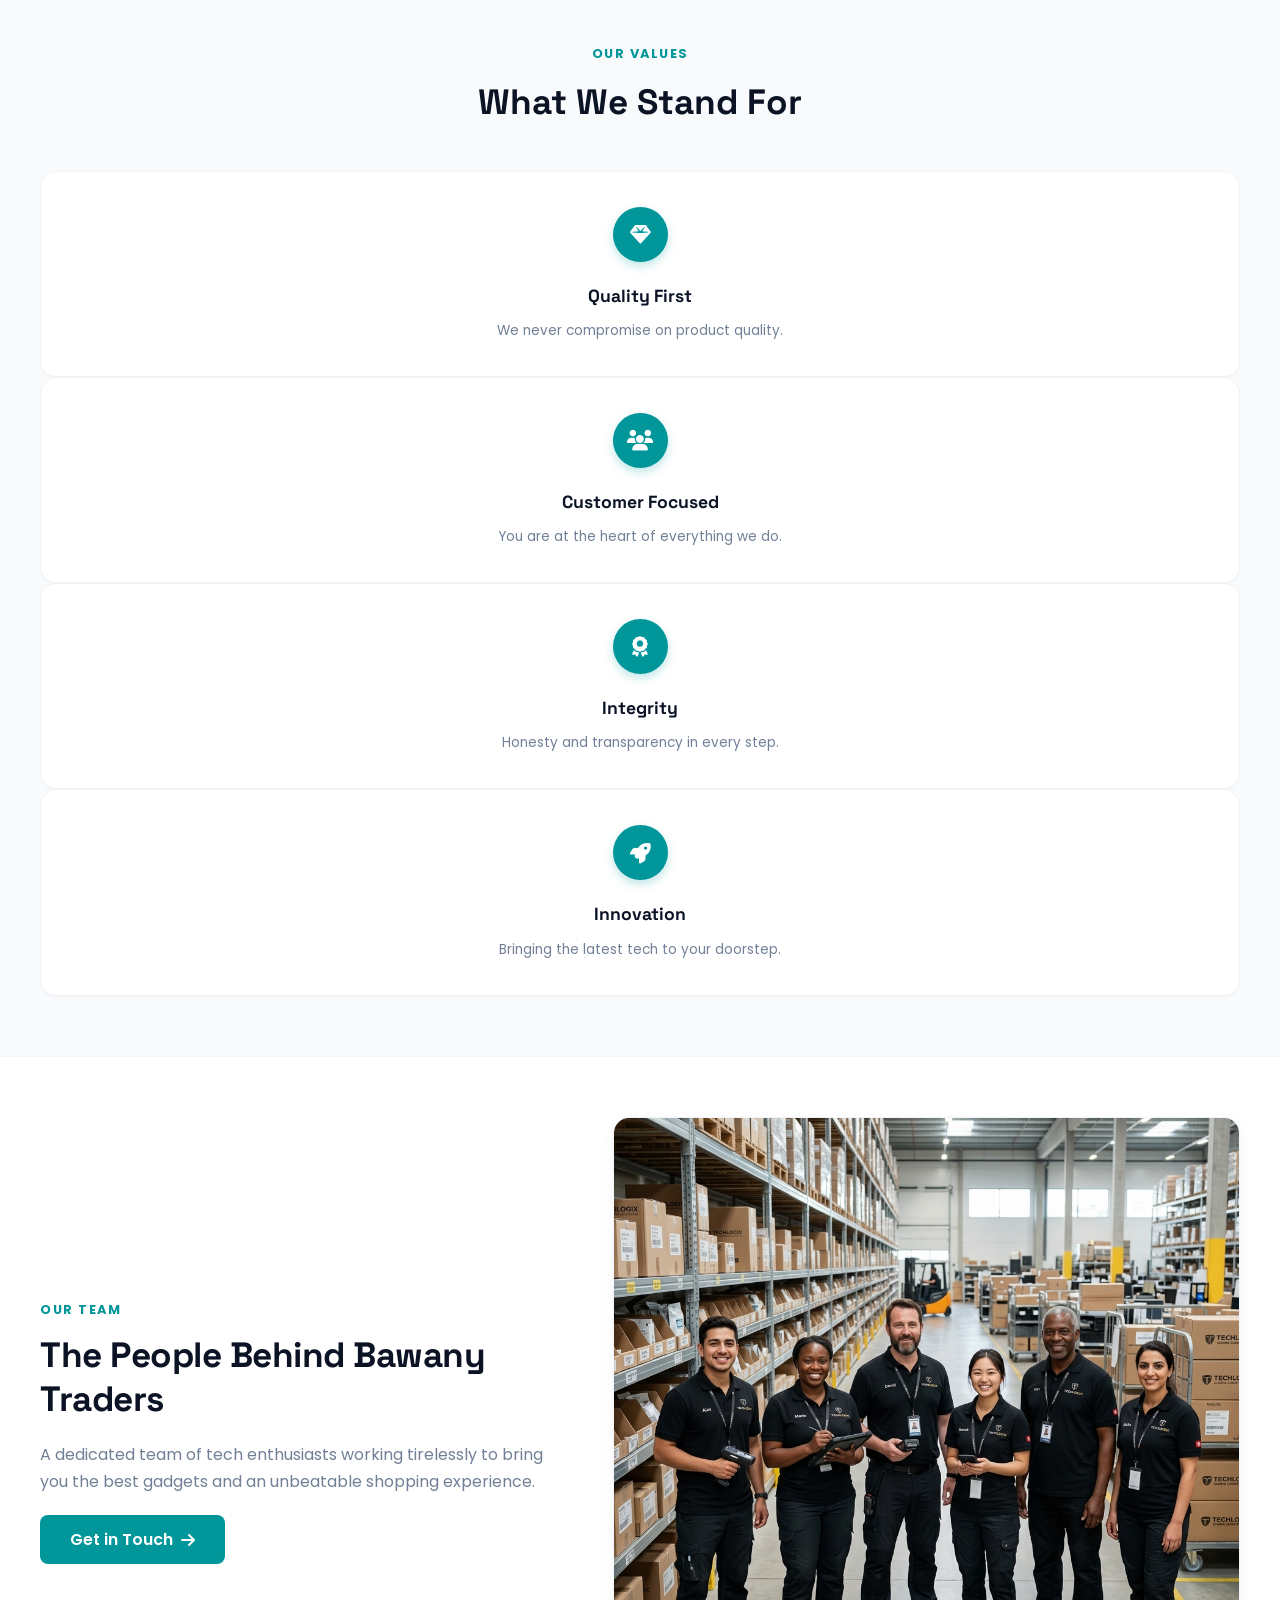
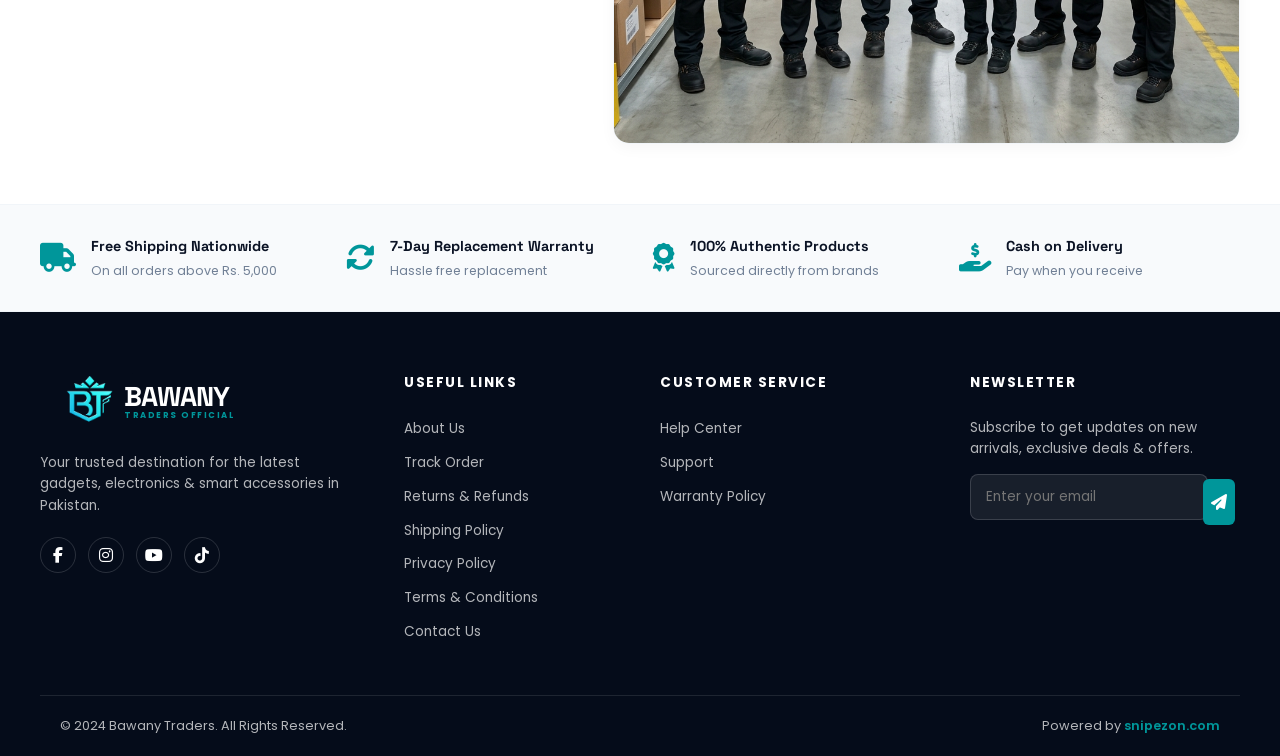
==== commit 240ee3de: "updated icons and search bar ui" ====
--- a/about.html
+++ b/about.html
@@ -70,10 +70,7 @@
 
         <!-- Action Items (Wishlist, Cart, Account) -->
         <div class="nav-actions">
-          <a href="track.html" class="nav-action-item" id="trackOrderAction">
-            <i class="fas fa-truck"></i>
-            <span>Track Order</span>
-          </a>
+
           <a href="wishlist.html" class="nav-action-item" id="wishlistAction">
             <i class="far fa-heart"></i>
             <span>Wishlist</span>
@@ -121,6 +118,7 @@
           <a href="deals.html">Deals</a>
           <a href="about.html" class="active">About Us</a>
           <a href="contact.html">Contact Us</a>
+          <a href="track.html">Track Order</a>
         </div>
       </div>
     </nav>
--- a/styles.css
+++ b/styles.css
@@ -253,10 +253,10 @@
 }
 
 .logo-img {
-  height: 48px;
+  height: 60px;
   width: auto;
   object-fit: contain;
-  margin-right: -6px;
+  margin-right: -18px;
   flex-shrink: 0;
   transition: transform var(--transition-speed) ease;
 }
@@ -292,20 +292,22 @@
 /* Search Bar */
 .search-container {
   flex: 1;
-  max-width: 600px;
+  max-width: 480px;
   display: flex;
   border: 2px solid var(--primary-teal);
   border-radius: 8px;
   overflow: hidden;
   height: 44px;
+  margin: 0 45px 0 25px;
 }
 
 .search-category {
   border: none;
   background-color: var(--light-gray);
-  padding: 0 15px;
+  padding: 0 6px 0 10px;
+  width: 125px;
   border-right: 1px solid var(--border-gray);
-  font-size: 0.85rem;
+  font-size: 0.8rem;
   font-weight: 500;
   color: var(--text-dark);
   outline: none;
@@ -341,7 +343,8 @@
 .nav-actions {
   display: flex;
   align-items: center;
-  gap: 25px;
+  gap: 20px;
+  margin-top: 2px;
 }
 
 .nav-action-item {
@@ -354,11 +357,12 @@
   cursor: pointer;
   position: relative;
   text-decoration: none;
+  line-height: 1.1;
 }
 
 .nav-action-item i {
-  font-size: 1.4rem;
-  margin-bottom: 4px;
+  font-size: 1.2rem;
+  margin-bottom: 3px;
   color: var(--dark-navy);
   transition: color var(--transition-speed) ease;
 }
@@ -1472,34 +1476,34 @@
   }
 
   .main-nav {
-    padding: 10px 0 !important;
+    padding: 8px 0 !important;
   }
   .main-nav .container {
     flex-wrap: wrap;
-    gap: 10px;
-    padding: 10px 15px;
+    gap: 5px 10px;
+    padding: 8px 12px;
   }
 
   .logo {
     order: 1;
     margin-right: auto;
-  }
-
-  .logo-icon {
-    width: 32px;
-    height: 32px;
-    font-size: 1rem;
-    box-shadow: none;
+    gap: 0px;
+  }
+
+  .logo-img {
+    height: 32px !important;
+    margin-right: -10px !important;
+    flex-shrink: 0;
   }
 
   .logo-title {
-    font-size: 1.1rem;
+    font-size: 1.05rem;
     letter-spacing: -0.5px;
   }
 
   .logo-subtitle {
-    font-size: 0.45rem;
-    letter-spacing: 1px;
+    font-size: 0.42rem;
+    letter-spacing: 0.8px;
   }
 
   .search-container {
@@ -1507,7 +1511,7 @@
     flex: none;
     width: 100%;
     max-width: 100%;
-    margin-top: 5px;
+    margin: 8px 0 0 0;
   }
 
   .search-category {
@@ -1516,7 +1520,7 @@
 
   .nav-actions {
     order: 2;
-    gap: 15px;
+    gap: 10px;
   }
 
   .nav-action-item span {
@@ -1524,13 +1528,14 @@
   }
 
   .nav-action-item i {
-    font-size: 1.25rem;
+    font-size: 1.1rem;
     margin-bottom: 0;
   }
 
   .mobile-toggle {
     order: 1;
-    margin-right: 8px;
+    margin-right: 4px;
+    font-size: 1.2rem;
   }
 
   /* Hero Slider aspect-ratio automatically scales height */
@@ -1618,13 +1623,13 @@
     grid-template-columns: repeat(2, 1fr);
   }
   .main-nav .container {
-    padding: 8px 10px;
+    padding: 6px 8px;
   }
   .nav-action-item span {
     display: none;
   }
   .nav-action-item i {
-    font-size: 1.3rem;
+    font-size: 1.05rem;
   }
 }
 
@@ -5408,4 +5413,1163 @@
   animation: badgePulse 0.4s cubic-bezier(0.175, 0.885, 0.32, 1.275);
 }
 
-
+/* ==========================================
+   13. Premium Preloader / Welcome Screen
+   ========================================== */
+body.preloader-active {
+  overflow: hidden;
+  height: 100vh;
+}
+
+#preloader {
+  position: fixed;
+  top: 0;
+  left: 0;
+  width: 100%;
+  height: 100%;
+  background-color: #050B14; /* Extremely deep tech black-blue */
+  background-image: 
+    radial-gradient(circle at var(--mx, 50%) var(--my, 50%), rgba(0, 242, 254, 0.12) 0%, transparent 50%),
+    radial-gradient(circle at 20% 30%, rgba(0, 150, 154, 0.06) 0%, transparent 40%),
+    radial-gradient(circle at 80% 70%, rgba(0, 242, 254, 0.05) 0%, transparent 45%);
+  display: flex;
+  align-items: center;
+  justify-content: center;
+  z-index: 99999;
+  transition: opacity 0.8s cubic-bezier(0.16, 1, 0.3, 1), 
+              transform 0.8s cubic-bezier(0.16, 1, 0.3, 1),
+              visibility 0.8s;
+  visibility: visible;
+  opacity: 1;
+}
+
+#preloader.fade-out {
+  opacity: 0;
+  transform: scale(1.03) translateY(-10px);
+  visibility: hidden;
+  pointer-events: none;
+}
+
+/* Background floating particles */
+.preloader-bg-particles {
+  position: absolute;
+  top: 0;
+  left: 0;
+  width: 100%;
+  height: 100%;
+  overflow: hidden;
+  z-index: 1;
+  pointer-events: none;
+}
+
+.p-dot {
+  position: absolute;
+  background-color: var(--primary-teal);
+  border-radius: 50%;
+  filter: blur(4px);
+  opacity: 0.15;
+  animation: floatParticle 8s infinite ease-in-out;
+}
+
+.p-dot:nth-child(1) { width: 40px; height: 40px; left: 15%; top: 20%; animation-duration: 10s; }
+.p-dot:nth-child(2) { width: 60px; height: 60px; left: 75%; top: 15%; animation-duration: 14s; animation-delay: -2s; }
+.p-dot:nth-child(3) { width: 30px; height: 30px; left: 25%; top: 75%; animation-duration: 8s; animation-delay: -4s; }
+.p-dot:nth-child(4) { width: 50px; height: 50px; left: 80%; top: 70%; animation-duration: 12s; }
+.p-dot:nth-child(5) { width: 25px; height: 25px; left: 50%; top: 40%; animation-duration: 9s; animation-delay: -1s; }
+.p-dot:nth-child(6) { width: 35px; height: 35px; left: 10%; top: 60%; animation-duration: 11s; animation-delay: -3s; }
+
+/* Preloader Card (Frosted Glass Container) */
+.preloader-card {
+  background: rgba(11, 19, 37, 0.65);
+  backdrop-filter: blur(20px);
+  -webkit-backdrop-filter: blur(20px);
+  border: 1px solid rgba(255, 255, 255, 0.05);
+  box-shadow: 
+    0 30px 70px rgba(0, 0, 0, 0.3),
+    0 0 40px rgba(0, 150, 154, 0.15);
+  border-radius: 24px;
+  padding: 40px 60px;
+  z-index: 2;
+  position: relative;
+  overflow: hidden;
+  max-width: 480px;
+  width: 90%;
+  transform: translateY(0);
+  animation: cardEntrance 1s cubic-bezier(0.16, 1, 0.3, 1);
+}
+
+.preloader-card::before {
+  content: '';
+  position: absolute;
+  top: 0;
+  left: 0;
+  right: 0;
+  height: 2px;
+  background: linear-gradient(90deg, transparent, rgba(0, 242, 254, 0.4), transparent);
+}
+
+.preloader-content {
+  display: flex;
+  flex-direction: column;
+  align-items: center;
+  text-align: center;
+}
+
+/* Tech Spinner Rings Around Logo */
+.preloader-logo-wrapper {
+  position: relative;
+  width: 160px;
+  height: 160px;
+  margin-bottom: 25px;
+  display: flex;
+  align-items: center;
+  justify-content: center;
+}
+
+.preloader-logo {
+  width: 110px;
+  height: 110px;
+  object-fit: contain;
+  z-index: 3;
+  animation: logoPulse 2s infinite ease-in-out;
+}
+
+.spinner-ring {
+  position: absolute;
+  border-radius: 50%;
+  pointer-events: none;
+}
+
+.outer-ring {
+  width: 140px;
+  height: 140px;
+  border: 2px solid transparent;
+  border-top-color: var(--primary-teal);
+  border-bottom-color: #00F2FE;
+  z-index: 2;
+  animation: spinClockwise 3s linear infinite;
+}
+
+.inner-ring {
+  width: 120px;
+  height: 120px;
+  border: 1.5px dashed rgba(0, 242, 254, 0.3);
+  z-index: 1;
+  animation: spinCounterClockwise 5s linear infinite;
+}
+
+.preloader-glow {
+  position: absolute;
+  width: 110px;
+  height: 110px;
+  background: radial-gradient(circle, rgba(0, 242, 254, 0.35) 0%, transparent 70%);
+  border-radius: 50%;
+  z-index: 1;
+  animation: glowPulse 2s infinite ease-in-out;
+}
+
+/* Typography styles */
+.preloader-text {
+  display: flex;
+  flex-direction: column;
+  gap: 4px;
+  margin-bottom: 30px;
+}
+
+.preloader-title {
+  font-family: 'Space Grotesk', sans-serif;
+  font-size: 2.2rem;
+  font-weight: 800;
+  color: var(--white);
+  letter-spacing: 5px;
+  text-shadow: 0 0 20px rgba(255, 255, 255, 0.08);
+  animation: textSlideUp 0.8s cubic-bezier(0.16, 1, 0.3, 1) forwards;
+}
+
+.preloader-subtitle {
+  font-family: 'Inter', sans-serif;
+  font-size: 0.82rem;
+  font-weight: 600;
+  color: var(--primary-teal);
+  letter-spacing: 7px;
+  text-indent: 7px;
+  text-shadow: 0 0 10px rgba(0, 242, 254, 0.15);
+  animation: textSlideUp 1s cubic-bezier(0.16, 1, 0.3, 1) forwards;
+}
+
+/* Progress Box styles */
+.preloader-progress-box {
+  width: 100%;
+  max-width: 320px;
+}
+
+.preloader-progress-container {
+  width: 100%;
+  height: 5px;
+  background-color: rgba(255, 255, 255, 0.06);
+  border-radius: 10px;
+  overflow: hidden;
+  margin-bottom: 12px;
+  position: relative;
+}
+
+.preloader-progress-bar {
+  position: absolute;
+  left: 0;
+  top: 0;
+  height: 100%;
+  width: 0%;
+  background: linear-gradient(90deg, var(--primary-teal), #00F2FE);
+  box-shadow: 0 0 15px rgba(0, 242, 254, 0.7);
+  border-radius: 10px;
+  animation: fillProgress 2s cubic-bezier(0.1, 0.8, 0.3, 1) forwards;
+}
+
+.preloader-status {
+  display: flex;
+  justify-content: space-between;
+  align-items: center;
+  font-size: 0.78rem;
+}
+
+.preloader-loading-text {
+  color: #64748b;
+  letter-spacing: 0.5px;
+  font-weight: 500;
+  transition: all 0.3s ease;
+}
+
+.preloader-percentage {
+  font-family: 'Courier New', Courier, monospace;
+  font-weight: 700;
+  color: #00F2FE;
+  text-shadow: 0 0 8px rgba(0, 242, 254, 0.5);
+  letter-spacing: 0.5px;
+}
+
+/* Enhanced Animation Keyframes */
+@keyframes cardEntrance {
+  0% { transform: translateY(20px); opacity: 0; }
+  100% { transform: translateY(0); opacity: 1; }
+}
+
+@keyframes spinClockwise {
+  0% { transform: rotate(0deg); }
+  100% { transform: rotate(360deg); }
+}
+
+@keyframes spinCounterClockwise {
+  0% { transform: rotate(360deg); }
+  100% { transform: rotate(0deg); }
+}
+
+@keyframes floatParticle {
+  0%, 100% { transform: translateY(0) translateX(0); }
+  50% { transform: translateY(-40px) translateX(20px); }
+}
+
+@keyframes logoPulse {
+  0%, 100% { transform: scale(1); }
+  50% { transform: scale(1.06); }
+}
+
+@keyframes glowPulse {
+  0%, 100% { transform: scale(0.9); opacity: 0.45; }
+  50% { transform: scale(1.18); opacity: 0.8; }
+}
+
+@keyframes textSlideUp {
+  0% { opacity: 0; transform: translateY(12px); }
+  100% { opacity: 1; transform: translateY(0); }
+}
+
+@keyframes fillProgress {
+  0% { width: 0%; }
+  100% { width: 100%; }
+}
+
+/* Sci-Fi HUD Corners */
+.hud-corner {
+  position: absolute;
+  width: 15px;
+  height: 15px;
+  border: 2px solid transparent;
+  pointer-events: none;
+  z-index: 5;
+}
+
+.hud-corner.tl {
+  top: 15px;
+  left: 15px;
+  border-top-color: var(--primary-teal);
+  border-left-color: var(--primary-teal);
+  box-shadow: -2px -2px 6px rgba(0, 150, 154, 0.3);
+}
+
+.hud-corner.tr {
+  top: 15px;
+  right: 15px;
+  border-top-color: var(--primary-teal);
+  border-right-color: var(--primary-teal);
+  box-shadow: 2px -2px 6px rgba(0, 150, 154, 0.3);
+}
+
+.hud-corner.bl {
+  bottom: 15px;
+  left: 15px;
+  border-bottom-color: var(--primary-teal);
+  border-left-color: var(--primary-teal);
+  box-shadow: -2px 2px 6px rgba(0, 150, 154, 0.3);
+}
+
+.hud-corner.br {
+  bottom: 15px;
+  right: 15px;
+  border-bottom-color: var(--primary-teal);
+  border-right-color: var(--primary-teal);
+  box-shadow: 2px 2px 6px rgba(0, 150, 154, 0.3);
+}
+
+/* Hologram Scanning Line */
+.hologram-scanline {
+  position: absolute;
+  top: -10px;
+  left: 0;
+  width: 100%;
+  height: 3px;
+  background: linear-gradient(90deg, transparent, #00F2FE, transparent);
+  box-shadow: 0 0 10px rgba(0, 242, 254, 0.7), 0 0 20px rgba(0, 242, 254, 0.3);
+  opacity: 0.5;
+  z-index: 4;
+  pointer-events: none;
+  animation: scanMove 4s linear infinite;
+}
+
+@keyframes scanMove {
+  0% { top: -5%; }
+  100% { top: 105%; }
+}
+
+
+/* ==========================================
+   15. Product Detail Page Styles
+   ========================================== */
+
+.product-detail-section {
+  padding: 40px 0 80px 0;
+  background-color: var(--white);
+}
+
+/* Breadcrumbs */
+.detail-breadcrumbs {
+  display: flex;
+  align-items: center;
+  gap: 8px;
+  font-size: 0.85rem;
+  color: var(--text-muted);
+  margin-bottom: 30px;
+}
+
+.detail-breadcrumbs a {
+  color: var(--text-muted);
+  font-weight: 500;
+}
+
+.detail-breadcrumbs a:hover {
+  color: var(--primary-teal);
+}
+
+.detail-breadcrumbs i {
+  font-size: 0.7rem;
+}
+
+/* Main Grid Layout */
+.product-detail-grid {
+  display: grid;
+  grid-template-columns: 1fr 1.1fr;
+  gap: 50px;
+  margin-bottom: 60px;
+}
+
+/* Left: Image Gallery */
+.product-detail-gallery {
+  display: flex;
+  flex-direction: column;
+  gap: 20px;
+}
+
+.main-image-container {
+  position: relative;
+  background-color: #F8FAFC;
+  border: 1px solid var(--border-gray);
+  border-radius: 12px;
+  overflow: hidden;
+  display: flex;
+  align-items: center;
+  justify-content: center;
+  padding: 40px;
+  min-height: 450px;
+}
+
+.main-image-container img {
+  max-height: 380px;
+  object-fit: contain;
+  transition: transform 0.5s ease;
+}
+
+.main-image-container:hover img {
+  transform: scale(1.05);
+}
+
+.main-image-container .product-badge {
+  position: absolute;
+  top: 15px;
+  left: 15px;
+  background-color: #E74C3C;
+  color: var(--white);
+  padding: 6px 12px;
+  border-radius: 4px;
+  font-size: 0.75rem;
+  font-weight: 700;
+  z-index: 10;
+}
+
+.main-image-container .wishlist-btn-corner {
+  position: absolute;
+  top: 15px;
+  right: 15px;
+  background-color: var(--white);
+  border: none;
+  width: 40px;
+  height: 40px;
+  border-radius: 50%;
+  box-shadow: 0 4px 10px rgba(0, 0, 0, 0.05);
+  display: flex;
+  align-items: center;
+  justify-content: center;
+  cursor: pointer;
+  color: var(--text-muted);
+  transition: all 0.3s;
+  z-index: 10;
+}
+
+.main-image-container .wishlist-btn-corner:hover {
+  transform: scale(1.1);
+  color: #E74C3C;
+}
+
+.main-image-container .wishlist-btn-corner.active {
+  color: #E74C3C;
+  background-color: #FDEDEC;
+}
+
+.thumbnail-list {
+  display: flex;
+  gap: 15px;
+}
+
+.thumbnail-item {
+  width: 85px;
+  height: 85px;
+  border: 2px solid var(--border-gray);
+  border-radius: 8px;
+  cursor: pointer;
+  padding: 10px;
+  background-color: #F8FAFC;
+  transition: all 0.3s;
+  display: flex;
+  align-items: center;
+  justify-content: center;
+}
+
+.thumbnail-item img {
+  max-height: 100%;
+  object-fit: contain;
+}
+
+.thumbnail-item:hover,
+.thumbnail-item.active {
+  border-color: var(--primary-teal);
+  background-color: var(--white);
+}
+
+/* Right: Product Info */
+.product-detail-info {
+  display: flex;
+  flex-direction: column;
+}
+
+.product-header-meta {
+  display: flex;
+  align-items: center;
+  justify-content: space-between;
+  margin-bottom: 12px;
+}
+
+.product-brand-tag {
+  background-color: var(--primary-light);
+  color: var(--primary-teal);
+  padding: 4px 12px;
+  font-weight: 700;
+  border-radius: 20px;
+  font-size: 0.75rem;
+  letter-spacing: 0.5px;
+  text-transform: uppercase;
+}
+
+.stock-status-box {
+  display: flex;
+  align-items: center;
+  gap: 8px;
+  font-size: 0.85rem;
+  font-weight: 600;
+  color: #27AE60;
+}
+
+.stock-dot {
+  width: 8px;
+  height: 8px;
+  border-radius: 50%;
+  background-color: #27AE60;
+}
+
+.pulse-dot {
+  animation: pulse-dot-anim 1.5s infinite;
+}
+
+@keyframes pulse-dot-anim {
+  0% { transform: scale(0.9); opacity: 0.6; }
+  50% { transform: scale(1.2); opacity: 1; }
+  100% { transform: scale(0.9); opacity: 0.6; }
+}
+
+.product-detail-title {
+  font-family: 'Space Grotesk', sans-serif;
+  font-size: 2.2rem;
+  font-weight: 800;
+  color: var(--dark-navy);
+  line-height: 1.25;
+  margin-bottom: 15px;
+  letter-spacing: -0.5px;
+}
+
+.product-detail-rating {
+  display: flex;
+  align-items: center;
+  gap: 10px;
+  margin-bottom: 20px;
+}
+
+.product-detail-rating .rating-stars {
+  color: #F1C40F;
+  font-size: 0.95rem;
+}
+
+.rating-link-count {
+  font-size: 0.85rem;
+  color: var(--text-muted);
+  font-weight: 500;
+}
+
+.rating-link-count:hover {
+  color: var(--primary-teal);
+}
+
+.product-detail-price-box {
+  display: flex;
+  align-items: center;
+  gap: 20px;
+  margin-bottom: 25px;
+}
+
+.prices-wrapper {
+  display: flex;
+  flex-direction: column;
+}
+
+.product-detail-price-box .price-current {
+  font-family: 'Space Grotesk', sans-serif;
+  font-size: 2rem;
+  font-weight: 800;
+  color: var(--primary-teal);
+}
+
+.product-detail-price-box .price-old {
+  font-size: 1.1rem;
+  color: var(--text-muted);
+  text-decoration: line-through;
+  margin-top: -4px;
+}
+
+.save-amount-badge {
+  background-color: #FDEDEC;
+  color: #E74C3C;
+  padding: 6px 14px;
+  border-radius: 30px;
+  font-size: 0.8rem;
+  font-weight: 700;
+}
+
+.product-brief-description {
+  color: var(--text-dark);
+  font-size: 0.95rem;
+  line-height: 1.65;
+  margin-bottom: 25px;
+  opacity: 0.9;
+}
+
+.detail-divider {
+  border: 0;
+  height: 1px;
+  background-color: var(--border-gray);
+  margin-bottom: 25px;
+}
+
+/* Option Groups */
+.product-options-group {
+  margin-bottom: 25px;
+}
+
+.option-title {
+  font-size: 0.9rem;
+  font-weight: 700;
+  color: var(--dark-navy);
+  margin-bottom: 12px;
+}
+
+.color-options-list {
+  display: flex;
+  gap: 12px;
+}
+
+.color-swatch {
+  width: 32px;
+  height: 32px;
+  border-radius: 50%;
+  cursor: pointer;
+  border: 2px solid var(--white);
+  outline: 1px solid var(--text-muted);
+  transition: all 0.3s;
+}
+
+.color-swatch.active {
+  outline: 2px solid var(--primary-teal);
+  transform: scale(1.1);
+}
+
+/* Actions */
+.product-actions-wrapper {
+  display: flex;
+  gap: 20px;
+  margin-bottom: 35px;
+}
+
+.quantity-picker-box {
+  display: inline-flex;
+  border: 1px solid #CBD5E1;
+  border-radius: 8px;
+  overflow: hidden;
+  height: 48px;
+}
+
+.qty-btn {
+  background: transparent;
+  border: none;
+  width: 45px;
+  cursor: pointer;
+  display: flex;
+  align-items: center;
+  justify-content: center;
+  color: var(--dark-navy);
+  transition: background 0.3s;
+}
+
+.qty-btn:hover {
+  background-color: #F1F5F9;
+}
+
+.qty-val-input {
+  width: 45px;
+  text-align: center;
+  border: none;
+  border-left: 1px solid #CBD5E1;
+  border-right: 1px solid #CBD5E1;
+  font-weight: 700;
+  font-size: 1rem;
+  color: var(--dark-navy);
+  -moz-appearance: textfield;
+}
+
+.qty-val-input::-webkit-outer-spin-button,
+.qty-val-input::-webkit-inner-spin-button {
+  -webkit-appearance: none;
+  margin: 0;
+}
+
+.add-to-cart-action-btn {
+  flex-grow: 1;
+  height: 48px;
+  border-radius: 8px;
+  font-size: 1rem;
+  font-weight: 700;
+  display: flex;
+  align-items: center;
+  justify-content: center;
+  gap: 10px;
+  background-color: var(--dark-navy);
+  color: var(--white);
+}
+
+.add-to-cart-action-btn:hover {
+  background-color: var(--primary-teal);
+}
+
+/* Trust Badges list */
+.detail-trust-badges {
+  display: grid;
+  grid-template-columns: repeat(3, 1fr);
+  gap: 15px;
+  background-color: #F8FAFC;
+  padding: 15px;
+  border-radius: 8px;
+  border: 1px solid var(--border-gray);
+  margin-bottom: 35px;
+}
+
+.trust-badge-item {
+  display: flex;
+  flex-direction: column;
+  align-items: center;
+  text-align: center;
+  gap: 6px;
+}
+
+.trust-badge-item i {
+  color: var(--primary-teal);
+  font-size: 1.15rem;
+}
+
+.trust-badge-item span {
+  font-size: 0.75rem;
+  font-weight: 700;
+  color: var(--dark-navy);
+}
+
+/* Meta list */
+.product-meta-list {
+  display: flex;
+  flex-direction: column;
+  gap: 8px;
+  font-size: 0.85rem;
+}
+
+.product-meta-list strong {
+  color: var(--dark-navy);
+}
+
+.product-meta-list span {
+  color: var(--text-muted);
+}
+
+/* Tabs styles */
+.product-tabs-container {
+  margin-bottom: 80px;
+}
+
+.tab-headers {
+  display: flex;
+  border-bottom: 2px solid var(--border-gray);
+  margin-bottom: 30px;
+  gap: 40px;
+}
+
+.tab-btn {
+  background: transparent;
+  border: none;
+  padding: 12px 5px;
+  font-size: 1.05rem;
+  font-weight: 700;
+  color: var(--text-muted);
+  cursor: pointer;
+  position: relative;
+  transition: all 0.3s;
+}
+
+.tab-btn:hover {
+  color: var(--primary-teal);
+}
+
+.tab-btn.active {
+  color: var(--primary-teal);
+}
+
+.tab-btn.active::after {
+  content: '';
+  position: absolute;
+  bottom: -2px;
+  left: 0;
+  width: 100%;
+  height: 2.5px;
+  background-color: var(--primary-teal);
+  border-radius: 10px;
+}
+
+.tab-panel {
+  display: none;
+  animation: tabFadeIn 0.4s ease forwards;
+}
+
+.tab-panel.active {
+  display: block;
+}
+
+@keyframes tabFadeIn {
+  from { opacity: 0; transform: translateY(8px); }
+  to { opacity: 1; transform: translateY(0); }
+}
+
+.rich-text-content {
+  font-size: 0.95rem;
+  line-height: 1.75;
+  color: var(--text-dark);
+  opacity: 0.9;
+}
+
+.rich-text-content p {
+  margin-bottom: 15px;
+}
+
+.rich-text-content ul {
+  margin: 15px 0 20px 20px;
+  list-style: disc;
+}
+
+.rich-text-content li {
+  margin-bottom: 8px;
+}
+
+/* Specs table */
+.specs-table {
+  width: 100%;
+  border-collapse: collapse;
+  margin-top: 10px;
+}
+
+.specs-table tr {
+  border-bottom: 1px solid var(--border-gray);
+}
+
+.specs-table tr:last-child {
+  border-bottom: none;
+}
+
+.specs-table td {
+  padding: 14px 20px;
+  font-size: 0.95rem;
+}
+
+.specs-table td:first-child {
+  font-weight: 700;
+  color: var(--dark-navy);
+  width: 30%;
+  background-color: #F8FAFC;
+}
+
+.specs-table td:last-child {
+  color: var(--text-dark);
+  width: 70%;
+}
+
+/* Reviews Summary styles */
+.reviews-summary-grid {
+  display: grid;
+  grid-template-columns: 1fr 1.5fr;
+  gap: 40px;
+  align-items: center;
+  background-color: #F8FAFC;
+  padding: 30px;
+  border-radius: 12px;
+  border: 1px solid var(--border-gray);
+}
+
+.rating-breakdown-box {
+  display: flex;
+  flex-direction: column;
+  align-items: center;
+  text-align: center;
+  border-right: 1px solid #E2E8F0;
+  padding-right: 40px;
+}
+
+.average-rating-num {
+  font-family: 'Space Grotesk', sans-serif;
+  font-size: 3.5rem;
+  font-weight: 800;
+  color: var(--dark-navy);
+  line-height: 1;
+  margin-bottom: 8px;
+}
+
+.average-rating-stars {
+  color: #F1C40F;
+  font-size: 1.1rem;
+  margin-bottom: 8px;
+}
+
+.based-on-text {
+  font-size: 0.8rem;
+  color: var(--text-muted);
+  font-weight: 500;
+}
+
+.star-bars-container {
+  display: flex;
+  flex-direction: column;
+  gap: 8px;
+}
+
+.star-bar-row {
+  display: grid;
+  grid-template-columns: 60px 1fr 45px;
+  align-items: center;
+  gap: 15px;
+  font-size: 0.82rem;
+  font-weight: 600;
+  color: var(--text-dark);
+}
+
+.progress-bar-bg {
+  background-color: #E2E8F0;
+  height: 8px;
+  border-radius: 10px;
+  overflow: hidden;
+}
+
+.progress-bar-fill {
+  background-color: #F1C40F;
+  height: 100%;
+  border-radius: 10px;
+}
+
+.reviews-content-grid {
+  display: grid;
+  grid-template-columns: 1.4fr 1fr;
+  gap: 50px;
+  margin-top: 30px;
+  align-items: start;
+}
+
+.reviews-list {
+  display: flex;
+  flex-direction: column;
+  gap: 20px;
+}
+
+.review-card {
+  border-bottom: 1px solid var(--border-gray);
+  padding-bottom: 20px;
+}
+
+.review-card:last-child {
+  border-bottom: none;
+}
+
+.review-card-header {
+  display: flex;
+  justify-content: space-between;
+  align-items: center;
+  margin-bottom: 10px;
+}
+
+.review-card-author {
+  font-size: 0.95rem;
+  font-weight: 700;
+  color: var(--dark-navy);
+  display: flex;
+  align-items: center;
+  gap: 6px;
+}
+
+.review-card-author .verified-badge {
+  color: var(--primary-teal);
+  font-size: 0.78rem;
+}
+
+.review-card-date {
+  font-size: 0.78rem;
+  color: var(--text-muted);
+  font-weight: 500;
+}
+
+.review-card-rating {
+  color: #F1C40F;
+  font-size: 0.75rem;
+  margin-bottom: 10px;
+}
+
+.review-card-body {
+  font-size: 0.9rem;
+  color: var(--text-dark);
+  line-height: 1.6;
+  opacity: 0.95;
+}
+
+/* Write a review Form styles */
+.write-review-container {
+  background-color: var(--white);
+  padding: 30px;
+  border: 1px solid var(--border-gray);
+  border-radius: 12px;
+  box-shadow: var(--shadow-sm);
+}
+
+.write-review-container h3 {
+  font-family: 'Space Grotesk', sans-serif;
+  font-weight: 700;
+  font-size: 1.25rem;
+  color: var(--dark-navy);
+  margin-bottom: 20px;
+}
+
+.write-review-form .form-group {
+  margin-bottom: 20px;
+}
+
+.write-review-form label {
+  display: block;
+  font-size: 0.85rem;
+  font-weight: 700;
+  color: var(--dark-navy);
+  margin-bottom: 8px;
+}
+
+.write-review-form .form-row {
+  display: grid;
+  grid-template-columns: 1fr 1fr;
+  gap: 20px;
+}
+
+.form-control {
+  width: 100%;
+  border: 1px solid #CBD5E1;
+  padding: 12px 16px;
+  border-radius: 8px;
+  font-size: 0.9rem;
+  font-family: var(--font-family);
+  color: var(--text-dark);
+  transition: all 0.3s;
+}
+
+.form-control:focus {
+  outline: none;
+  border-color: var(--primary-teal);
+  box-shadow: 0 0 0 3px rgba(0, 150, 154, 0.1);
+}
+
+.star-rating-selector {
+  display: flex;
+  gap: 8px;
+  font-size: 1.4rem;
+  color: #BDC3C7;
+}
+
+.star-rating-selector i {
+  cursor: pointer;
+  transition: all 0.2s;
+}
+
+.star-rating-selector i:hover,
+.star-rating-selector i.active {
+  color: #F1C40F;
+  transform: scale(1.1);
+}
+
+/* Related products */
+.related-products-section {
+  padding-top: 50px;
+  border-top: 1px solid var(--border-gray);
+}
+
+/* ==========================================
+   Responsive adjustments for Detail Page
+   ========================================== */
+@media (max-width: 992px) {
+  .product-detail-grid {
+    grid-template-columns: 1fr;
+    gap: 40px;
+  }
+  
+  .main-image-container {
+    min-height: 380px;
+    padding: 30px;
+  }
+  
+  .main-image-container img {
+    max-height: 280px;
+  }
+  
+  .reviews-summary-grid {
+    grid-template-columns: 1fr;
+    gap: 30px;
+  }
+  
+  .rating-breakdown-box {
+    border-right: none;
+    border-bottom: 1px solid #E2E8F0;
+    padding-right: 0;
+    padding-bottom: 30px;
+  }
+  
+  .reviews-content-grid {
+    grid-template-columns: 1fr;
+    gap: 40px;
+  }
+}
+
+@media (max-width: 576px) {
+  .product-actions-wrapper {
+    flex-direction: column;
+    gap: 15px;
+  }
+  
+  .quantity-picker-box {
+    width: 100%;
+    justify-content: space-between;
+  }
+  
+  .qty-btn {
+    flex-grow: 1;
+  }
+  
+  .qty-val-input {
+    flex-grow: 1;
+  }
+  
+  .detail-trust-badges {
+    grid-template-columns: 1fr;
+    gap: 12px;
+  }
+  
+  .trust-badge-item {
+    flex-direction: row;
+    align-items: center;
+    text-align: left;
+    gap: 12px;
+  }
+  
+  .write-review-form .form-row {
+    grid-template-columns: 1fr;
+    gap: 0;
+  }
+  
+  .tab-headers {
+    gap: 20px;
+  }
+  
+  .tab-btn {
+    font-size: 0.9rem;
+  }
+}
+
+
+
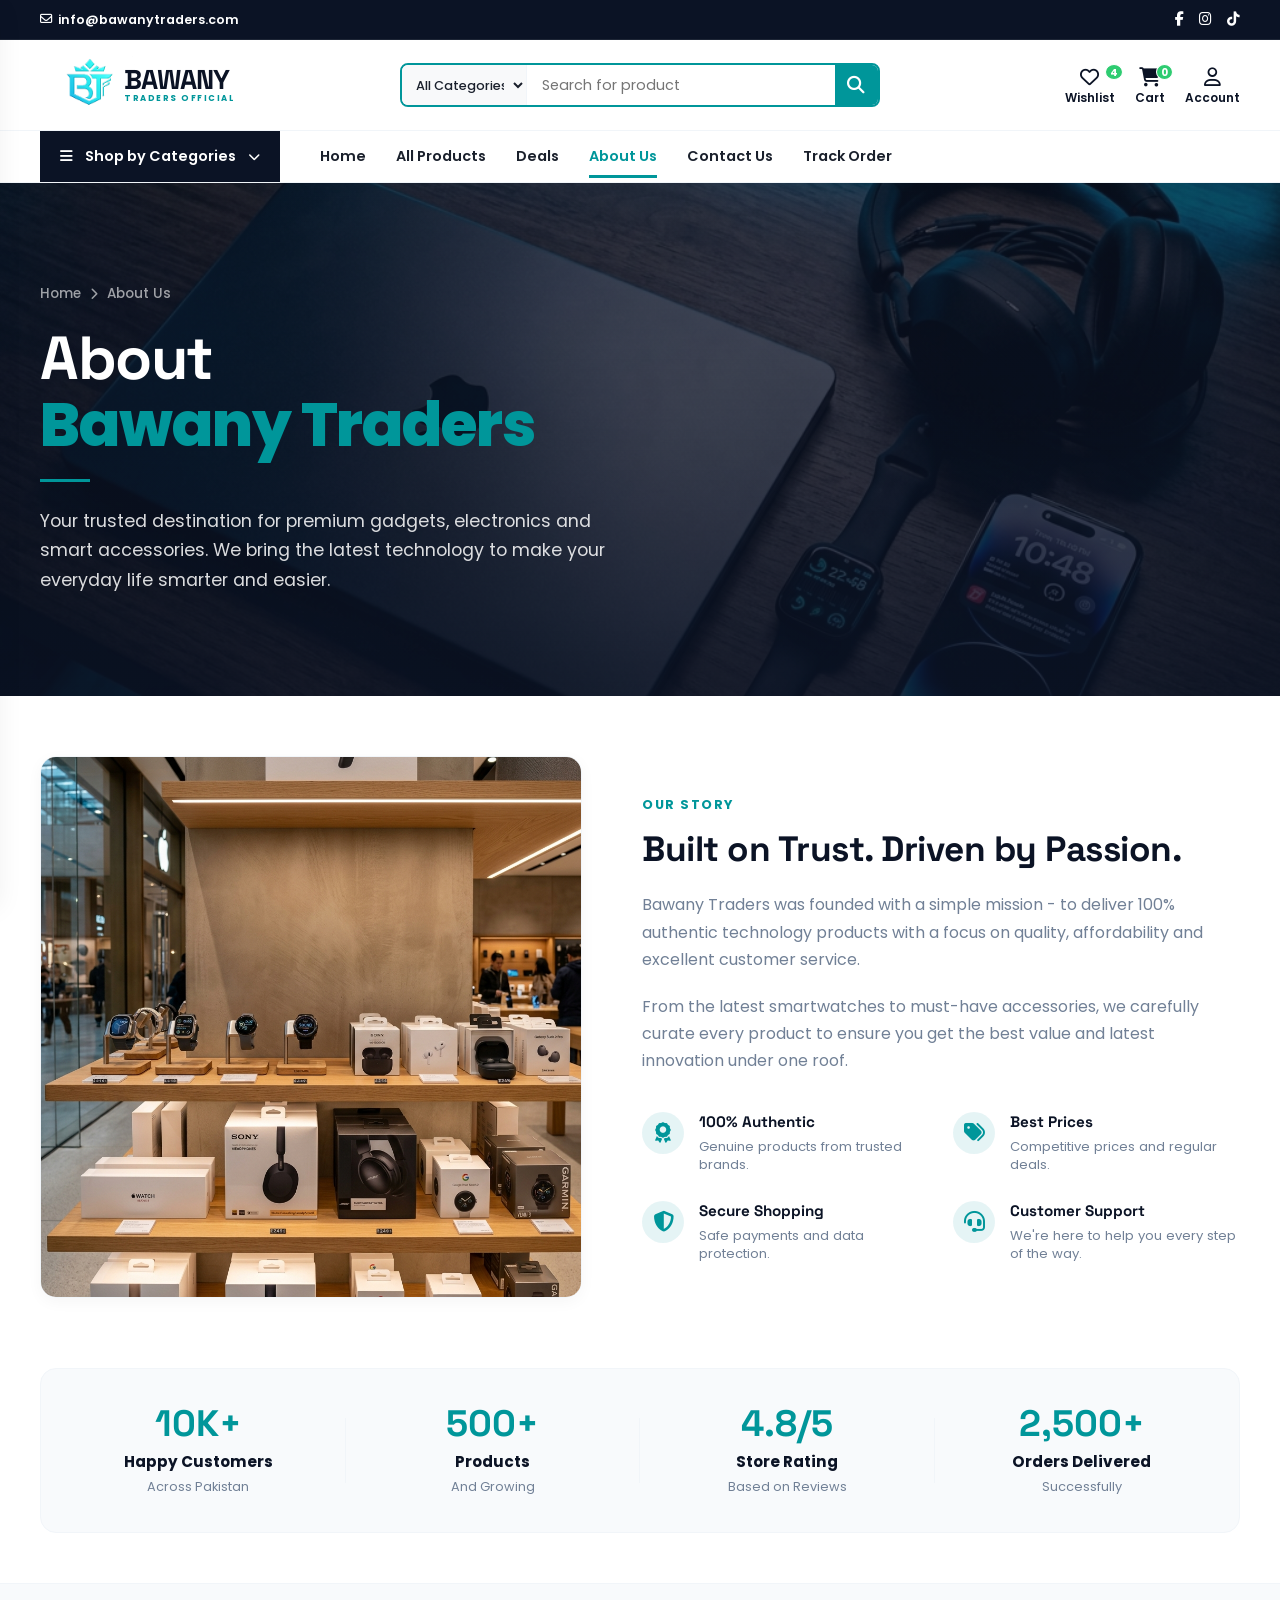
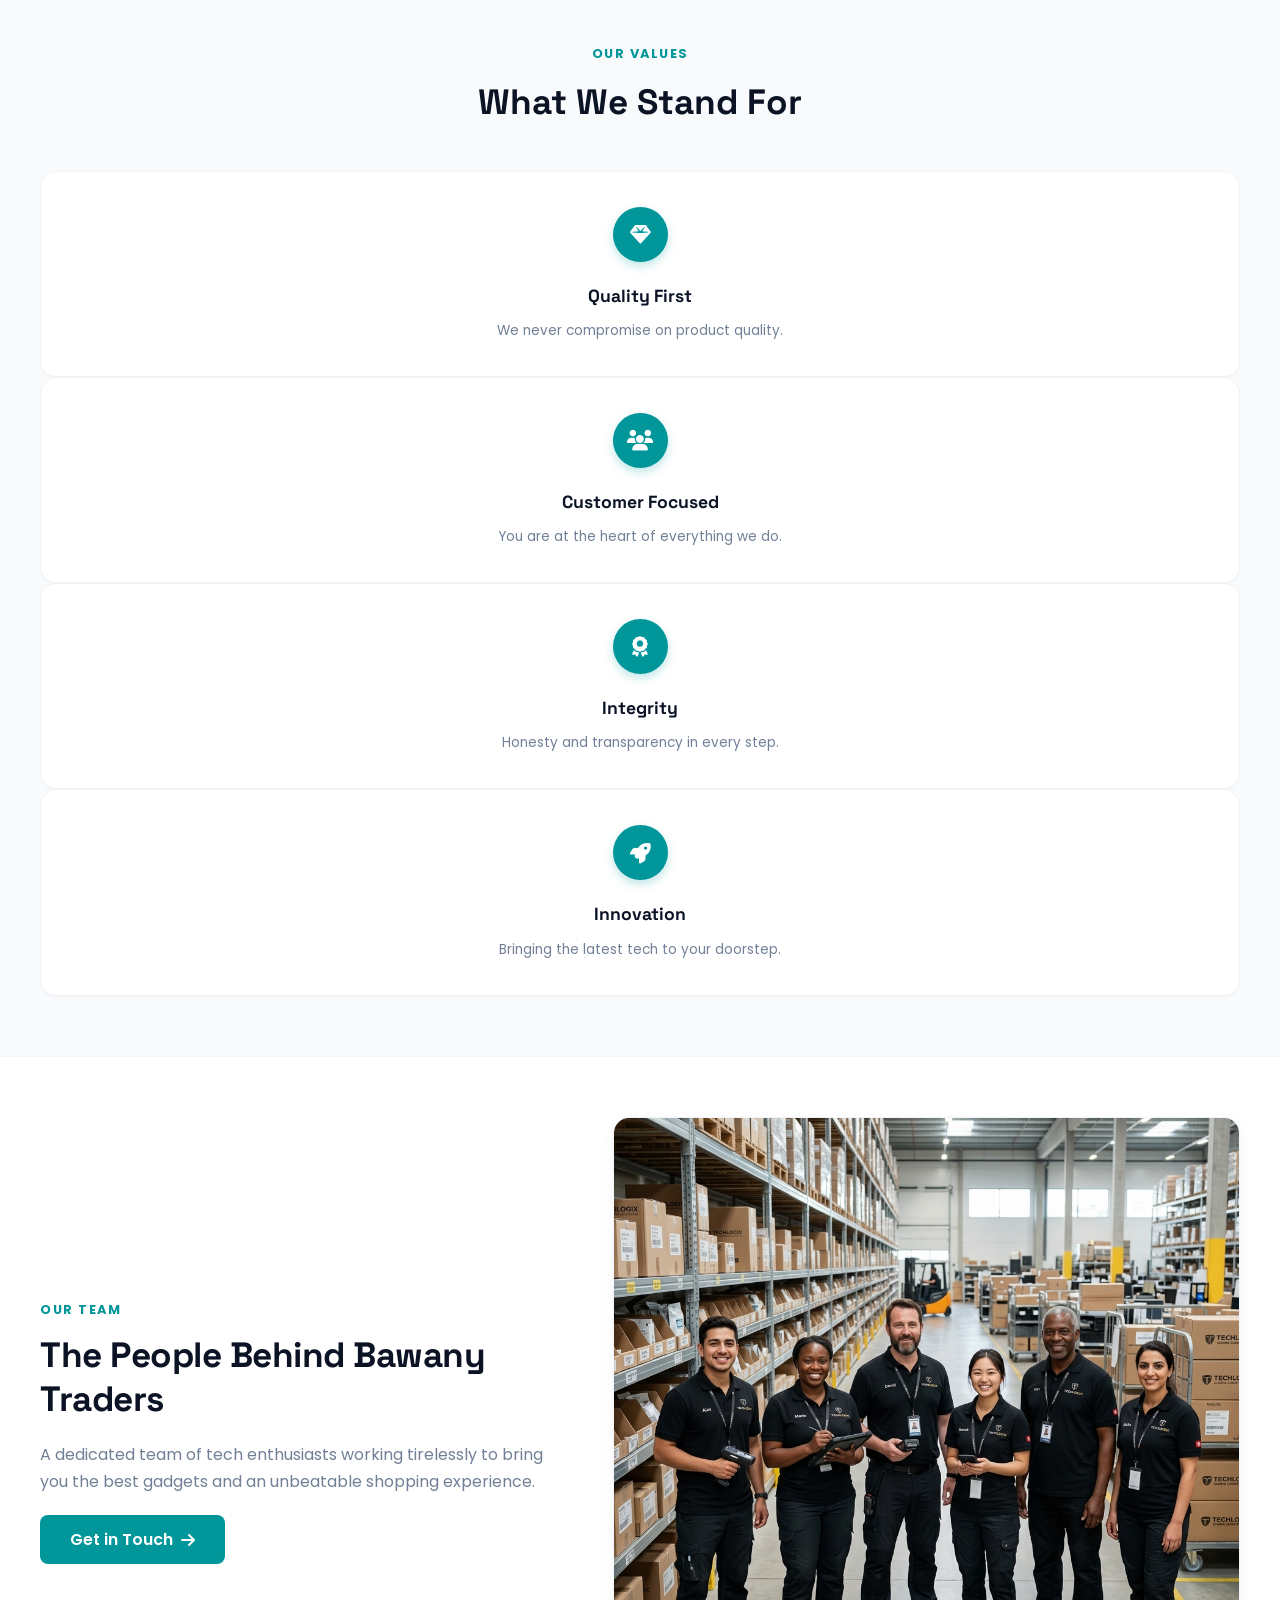
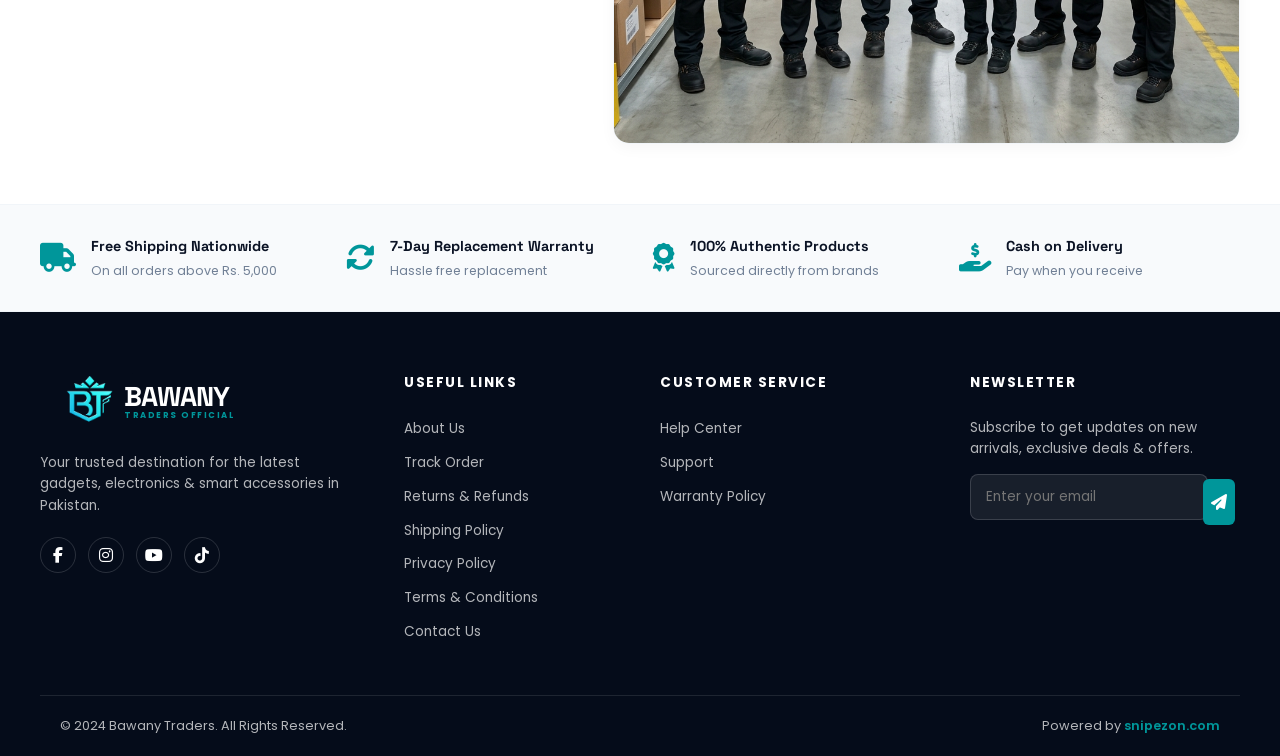
==== commit cf116e86: "change cart icon, add search bar animation" ====
--- a/about.html
+++ b/about.html
@@ -77,7 +77,7 @@
             <span class="badge" id="wishlistBadge">4</span>
           </a>
           <a href="cart.html" class="nav-action-item" id="cartAction">
-            <i class="fas fa-shopping-basket"></i>
+            <i class="fas fa-shopping-cart"></i>
             <span>Cart</span>
             <span class="badge" id="cartBadge">0</span>
           </a>
--- a/styles.css
+++ b/styles.css
@@ -1479,6 +1479,7 @@
     padding: 8px 0 !important;
   }
   .main-nav .container {
+    position: relative;
     flex-wrap: wrap;
     gap: 5px 10px;
     padding: 8px 12px;
@@ -1486,7 +1487,11 @@
 
   .logo {
     order: 1;
-    margin-right: auto;
+    position: absolute;
+    left: 50%;
+    transform: translateX(-50%);
+    top: 8px;
+    margin: 0 !important;
     gap: 0px;
   }
 
@@ -1536,6 +1541,21 @@
     order: 1;
     margin-right: 4px;
     font-size: 1.2rem;
+    display: flex;
+    align-items: center;
+    justify-content: center;
+    width: 36px;
+    height: 36px;
+    border: 1px solid #cbd5e1;
+    border-radius: 6px;
+    background-color: var(--white);
+    transition: all var(--transition-speed) ease;
+  }
+  .mobile-toggle:hover,
+  .mobile-toggle:active {
+    border-color: var(--primary-teal);
+    color: var(--primary-teal);
+    background-color: #f8fafc;
   }
 
   /* Hero Slider aspect-ratio automatically scales height */
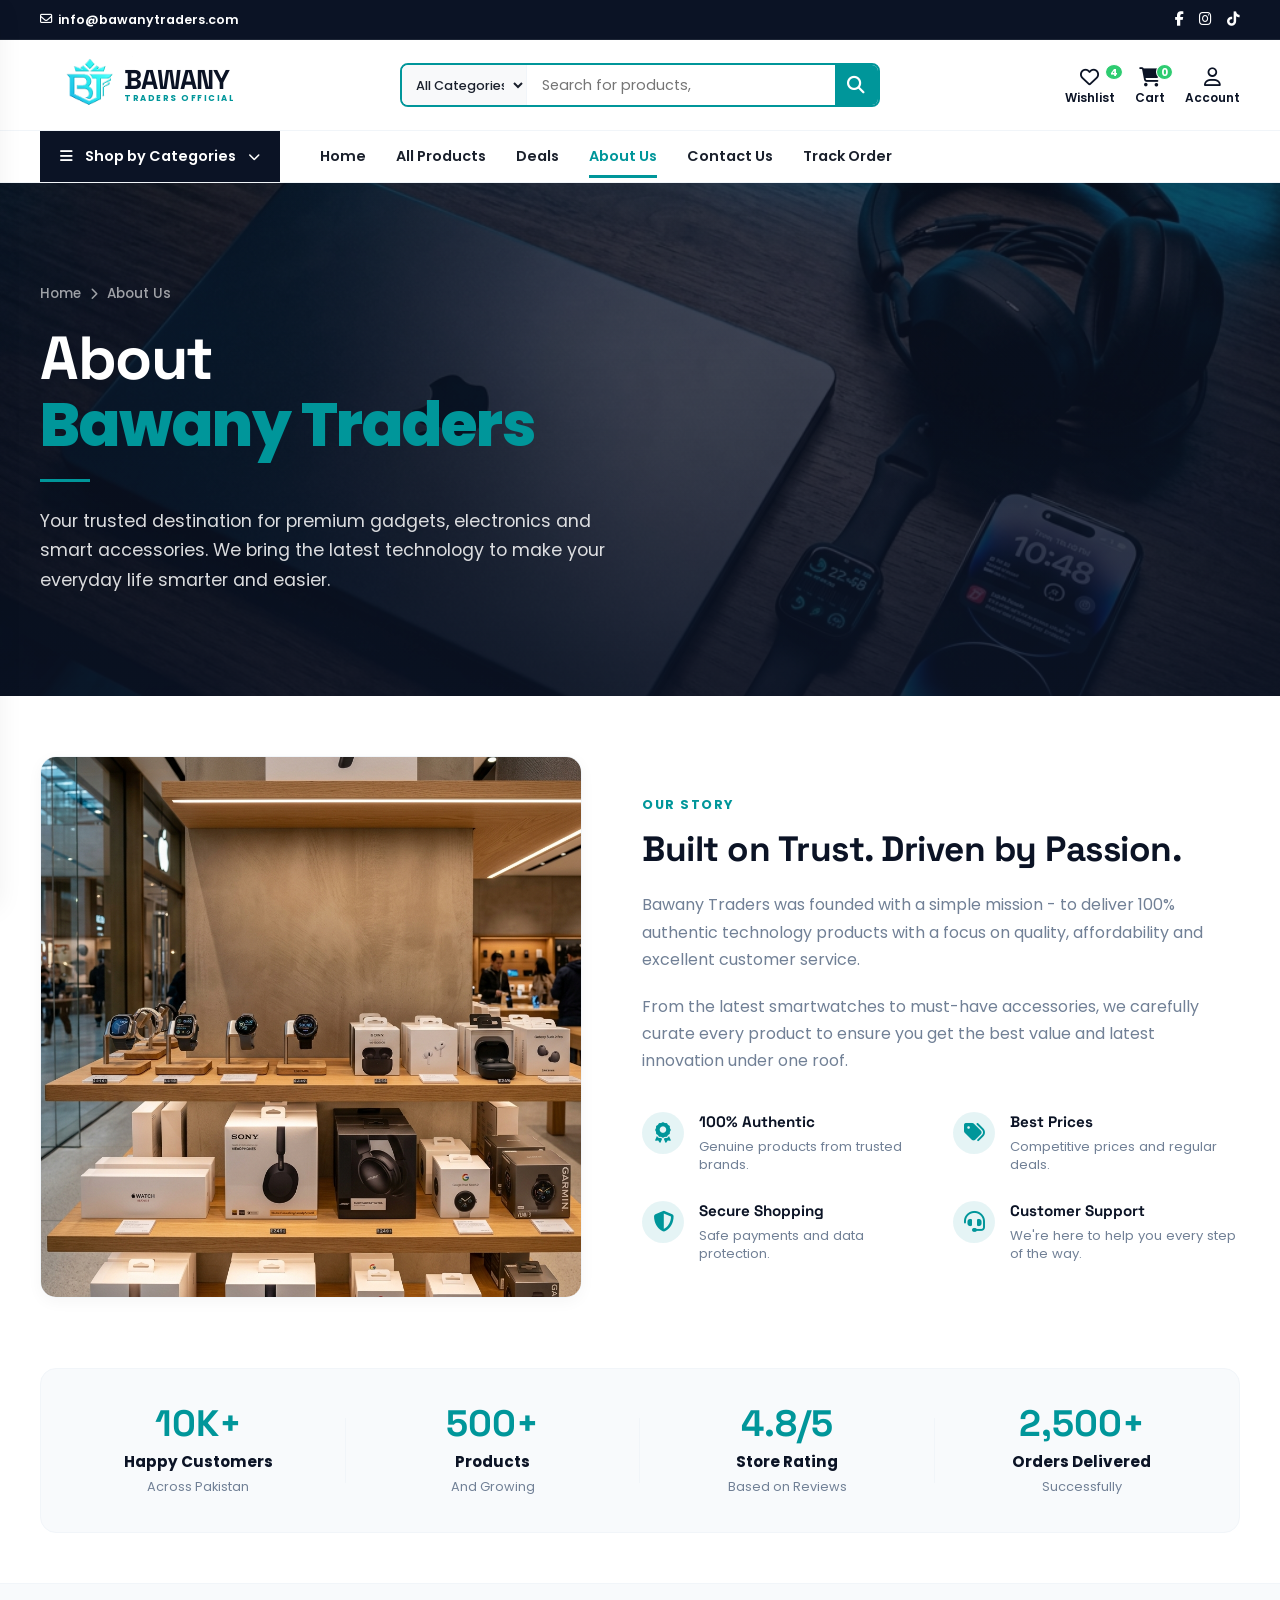
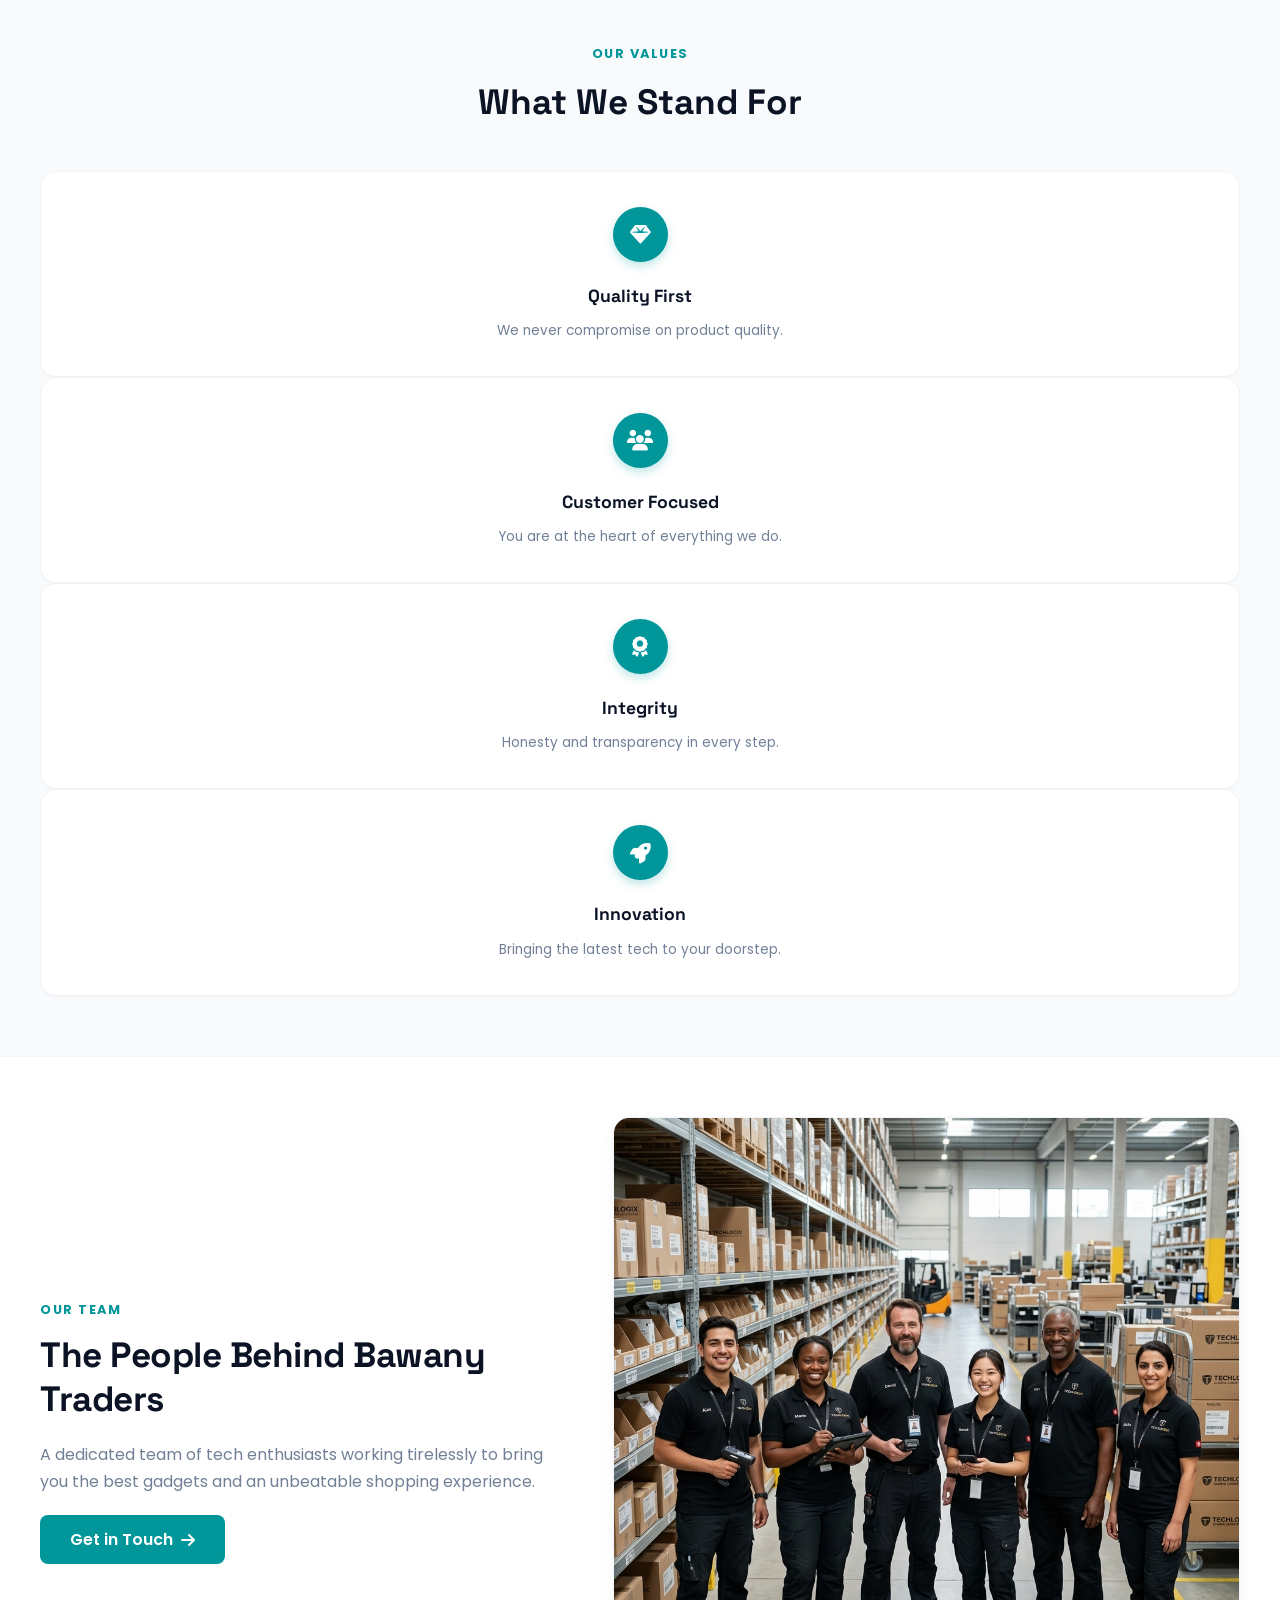
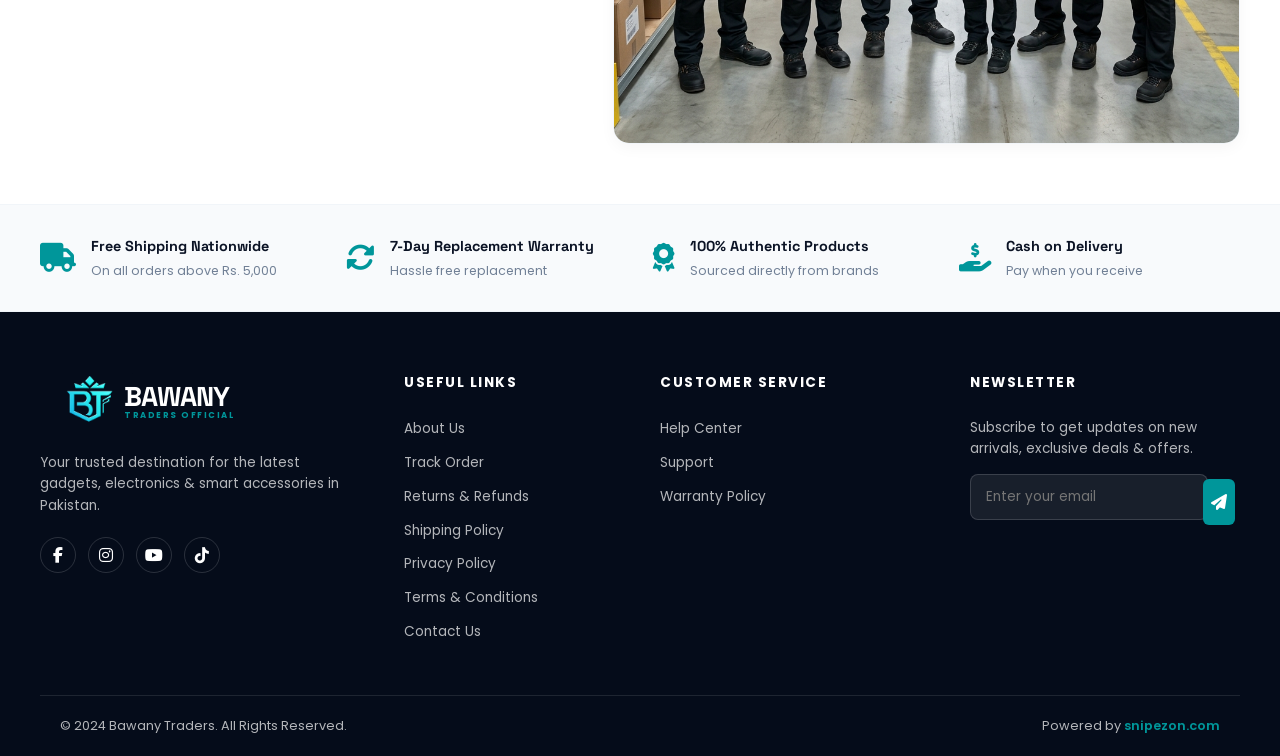
==== commit 82f219ea: "Implement premium e-commerce login page and update site-wide account nav links" ====
--- a/about.html
+++ b/about.html
@@ -81,10 +81,10 @@
             <span>Cart</span>
             <span class="badge" id="cartBadge">0</span>
           </a>
-          <div class="nav-action-item" id="accountAction">
+          <a href="login.html" class="nav-action-item" id="accountAction">
             <i class="far fa-user"></i>
             <span>Account</span>
-          </div>
+          </a>
         </div>
       </div>
     </div>
--- a/styles.css
+++ b/styles.css
@@ -880,20 +880,20 @@
 
 .product-card {
   background-color: var(--white);
-  border: 1px solid var(--border-gray);
-  border-radius: var(--border-radius);
+  border: 1px solid rgba(0, 150, 154, 0.08);
+  border-radius: 16px;
   padding: 15px;
   position: relative;
   display: flex;
   flex-direction: column;
   transition: all var(--transition-speed) ease;
-  box-shadow: var(--shadow-sm);
+  box-shadow: 0 10px 30px rgba(11, 19, 37, 0.02), 0 1px 3px rgba(0, 0, 0, 0.01);
 }
 
 .product-card:hover {
-  transform: translateY(-4px);
-  box-shadow: var(--shadow-md);
-  border-color: var(--primary-teal);
+  transform: translateY(-8px);
+  box-shadow: 0 20px 40px rgba(11, 19, 37, 0.07), 0 4px 15px rgba(0, 150, 154, 0.03);
+  border-color: rgba(0, 150, 154, 0.25);
 }
 
 /* Badge overlay */
@@ -901,13 +901,15 @@
   position: absolute;
   top: 15px;
   left: 15px;
-  background-color: #2ECC71;
+  background: linear-gradient(135deg, #FF3D68 0%, #FF7F3E 100%);
   color: var(--white);
-  font-size: 0.75rem;
-  font-weight: 700;
-  padding: 3px 8px;
-  border-radius: 4px;
+  font-size: 0.72rem;
+  font-weight: 800;
+  padding: 4px 10px;
+  border-radius: 6px;
   z-index: 10;
+  box-shadow: 0 4px 10px rgba(255, 61, 104, 0.25);
+  letter-spacing: 0.5px;
 }
 
 /* Corner Wishlist Button for Product Cards */
@@ -915,49 +917,57 @@
   position: absolute;
   top: 15px;
   right: 15px;
-  width: 32px;
-  height: 32px;
+  width: 34px;
+  height: 34px;
   border-radius: 50%;
-  border: 1px solid var(--border-gray);
-  background-color: var(--white);
-  color: #718096;
+  border: 1px solid rgba(226, 232, 240, 0.8);
+  background: rgba(255, 255, 255, 0.75);
+  backdrop-filter: blur(6px);
+  -webkit-backdrop-filter: blur(6px);
+  color: #a0aec0;
   display: flex;
   align-items: center;
   justify-content: center;
   cursor: pointer;
-  font-size: 0.9rem;
-  transition: all 0.3s ease;
+  font-size: 0.95rem;
+  transition: all 0.3s cubic-bezier(0.16, 1, 0.3, 1);
   z-index: 10;
-  box-shadow: 0 2px 6px rgba(0,0,0,0.05);
+  box-shadow: 0 4px 10px rgba(0, 0, 0, 0.03);
 }
 
 .wishlist-btn-corner:hover {
-  background-color: #fef2f2;
-  color: #ef4444;
-  border-color: #fca5a5;
-  transform: scale(1.05);
+  background-color: #ffe4e6;
+  color: #e11d48;
+  border-color: #fda4af;
+  transform: scale(1.1);
 }
 
 .wishlist-btn-corner.active {
-  background-color: #fef2f2;
-  color: #ef4444;
-  border-color: #fca5a5;
-}
-
-
+  background-color: #ffe4e6;
+  color: #e11d48;
+  border-color: #fda4af;
+  box-shadow: 0 4px 12px rgba(225, 29, 72, 0.15);
+}
 
 /* Product Content */
 .product-img-wrapper {
   height: 200px;
   width: calc(100% + 30px);
   margin: -15px -15px 15px -15px;
-  border-radius: var(--border-radius) var(--border-radius) 0 0;
+  border-radius: 16px 16px 0 0;
   overflow: hidden;
-  background-color: #F8FAFC;
-  border-bottom: 1px solid var(--border-gray);
+  background: radial-gradient(circle, #ffffff 50%, #f3f6f9 100%);
+  border-bottom: 1px solid rgba(0, 150, 154, 0.04);
   display: flex;
   align-items: center;
   justify-content: center;
+  position: relative;
+}
+
+.product-img-wrapper a {
+  display: block;
+  width: 100%;
+  height: 100%;
 }
 
 .product-img-wrapper img {
@@ -979,6 +989,7 @@
 }
 
 .product-title {
+  font-family: 'Space Grotesk', sans-serif;
   font-size: 0.95rem;
   font-weight: 700;
   color: var(--dark-navy);
@@ -988,40 +999,53 @@
   -webkit-line-clamp: 2;
   -webkit-box-orient: vertical;
   overflow: hidden;
+  transition: color 0.3s ease;
+}
+
+.product-title a {
+  text-decoration: none;
+  color: inherit;
+}
+
+.product-card:hover .product-title {
+  color: var(--primary-teal);
 }
 
 .product-rating {
   display: flex;
   align-items: center;
-  gap: 5px;
-  font-size: 0.75rem;
+  gap: 4px;
+  font-size: 0.72rem;
   color: #FFB300;
   margin-bottom: 10px;
 }
 
 .rating-count {
-  color: var(--text-muted);
-  font-weight: 500;
+  color: #718096;
+  font-weight: 600;
+  margin-left: 2px;
 }
 
 .product-price {
   display: flex;
-  align-items: center;
-  gap: 10px;
+  align-items: baseline;
+  gap: 8px;
   margin-bottom: 15px;
   margin-top: auto;
 }
 
 .price-old {
   text-decoration: line-through;
-  color: var(--text-muted);
-  font-size: 0.85rem;
+  color: #a0aec0;
+  font-size: 0.8rem;
+  font-weight: 500;
 }
 
 .price-current {
   color: var(--primary-teal);
-  font-size: 1.15rem;
+  font-size: 1.25rem;
   font-weight: 800;
+  font-family: 'Space Grotesk', sans-serif;
 }
 
 .add-to-cart-btn {
@@ -1030,19 +1054,22 @@
   align-items: center;
   justify-content: center;
   gap: 8px;
-  background-color: var(--dark-navy);
+  background: linear-gradient(135deg, #0f172a 0%, #1e293b 100%);
   color: var(--white);
   border: none;
   padding: 12px;
-  border-radius: var(--border-radius);
-  font-size: 0.9rem;
+  border-radius: 10px;
+  font-size: 0.88rem;
   font-weight: 700;
   cursor: pointer;
-  transition: all var(--transition-speed) ease;
+  box-shadow: 0 4px 12px rgba(15, 23, 42, 0.15);
+  transition: all 0.3s cubic-bezier(0.16, 1, 0.3, 1);
 }
 
 .add-to-cart-btn:hover {
-  background-color: var(--primary-teal);
+  background: linear-gradient(135deg, var(--primary-teal) 0%, #007679 100%) !important;
+  box-shadow: 0 6px 20px rgba(0, 150, 154, 0.3) !important;
+  transform: translateY(-2px);
 }
 
 /* ==========================================
@@ -6591,5 +6618,1532 @@
   }
 }
 
-
-
+/* ==========================================================================
+   Image Size Standardization - Zooming product shots to match lifestyle scale
+   ========================================================================== */
+.product-img-wrapper img[src*="airpods"],
+.product-img-wrapper img[src*="sony"] {
+  transform: scale(1.35) !important;
+}
+
+.product-card:hover .product-img-wrapper img[src*="airpods"],
+.product-card:hover .product-img-wrapper img[src*="sony"] {
+  transform: scale(1.42) !important;
+}
+
+/* ==========================================================================
+   9. Checkout Page Styles
+   ========================================================================== */
+.checkout-grid-container {
+  display: grid;
+  grid-template-columns: 2.2fr 1fr;
+  gap: 30px;
+  align-items: start;
+}
+
+.checkout-forms-column {
+  display: flex;
+  flex-direction: column;
+  gap: 25px;
+}
+
+.checkout-card-section {
+  background-color: var(--white);
+  border: 1px solid rgba(0, 150, 154, 0.08);
+  border-radius: 16px;
+  padding: 30px;
+  box-shadow: 0 10px 30px rgba(11, 19, 37, 0.02);
+  transition: all 0.4s cubic-bezier(0.16, 1, 0.3, 1);
+}
+
+.checkout-card-section.collapsed {
+  padding: 20px 30px;
+  opacity: 0.65;
+}
+
+.checkout-card-section .section-heading {
+  display: flex;
+  align-items: center;
+  gap: 12px;
+  font-family: 'Space Grotesk', sans-serif;
+  font-weight: 800;
+  font-size: 1.4rem;
+  color: var(--dark-navy);
+  margin-bottom: 25px;
+  position: relative;
+  width: 100%;
+}
+
+.checkout-card-section.collapsed .section-heading {
+  margin-bottom: 0;
+  cursor: pointer;
+}
+
+.checkout-card-section .section-number {
+  display: flex;
+  align-items: center;
+  justify-content: center;
+  width: 28px;
+  height: 28px;
+  background-color: var(--primary-teal);
+  color: var(--white);
+  border-radius: 50%;
+  font-size: 0.9rem;
+  font-weight: 700;
+}
+
+.checkout-card-section.collapsed .section-number {
+  background-color: #a0aec0;
+}
+
+.have-account-note {
+  margin-left: auto;
+  font-family: 'Inter', sans-serif;
+  font-size: 0.82rem;
+  font-weight: 500;
+  color: #718096;
+}
+
+.have-account-note a {
+  color: var(--primary-teal);
+  text-decoration: none;
+  font-weight: 700;
+}
+
+.have-account-note a:hover {
+  text-decoration: underline;
+}
+
+.accordion-arrow {
+  margin-left: auto;
+  font-size: 1rem;
+  color: #a0aec0;
+  transition: transform 0.3s ease;
+}
+
+.checkout-card-section.collapsed .accordion-arrow {
+  transform: rotate(0deg);
+}
+
+.checkout-card-section:not(.collapsed) .accordion-arrow {
+  transform: rotate(180deg);
+}
+
+/* Steps progress bar */
+.checkout-steps-bar {
+  display: flex;
+  align-items: center;
+  justify-content: space-between;
+  max-width: 750px;
+  margin: 0 auto 40px auto;
+  padding: 0 10px;
+}
+
+.step-item {
+  display: flex;
+  flex-direction: column;
+  align-items: center;
+  gap: 10px;
+  text-align: center;
+  position: relative;
+  z-index: 2;
+}
+
+.step-number {
+  width: 38px;
+  height: 38px;
+  border-radius: 50%;
+  background-color: var(--white);
+  border: 2px solid #cbd5e1;
+  color: #64748b;
+  display: flex;
+  align-items: center;
+  justify-content: center;
+  font-weight: 700;
+  font-size: 0.95rem;
+  transition: all 0.4s ease;
+}
+
+.step-number i {
+  display: none;
+  font-size: 0.8rem;
+}
+
+.step-label {
+  font-size: 0.78rem;
+  font-weight: 700;
+  color: #64748b;
+  line-height: 1.3;
+  transition: all 0.4s ease;
+}
+
+.step-divider {
+  flex: 1;
+  height: 2px;
+  background-color: #e2e8f0;
+  margin: 0 15px;
+  margin-bottom: 22px;
+  position: relative;
+  z-index: 1;
+  transition: all 0.4s ease;
+}
+
+/* Step Active & Completed states */
+.step-item.active .step-number {
+  border-color: var(--primary-teal);
+  background-color: var(--primary-teal);
+  color: var(--white);
+  box-shadow: 0 0 15px rgba(0, 150, 154, 0.25);
+}
+
+.step-item.active .step-label {
+  color: var(--primary-teal);
+}
+
+.step-item.completed .step-number {
+  border-color: #2ECC71;
+  background-color: #2ECC71;
+  color: var(--white);
+}
+
+.step-item.completed .step-number span {
+  display: none;
+}
+
+.step-item.completed .step-number i {
+  display: block;
+}
+
+.step-item.completed .step-label {
+  color: #2ECC71;
+}
+
+.step-divider.active {
+  background-color: var(--primary-teal);
+}
+
+.step-divider.completed {
+  background-color: #2ECC71;
+}
+
+/* Shipping Form and Saved Addresses layout */
+.shipping-section-content {
+  display: grid;
+  grid-template-columns: 1.6fr 1fr;
+  gap: 30px;
+}
+
+.checkout-shipping-form {
+  display: flex;
+  flex-direction: column;
+  gap: 18px;
+}
+
+.form-row {
+  display: grid;
+  grid-template-columns: 1fr 1fr;
+  gap: 20px;
+}
+
+.form-row.three-cols {
+  grid-template-columns: 1fr 1fr 1fr;
+}
+
+.form-group {
+  display: flex;
+  flex-direction: column;
+  gap: 6px;
+  text-align: left;
+}
+
+.form-group label {
+  font-size: 0.8rem;
+  font-weight: 700;
+  color: #4a5568;
+}
+
+.form-control {
+  border: 1px solid #cbd5e1;
+  border-radius: 8px;
+  padding: 10px 14px;
+  font-family: 'Inter', sans-serif;
+  font-size: 0.9rem;
+  color: var(--dark-navy);
+  outline: none;
+  background-color: var(--white);
+  transition: all 0.2s ease;
+}
+
+.form-control:focus {
+  border-color: var(--primary-teal);
+  box-shadow: 0 0 0 3px rgba(0, 150, 154, 0.1);
+}
+
+.form-control.invalid {
+  border-color: #e11d48;
+  background-color: #fff1f2;
+}
+
+.form-control.invalid:focus {
+  box-shadow: 0 0 0 3px rgba(225, 29, 72, 0.1);
+}
+
+.text-area-control {
+  min-height: 80px;
+  resize: vertical;
+}
+
+.error-msg {
+  font-size: 0.72rem;
+  color: #e11d48;
+  font-weight: 600;
+  display: none;
+  margin-top: 2px;
+}
+
+.form-control.invalid + .error-msg {
+  display: block;
+}
+
+.checkbox-group {
+  display: flex;
+  align-items: center;
+  gap: 8px;
+  font-size: 0.85rem;
+  color: #4a5568;
+  font-weight: 600;
+  cursor: pointer;
+  user-select: none;
+}
+
+.checkbox-group input {
+  width: 16px;
+  height: 16px;
+  cursor: pointer;
+  accent-color: var(--primary-teal);
+}
+
+/* Saved Addresses List */
+.saved-addresses-panel {
+  border-left: 1px solid #e2e8f0;
+  padding-left: 30px;
+  display: flex;
+  flex-direction: column;
+  gap: 15px;
+  text-align: left;
+}
+
+.saved-addresses-panel h3 {
+  font-family: 'Space Grotesk', sans-serif;
+  font-size: 1rem;
+  font-weight: 800;
+  color: var(--dark-navy);
+}
+
+.addresses-list {
+  display: flex;
+  flex-direction: column;
+  gap: 12px;
+}
+
+.address-card-item {
+  border: 1px solid rgba(226, 232, 240, 0.8);
+  border-radius: 10px;
+  padding: 15px;
+  background-color: #f8fafc;
+  cursor: pointer;
+  transition: all 0.3s cubic-bezier(0.16, 1, 0.3, 1);
+}
+
+.address-card-item:hover {
+  border-color: rgba(0, 150, 154, 0.2);
+  background-color: var(--white);
+}
+
+.address-card-item.active {
+  border-color: var(--primary-teal);
+  background-color: var(--white);
+  box-shadow: 0 8px 20px rgba(0, 150, 154, 0.04);
+}
+
+.card-radio-header {
+  display: flex;
+  align-items: center;
+  gap: 8px;
+  margin-bottom: 8px;
+  font-size: 0.88rem;
+  color: var(--dark-navy);
+}
+
+.card-radio-header input {
+  accent-color: var(--primary-teal);
+  cursor: pointer;
+}
+
+.card-address-details {
+  font-size: 0.78rem;
+  color: #718096;
+  line-height: 1.5;
+  padding-left: 20px;
+}
+
+.add-address-btn {
+  background-color: var(--white);
+  border: 1px dashed #cbd5e1;
+  border-radius: 8px;
+  padding: 10px;
+  color: #64748b;
+  font-size: 0.82rem;
+  font-weight: 700;
+  display: flex;
+  align-items: center;
+  justify-content: center;
+  gap: 6px;
+  cursor: pointer;
+  transition: all 0.2s ease;
+}
+
+.add-address-btn:hover {
+  border-color: var(--primary-teal);
+  color: var(--primary-teal);
+  background-color: #f0fdfa;
+}
+
+/* Payment option cards */
+.payment-methods-list {
+  display: flex;
+  flex-direction: column;
+  gap: 12px;
+  text-align: left;
+}
+
+.payment-option-card {
+  border: 1px solid rgba(226, 232, 240, 0.8);
+  border-radius: 12px;
+  padding: 16px 20px;
+  background-color: #f8fafc;
+  display: flex;
+  align-items: center;
+  gap: 15px;
+  cursor: pointer;
+  transition: all 0.3s cubic-bezier(0.16, 1, 0.3, 1);
+}
+
+.payment-option-card:hover {
+  border-color: rgba(0, 150, 154, 0.2);
+  background-color: var(--white);
+}
+
+.payment-option-card.active {
+  border-color: var(--primary-teal);
+  background-color: var(--white);
+  box-shadow: 0 8px 20px rgba(0, 150, 154, 0.04);
+}
+
+.payment-option-card input {
+  accent-color: var(--primary-teal);
+  width: 18px;
+  height: 18px;
+  cursor: pointer;
+}
+
+.payment-card-body {
+  flex: 1;
+  display: flex;
+  align-items: center;
+  justify-content: space-between;
+}
+
+.method-text {
+  display: flex;
+  flex-direction: column;
+  gap: 4px;
+}
+
+.method-title {
+  font-family: 'Space Grotesk', sans-serif;
+  font-size: 0.95rem;
+  font-weight: 800;
+  color: var(--dark-navy);
+}
+
+.method-desc {
+  font-size: 0.78rem;
+  color: #718096;
+}
+
+/* Accordion transition styles for Review Section */
+.checkout-card-section.collapsed .review-section-content {
+  display: none !important;
+}
+
+.checkout-card-section:not(.collapsed) .review-section-content {
+  display: block !important;
+}
+
+.review-summary-block {
+  background-color: #f8fafc;
+  border-radius: 12px;
+  padding: 20px;
+  border: 1px solid #e2e8f0;
+}
+
+.review-summary-row {
+  display: grid;
+  grid-template-columns: 1fr 1fr;
+  gap: 30px;
+  text-align: left;
+}
+
+.review-summary-col h4 {
+  font-family: 'Space Grotesk', sans-serif;
+  font-size: 0.9rem;
+  font-weight: 800;
+  color: var(--dark-navy);
+  margin-bottom: 8px;
+  border-bottom: 1px solid #e2e8f0;
+  padding-bottom: 5px;
+}
+
+.review-summary-col p {
+  font-size: 0.8rem;
+  color: #4a5568;
+  line-height: 1.5;
+}
+
+/* Sidebar billing summary */
+.checkout-sidebar-column {
+  display: flex;
+  flex-direction: column;
+  gap: 25px;
+}
+
+.sidebar-summary-card, .sidebar-help-card {
+  background-color: var(--white);
+  border: 1px solid rgba(0, 150, 154, 0.08);
+  border-radius: 16px;
+  padding: 25px;
+  box-shadow: 0 10px 30px rgba(11, 19, 37, 0.02);
+  text-align: left;
+}
+
+.sidebar-summary-card h3, .sidebar-help-card h3 {
+  font-family: 'Space Grotesk', sans-serif;
+  font-size: 1.15rem;
+  font-weight: 800;
+  color: var(--dark-navy);
+}
+
+.summary-header {
+  display: flex;
+  align-items: center;
+  justify-content: space-between;
+  border-bottom: 1px solid #e2e8f0;
+  padding-bottom: 15px;
+  margin-bottom: 15px;
+}
+
+.summary-items-count {
+  font-size: 0.82rem;
+  font-weight: 700;
+  color: #718096;
+  background-color: #f1f5f9;
+  padding: 3px 8px;
+  border-radius: 4px;
+}
+
+.summary-items-list {
+  display: flex;
+  flex-direction: column;
+  gap: 15px;
+  max-height: 280px;
+  overflow-y: auto;
+  padding-right: 5px;
+  border-bottom: 1px solid #e2e8f0;
+  padding-bottom: 15px;
+  margin-bottom: 15px;
+}
+
+/* Custom scrollbar for sidebar items */
+.summary-items-list::-webkit-scrollbar {
+  width: 4px;
+}
+.summary-items-list::-webkit-scrollbar-track {
+  background: #f1f5f9;
+}
+.summary-items-list::-webkit-scrollbar-thumb {
+  background: #cbd5e1;
+  border-radius: 2px;
+}
+
+.summary-item-row {
+  display: flex;
+  align-items: center;
+  gap: 12px;
+}
+
+.item-thumb-frame {
+  width: 48px;
+  height: 48px;
+  border-radius: 8px;
+  overflow: hidden;
+  border: 1px solid #e2e8f0;
+  background-color: #f8fafc;
+  display: flex;
+  align-items: center;
+  justify-content: center;
+  flex-shrink: 0;
+}
+
+.item-thumb-frame img {
+  width: 85%;
+  height: 85%;
+  object-fit: contain;
+}
+
+.item-text-details {
+  flex: 1;
+  display: flex;
+  flex-direction: column;
+  gap: 3px;
+}
+
+.item-text-details h4 {
+  font-size: 0.78rem;
+  font-weight: 700;
+  color: var(--dark-navy);
+  line-height: 1.3;
+  display: -webkit-box;
+  -webkit-line-clamp: 2;
+  -webkit-box-orient: vertical;
+  overflow: hidden;
+}
+
+.qty-label {
+  font-size: 0.7rem;
+  color: #718096;
+  font-weight: 600;
+}
+
+.item-row-price {
+  font-size: 0.82rem;
+  font-weight: 750;
+  color: var(--dark-navy);
+}
+
+.summary-billing-breakdown {
+  border-bottom: 1px solid #e2e8f0;
+  padding-bottom: 15px;
+  margin-bottom: 15px;
+  display: flex;
+  flex-direction: column;
+  gap: 8px;
+}
+
+.billing-row {
+  display: flex;
+  justify-content: space-between;
+  font-size: 0.85rem;
+  color: #4a5568;
+  font-weight: 500;
+}
+
+.free-shipping-label {
+  font-size: 0.68rem;
+  color: #2ECC71;
+  font-weight: 700;
+  margin-top: -4px;
+}
+
+.coupon-label {
+  font-size: 0.68rem;
+  color: var(--primary-teal);
+  font-weight: 700;
+  margin-top: -4px;
+}
+
+.summary-grand-total {
+  margin-bottom: 20px;
+}
+
+.summary-grand-total .total-label {
+  font-family: 'Space Grotesk', sans-serif;
+  font-size: 1rem;
+  font-weight: 800;
+  color: var(--dark-navy);
+  display: flex;
+  flex-direction: column;
+  gap: 2px;
+}
+
+.tax-note {
+  font-family: 'Inter', sans-serif;
+  font-size: 0.68rem;
+  color: #718096;
+  font-weight: 500;
+}
+
+.summary-grand-total .total-val {
+  color: var(--primary-teal);
+  font-size: 1.35rem;
+  font-weight: 800;
+  font-family: 'Space Grotesk', sans-serif;
+}
+
+.safe-checkout-box {
+  border: 1px solid rgba(46, 204, 113, 0.2);
+  background-color: #f0fdf4;
+  border-radius: 10px;
+  padding: 12px 15px;
+  display: flex;
+  align-items: center;
+  gap: 12px;
+  margin-bottom: 20px;
+}
+
+.safe-checkout-box i {
+  color: #2ECC71;
+  font-size: 1.3rem;
+}
+
+.safe-text h4 {
+  font-size: 0.78rem;
+  font-weight: 800;
+  color: #1e3a24;
+  margin-bottom: 2px;
+}
+
+.safe-text p {
+  font-size: 0.68rem;
+  color: #2ECC71;
+  font-weight: 600;
+}
+
+.primary-checkout-btn {
+  width: 100%;
+  padding: 14px;
+  border: none;
+  border-radius: 10px;
+  background: linear-gradient(135deg, var(--primary-teal) 0%, #007679 100%);
+  color: var(--white);
+  font-size: 0.95rem;
+  font-weight: 700;
+  display: flex;
+  align-items: center;
+  justify-content: center;
+  gap: 8px;
+  cursor: pointer;
+  box-shadow: 0 4px 15px rgba(0, 150, 154, 0.2);
+  transition: all 0.3s cubic-bezier(0.16, 1, 0.3, 1);
+  margin-bottom: 15px;
+}
+
+.primary-checkout-btn:hover {
+  transform: translateY(-2px);
+  box-shadow: 0 6px 20px rgba(0, 150, 154, 0.35);
+  background: linear-gradient(135deg, #00A6A9 0%, var(--primary-teal) 100%);
+}
+
+.primary-checkout-btn i {
+  font-size: 0.85rem;
+  transition: transform 0.2s ease;
+}
+
+.primary-checkout-btn:hover i {
+  transform: translateX(3px);
+}
+
+.back-to-cart-link {
+  display: flex;
+  align-items: center;
+  justify-content: center;
+  gap: 6px;
+  font-size: 0.85rem;
+  color: #718096;
+  text-decoration: none;
+  font-weight: 700;
+  transition: color 0.2s ease;
+}
+
+.back-to-cart-link:hover {
+  color: var(--primary-teal);
+}
+
+/* Need Help Card styling */
+.help-desc {
+  font-size: 0.78rem;
+  color: #718096;
+  margin-top: 5px;
+  margin-bottom: 15px;
+}
+
+.help-links-list {
+  display: flex;
+  flex-direction: column;
+  gap: 12px;
+}
+
+.help-links-list a {
+  display: flex;
+  align-items: center;
+  gap: 8px;
+  font-size: 0.88rem;
+  color: var(--dark-navy);
+  text-decoration: none;
+  font-weight: 700;
+  transition: color 0.2s ease;
+}
+
+.help-links-list a:hover {
+  color: var(--primary-teal);
+}
+
+.help-links-list i {
+  color: var(--primary-teal);
+  font-size: 0.95rem;
+  width: 16px;
+  text-align: center;
+}
+
+.help-timing {
+  display: flex;
+  align-items: center;
+  gap: 8px;
+  font-size: 0.78rem;
+  color: #718096;
+  font-weight: 600;
+}
+
+.help-timing i {
+  color: #a0aec0;
+  font-size: 0.95rem;
+  width: 16px;
+  text-align: center;
+}
+
+/* Success Modal Overlays */
+.modal-overlay {
+  position: fixed;
+  top: 0;
+  left: 0;
+  width: 100vw;
+  height: 100vh;
+  background-color: rgba(11, 19, 37, 0.6);
+  backdrop-filter: blur(8px);
+  -webkit-backdrop-filter: blur(8px);
+  display: flex;
+  align-items: center;
+  justify-content: center;
+  z-index: 10000;
+  animation: fadeIn 0.3s ease;
+}
+
+.success-modal-card {
+  background-color: var(--white);
+  border-radius: 20px;
+  padding: 40px;
+  max-width: 480px;
+  width: 90%;
+  box-shadow: 0 25px 60px rgba(11, 19, 37, 0.25);
+  text-align: center;
+  animation: modalPop 0.4s cubic-bezier(0.175, 0.885, 0.32, 1.275);
+}
+
+.success-modal-card h2 {
+  font-family: 'Space Grotesk', sans-serif;
+  font-weight: 800;
+  font-size: 1.6rem;
+  color: var(--dark-navy);
+  margin-top: 20px;
+  margin-bottom: 8px;
+}
+
+.order-id-label {
+  font-size: 0.9rem;
+  color: #718096;
+  margin-bottom: 15px;
+}
+
+.order-id-label strong {
+  color: var(--primary-teal);
+  font-family: 'Space Grotesk', sans-serif;
+  font-size: 1rem;
+}
+
+.modal-success-desc {
+  font-size: 0.82rem;
+  color: #64748b;
+  line-height: 1.5;
+  margin-bottom: 25px;
+}
+
+.modal-summary-details {
+  background-color: #f8fafc;
+  border-radius: 12px;
+  padding: 15px 20px;
+  margin-bottom: 30px;
+  border: 1px dashed #cbd5e1;
+}
+
+.modal-summary-details .detail-row {
+  display: flex;
+  justify-content: space-between;
+  font-size: 0.85rem;
+  color: #4a5568;
+  padding: 6px 0;
+}
+
+.modal-summary-details .detail-row:not(:last-child) {
+  border-bottom: 1px solid #e2e8f0;
+}
+
+.modal-summary-details .detail-row strong {
+  color: var(--dark-navy);
+}
+
+.modal-actions {
+  display: flex;
+  gap: 15px;
+}
+
+.modal-actions a {
+  flex: 1;
+  padding: 12px;
+  border-radius: 8px;
+  font-size: 0.9rem;
+  font-weight: 700;
+  text-decoration: none;
+  transition: all 0.2s ease;
+}
+
+.modal-btn-primary {
+  background-color: var(--primary-teal);
+  color: var(--white);
+  box-shadow: 0 4px 12px rgba(0, 150, 154, 0.25);
+}
+
+.modal-btn-primary:hover {
+  background-color: #007679;
+  box-shadow: 0 6px 16px rgba(0, 150, 154, 0.35);
+}
+
+.modal-btn-secondary {
+  background-color: #f1f5f9;
+  color: #475569;
+}
+
+.modal-btn-secondary:hover {
+  background-color: #e2e8f0;
+}
+
+/* Success Checkmark Animation Styles */
+.modal-checkmark-wrapper {
+  display: flex;
+  justify-content: center;
+  margin-bottom: 10px;
+}
+
+.success-checkmark {
+  width: 80px;
+  height: 80px;
+}
+
+.success-checkmark .check-icon {
+  width: 80px;
+  height: 80px;
+  position: relative;
+  border-radius: 50%;
+  box-sizing: content-box;
+  border: 4px solid #2ECC71;
+}
+
+.success-checkmark .check-icon::before, .success-checkmark .check-icon::after {
+  content: '';
+  position: absolute;
+  background: var(--white);
+  z-index: 1;
+}
+
+.success-checkmark .check-icon .icon-line {
+  height: 5px;
+  background-color: #2ECC71;
+  display: block;
+  border-radius: 2px;
+  position: absolute;
+  z-index: 10;
+}
+
+.success-checkmark .check-icon .icon-line.line-tip {
+  top: 46px;
+  left: 19px;
+  width: 25px;
+  transform: rotate(45deg);
+  animation: icon-line-tip 0.75s;
+}
+
+.success-checkmark .check-icon .icon-line.line-long {
+  top: 38px;
+  right: 15px;
+  width: 47px;
+  transform: rotate(-45deg);
+  animation: icon-line-long 0.75s;
+}
+
+.success-checkmark .check-icon .icon-circle {
+  top: -4px;
+  left: -4px;
+  z-index: 10;
+  width: 80px;
+  height: 80px;
+  border-radius: 50%;
+  border: 4px solid rgba(46, 204, 113, 0.2);
+  position: absolute;
+  box-sizing: content-box;
+}
+
+.success-checkmark .check-icon .icon-fix {
+  top: 8px;
+  width: 5px;
+  left: 28px;
+  z-index: 1;
+  height: 85px;
+  position: absolute;
+  transform: rotate(-45deg);
+  background-color: var(--white);
+}
+
+@keyframes icon-line-tip {
+  0% { width: 0; left: 1px; top: 19px; }
+  54% { width: 0; left: 1px; top: 19px; }
+  70% { width: 50px; left: -8px; top: 37px; }
+  84% { width: 17px; left: 21px; top: 48px; }
+  100% { width: 25px; left: 19px; top: 46px; }
+}
+
+@keyframes icon-line-long {
+  0% { width: 0; right: 46px; top: 54px; }
+  65% { width: 0; right: 46px; top: 54px; }
+  84% { width: 55px; right: 0px; top: 35px; }
+  100% { width: 47px; right: 15px; top: 38px; }
+}
+
+@keyframes fadeIn {
+  from { opacity: 0; }
+  to { opacity: 1; }
+}
+
+@keyframes modalPop {
+  from { transform: scale(0.85); opacity: 0; }
+  to { transform: scale(1); opacity: 1; }
+}
+
+/* ==========================================================================
+   Checkout Responsive Layouts
+   ========================================================================== */
+@media (max-width: 992px) {
+  .checkout-grid-container {
+    grid-template-columns: 1fr;
+  }
+  
+  .shipping-section-content {
+    grid-template-columns: 1fr;
+    gap: 20px;
+  }
+  
+  .saved-addresses-panel {
+    border-left: none;
+    padding-left: 0;
+    border-top: 1px solid #e2e8f0;
+    padding-top: 25px;
+  }
+  
+  .checkout-steps-bar {
+    max-width: 100%;
+    overflow-x: auto;
+    padding-bottom: 10px;
+  }
+}
+
+@media (max-width: 576px) {
+  .form-row {
+    grid-template-columns: 1fr;
+    gap: 15px;
+  }
+  
+  .form-row.three-cols {
+    grid-template-columns: 1fr;
+  }
+  
+  .checkout-card-section {
+    padding: 20px 15px;
+  }
+  
+  .checkout-card-section.collapsed {
+    padding: 15px;
+  }
+  
+  .review-summary-row {
+    grid-template-columns: 1fr;
+    gap: 20px;
+  }
+}
+
+/* ==========================================================================
+   Payment Gateway Logo Classes
+   ========================================================================== */
+.payment-gateways {
+  display: flex;
+  align-items: center;
+  gap: 12px;
+}
+
+.pay-logo-card {
+  background-color: var(--white);
+  border: 1px solid rgba(226, 232, 240, 0.8);
+  border-radius: 4px;
+  padding: 0 6px;
+  display: flex;
+  align-items: center;
+  justify-content: center;
+  height: 24px;
+  width: 44px;
+  flex-shrink: 0;
+  box-shadow: 0 1px 2px rgba(0, 0, 0, 0.02);
+}
+
+.pay-logo-circle {
+  display: flex;
+  align-items: center;
+  justify-content: center;
+  height: 24px;
+  width: 24px;
+  flex-shrink: 0;
+}
+
+.pay-logo-raw {
+  display: flex;
+  align-items: center;
+  justify-content: center;
+  height: 24px;
+  flex-shrink: 0;
+}
+
+.pay-logo-raw svg {
+  height: 18px;
+  width: auto;
+}
+
+/* ==========================================================================
+   Login Page Split Layout & Sizing
+   ========================================================================== */
+.login-split-container {
+  display: grid;
+  grid-template-columns: 1.2fr 1fr;
+  min-height: calc(100vh - 200px);
+  background-color: var(--white);
+  gap: 0;
+}
+
+.login-showcase {
+  background: radial-gradient(circle at 10% 20%, rgba(243, 249, 249, 1) 0%, rgba(247, 252, 252, 1) 90%);
+  display: flex;
+  flex-direction: column;
+  justify-content: center;
+  padding: 60px 80px;
+  position: relative;
+  overflow: hidden;
+}
+
+.login-showcase::before {
+  content: '';
+  position: absolute;
+  top: 40px;
+  left: 40px;
+  width: 100px;
+  height: 100px;
+  background-image: radial-gradient(#0d8383 1.5px, transparent 1.5px);
+  background-size: 10px 10px;
+  opacity: 0.15;
+}
+
+.login-showcase-content {
+  max-width: 480px;
+  z-index: 2;
+}
+
+.showcase-welcome {
+  font-family: 'Outfit', cursive, sans-serif;
+  font-size: 1.8rem;
+  color: #0d8383;
+  margin-bottom: 10px;
+  display: block;
+}
+
+.showcase-heading {
+  font-family: 'Space Grotesk', sans-serif;
+  font-weight: 800;
+  font-size: 2.6rem;
+  line-height: 1.2;
+  color: var(--dark-navy);
+  margin-bottom: 20px;
+}
+
+.showcase-heading span {
+  color: #0d8383;
+}
+
+.showcase-desc {
+  font-size: 0.95rem;
+  color: #718096;
+  line-height: 1.6;
+  margin-bottom: 40px;
+}
+
+.showcase-img-wrapper {
+  display: flex;
+  justify-content: center;
+  align-items: center;
+  position: relative;
+}
+
+.showcase-img {
+  max-width: 100%;
+  height: auto;
+  transform: translateY(0);
+  animation: floatIllustration 6s ease-in-out infinite;
+}
+
+@keyframes floatIllustration {
+  0%, 100% { transform: translateY(0); }
+  50% { transform: translateY(-12px); }
+}
+
+.login-card-container {
+  display: flex;
+  justify-content: center;
+  align-items: center;
+  padding: 60px 40px;
+}
+
+.login-form-card {
+  background: var(--white);
+  border: 1px solid rgba(226, 232, 240, 0.8);
+  border-radius: 20px;
+  box-shadow: 0 10px 30px rgba(0, 0, 0, 0.03);
+  padding: 45px;
+  width: 100%;
+  max-width: 500px;
+  box-sizing: border-box;
+}
+
+.login-form-card h2 {
+  font-family: 'Space Grotesk', sans-serif;
+  font-size: 1.8rem;
+  font-weight: 800;
+  color: var(--dark-navy);
+  margin-bottom: 8px;
+}
+
+.login-form-card .card-subtitle {
+  font-size: 0.9rem;
+  color: #718096;
+  margin-bottom: 30px;
+}
+
+.login-form-group {
+  margin-bottom: 20px;
+  display: flex;
+  flex-direction: column;
+}
+
+.login-form-group label {
+  font-family: 'Space Grotesk', sans-serif;
+  font-weight: 700;
+  font-size: 0.85rem;
+  color: var(--dark-navy);
+  margin-bottom: 8px;
+}
+
+.input-icon-wrapper {
+  position: relative;
+  display: flex;
+  align-items: center;
+}
+
+.input-icon-wrapper i.field-icon {
+  position: absolute;
+  left: 15px;
+  color: #a0aec0;
+  font-size: 0.95rem;
+  pointer-events: none;
+}
+
+.input-icon-wrapper i.toggle-password {
+  position: absolute;
+  right: 15px;
+  color: #a0aec0;
+  font-size: 0.95rem;
+  cursor: pointer;
+  padding: 5px;
+  transition: color 0.2s;
+}
+
+.input-icon-wrapper i.toggle-password:hover {
+  color: var(--dark-navy);
+}
+
+.login-input {
+  width: 100%;
+  padding: 13px 15px 13px 42px;
+  border: 1.5px solid #e2e8f0;
+  border-radius: 8px;
+  font-size: 0.9rem;
+  font-family: inherit;
+  color: var(--dark-navy);
+  transition: all 0.3s;
+  box-sizing: border-box;
+  background-color: var(--white);
+}
+
+.login-input:focus {
+  border-color: #0d8383;
+  box-shadow: 0 0 0 3px rgba(13, 131, 131, 0.1);
+  outline: none;
+}
+
+.login-form-options {
+  display: flex;
+  justify-content: space-between;
+  align-items: center;
+  margin-bottom: 25px;
+  font-size: 0.85rem;
+}
+
+.remember-me-checkbox {
+  display: flex;
+  align-items: center;
+  gap: 8px;
+  color: #4a5568;
+  cursor: pointer;
+  user-select: none;
+}
+
+.remember-me-checkbox input {
+  width: 15px;
+  height: 15px;
+  accent-color: #0d8383;
+  cursor: pointer;
+}
+
+.forgot-password-link {
+  color: #0d8383;
+  text-decoration: none;
+  font-weight: 700;
+  font-family: 'Space Grotesk', sans-serif;
+  transition: opacity 0.2s;
+}
+
+.forgot-password-link:hover {
+  text-decoration: underline;
+}
+
+.login-submit-btn {
+  width: 100%;
+  background-color: #0d8383;
+  color: var(--white);
+  border: none;
+  border-radius: 8px;
+  padding: 14px;
+  font-family: 'Space Grotesk', sans-serif;
+  font-weight: 700;
+  font-size: 0.95rem;
+  cursor: pointer;
+  display: flex;
+  align-items: center;
+  justify-content: center;
+  gap: 8px;
+  transition: all 0.3s;
+  box-shadow: 0 4px 10px rgba(13, 131, 131, 0.2);
+}
+
+.login-submit-btn:hover {
+  background-color: #0b6b6b;
+  transform: translateY(-1px);
+  box-shadow: 0 6px 14px rgba(13, 131, 131, 0.25);
+}
+
+.login-divider {
+  display: flex;
+  align-items: center;
+  text-align: center;
+  color: #a0aec0;
+  font-size: 0.8rem;
+  margin: 25px 0;
+}
+
+.login-divider::before,
+.login-divider::after {
+  content: '';
+  flex: 1;
+  border-bottom: 1px solid #e2e8f0;
+}
+
+.login-divider:not(:empty)::before {
+  margin-right: .5em;
+}
+
+.login-divider:not(:empty)::after {
+  margin-left: .5em;
+}
+
+.social-login-group {
+  display: grid;
+  grid-template-columns: repeat(3, 1fr);
+  gap: 12px;
+  margin-bottom: 30px;
+}
+
+.social-login-btn {
+  display: flex;
+  align-items: center;
+  justify-content: center;
+  gap: 8px;
+  background-color: var(--white);
+  border: 1px solid #e2e8f0;
+  border-radius: 8px;
+  padding: 10px 5px;
+  font-family: 'Space Grotesk', sans-serif;
+  font-weight: 700;
+  font-size: 0.85rem;
+  color: var(--dark-navy);
+  cursor: pointer;
+  transition: all 0.2s;
+}
+
+.social-login-btn:hover {
+  background-color: #f7fafc;
+  border-color: #cbd5e0;
+}
+
+.social-login-btn svg,
+.social-login-btn i {
+  font-size: 0.95rem;
+  flex-shrink: 0;
+}
+
+.create-account-prompt {
+  text-align: center;
+  font-size: 0.85rem;
+  color: #4a5568;
+}
+
+.create-account-prompt a {
+  color: #0d8383;
+  text-decoration: none;
+  font-weight: 700;
+  font-family: 'Space Grotesk', sans-serif;
+}
+
+.create-account-prompt a:hover {
+  text-decoration: underline;
+}
+
+/* Trust Badges Bar */
+.login-trust-bar {
+  background-color: #f7fafc;
+  border-top: 1px solid #edf2f7;
+  border-bottom: 1px solid #edf2f7;
+  padding: 25px 0;
+}
+
+.login-trust-bar .container {
+  display: grid;
+  grid-template-columns: repeat(4, 1fr);
+  gap: 20px;
+}
+
+.trust-badge-item {
+  display: flex;
+  align-items: center;
+  gap: 15px;
+}
+
+.trust-badge-icon-wrapper {
+  background-color: rgba(13, 131, 131, 0.08);
+  color: #0d8383;
+  width: 44px;
+  height: 44px;
+  border-radius: 50%;
+  display: flex;
+  align-items: center;
+  justify-content: center;
+  font-size: 1.2rem;
+  flex-shrink: 0;
+}
+
+.trust-badge-text h4 {
+  font-family: 'Space Grotesk', sans-serif;
+  font-weight: 700;
+  font-size: 0.9rem;
+  color: var(--dark-navy);
+  margin-bottom: 4px;
+}
+
+.trust-badge-text p {
+  font-size: 0.75rem;
+  color: #718096;
+  line-height: 1.3;
+}
+
+@media (max-width: 992px) {
+  .login-split-container {
+    grid-template-columns: 1fr;
+  }
+  
+  .login-showcase {
+    padding: 40px 30px;
+    align-items: center;
+    text-align: center;
+  }
+  
+  .login-showcase-content {
+    margin-bottom: 30px;
+  }
+  
+  .login-card-container {
+    padding: 30px 20px 60px 20px;
+  }
+  
+  .login-trust-bar .container {
+    grid-template-columns: repeat(2, 1fr);
+    gap: 25px;
+  }
+}
+
+@media (max-width: 576px) {
+  .login-form-card {
+    padding: 30px 20px;
+  }
+  
+  .social-login-group {
+    grid-template-columns: 1fr;
+    gap: 10px;
+  }
+  
+  .login-trust-bar .container {
+    grid-template-columns: 1fr;
+    gap: 20px;
+  }
+}
+
+.login-input.invalid {
+  border-color: #e11d48;
+  background-color: #fff1f2;
+}
+
+.login-input.invalid:focus {
+  box-shadow: 0 0 0 3px rgba(225, 29, 72, 0.1);
+}
+
+
+
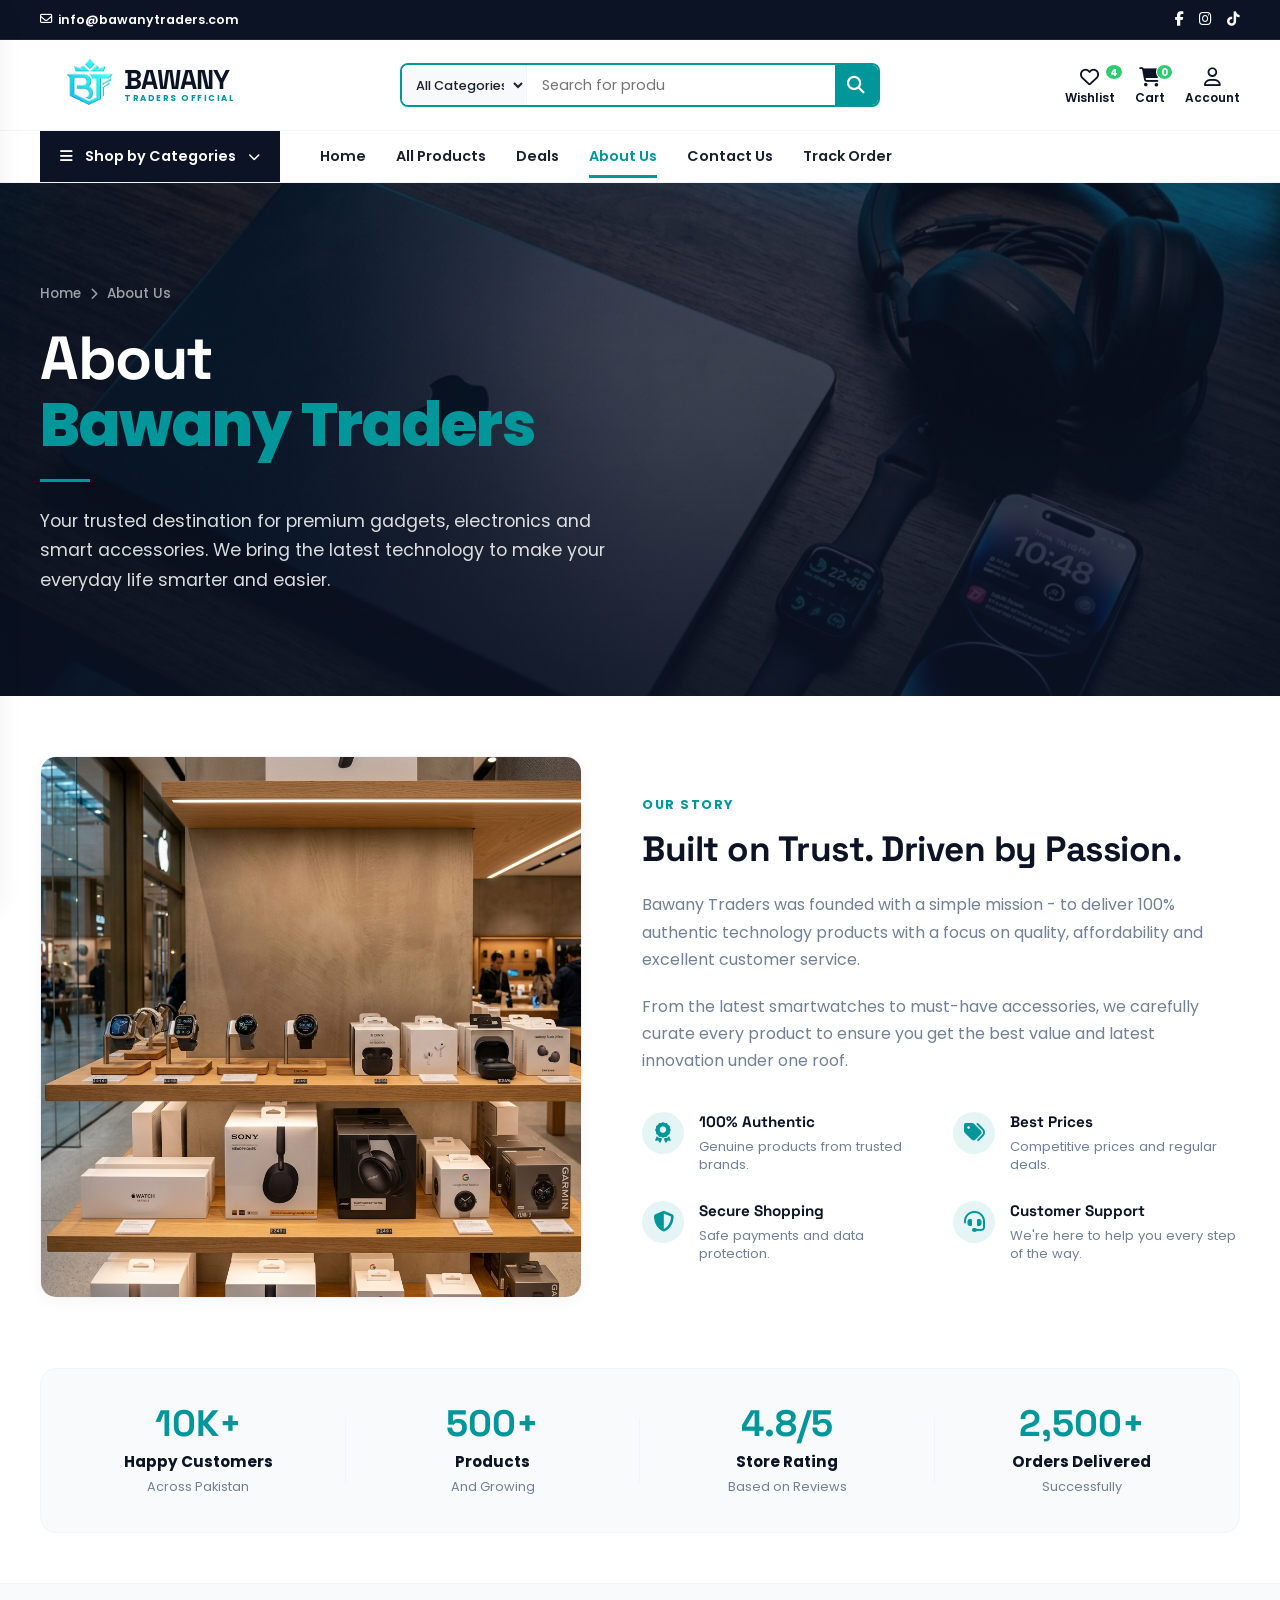
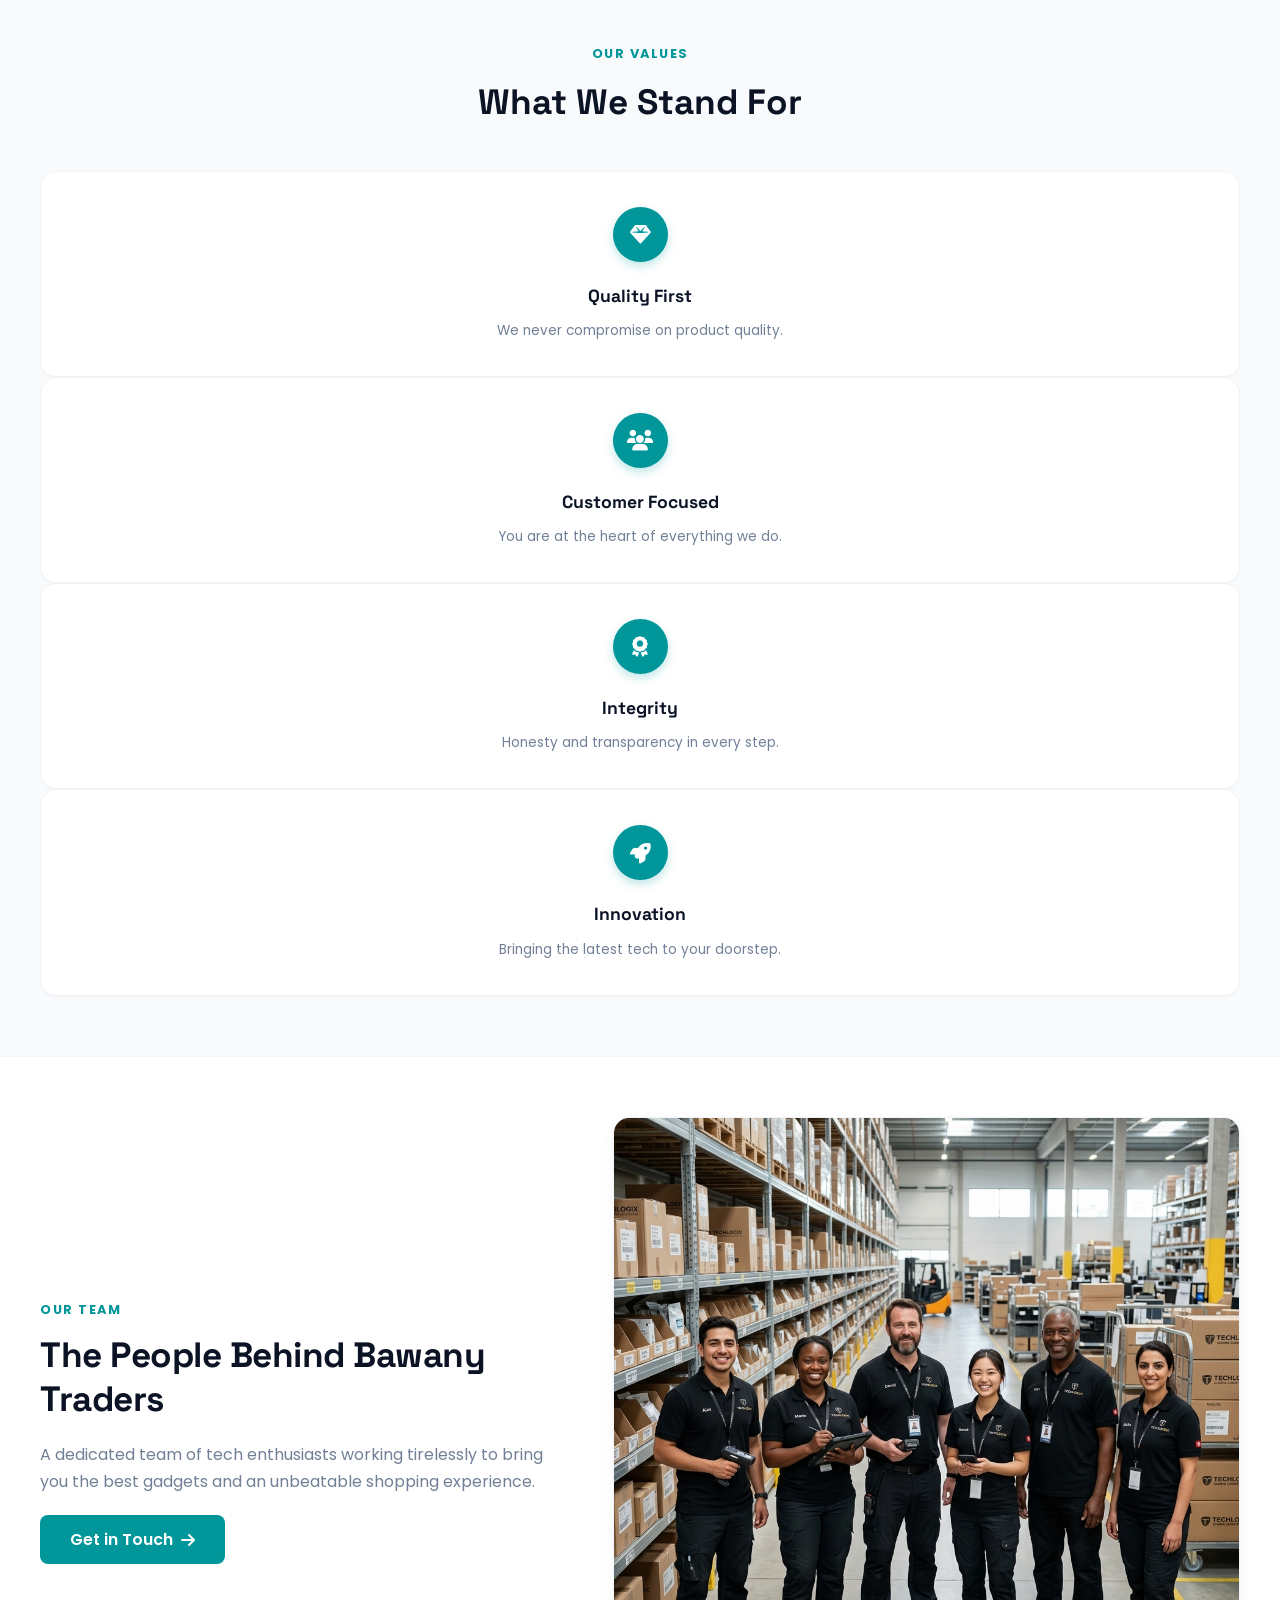
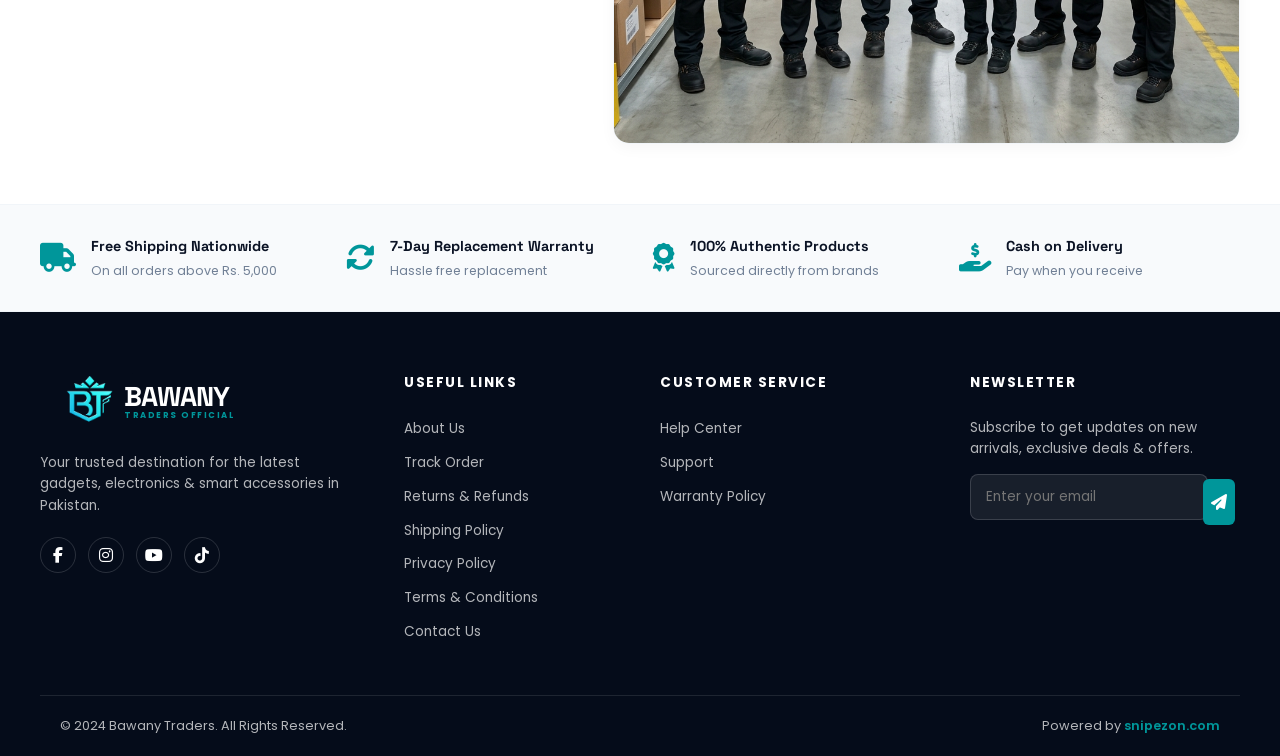
==== commit e07966d6: "Revert "Implement premium e-commerce login page and update site-wide account nav links" This reverts" ====
--- a/about.html
+++ b/about.html
@@ -81,10 +81,10 @@
             <span>Cart</span>
             <span class="badge" id="cartBadge">0</span>
           </a>
-          <a href="login.html" class="nav-action-item" id="accountAction">
+          <div class="nav-action-item" id="accountAction">
             <i class="far fa-user"></i>
             <span>Account</span>
-          </a>
+          </div>
         </div>
       </div>
     </div>
--- a/styles.css
+++ b/styles.css
@@ -7688,462 +7688,5 @@
   }
 }
 
-/* ==========================================================================
-   Payment Gateway Logo Classes
-   ========================================================================== */
-.payment-gateways {
-  display: flex;
-  align-items: center;
-  gap: 12px;
-}
-
-.pay-logo-card {
-  background-color: var(--white);
-  border: 1px solid rgba(226, 232, 240, 0.8);
-  border-radius: 4px;
-  padding: 0 6px;
-  display: flex;
-  align-items: center;
-  justify-content: center;
-  height: 24px;
-  width: 44px;
-  flex-shrink: 0;
-  box-shadow: 0 1px 2px rgba(0, 0, 0, 0.02);
-}
-
-.pay-logo-circle {
-  display: flex;
-  align-items: center;
-  justify-content: center;
-  height: 24px;
-  width: 24px;
-  flex-shrink: 0;
-}
-
-.pay-logo-raw {
-  display: flex;
-  align-items: center;
-  justify-content: center;
-  height: 24px;
-  flex-shrink: 0;
-}
-
-.pay-logo-raw svg {
-  height: 18px;
-  width: auto;
-}
-
-/* ==========================================================================
-   Login Page Split Layout & Sizing
-   ========================================================================== */
-.login-split-container {
-  display: grid;
-  grid-template-columns: 1.2fr 1fr;
-  min-height: calc(100vh - 200px);
-  background-color: var(--white);
-  gap: 0;
-}
-
-.login-showcase {
-  background: radial-gradient(circle at 10% 20%, rgba(243, 249, 249, 1) 0%, rgba(247, 252, 252, 1) 90%);
-  display: flex;
-  flex-direction: column;
-  justify-content: center;
-  padding: 60px 80px;
-  position: relative;
-  overflow: hidden;
-}
-
-.login-showcase::before {
-  content: '';
-  position: absolute;
-  top: 40px;
-  left: 40px;
-  width: 100px;
-  height: 100px;
-  background-image: radial-gradient(#0d8383 1.5px, transparent 1.5px);
-  background-size: 10px 10px;
-  opacity: 0.15;
-}
-
-.login-showcase-content {
-  max-width: 480px;
-  z-index: 2;
-}
-
-.showcase-welcome {
-  font-family: 'Outfit', cursive, sans-serif;
-  font-size: 1.8rem;
-  color: #0d8383;
-  margin-bottom: 10px;
-  display: block;
-}
-
-.showcase-heading {
-  font-family: 'Space Grotesk', sans-serif;
-  font-weight: 800;
-  font-size: 2.6rem;
-  line-height: 1.2;
-  color: var(--dark-navy);
-  margin-bottom: 20px;
-}
-
-.showcase-heading span {
-  color: #0d8383;
-}
-
-.showcase-desc {
-  font-size: 0.95rem;
-  color: #718096;
-  line-height: 1.6;
-  margin-bottom: 40px;
-}
-
-.showcase-img-wrapper {
-  display: flex;
-  justify-content: center;
-  align-items: center;
-  position: relative;
-}
-
-.showcase-img {
-  max-width: 100%;
-  height: auto;
-  transform: translateY(0);
-  animation: floatIllustration 6s ease-in-out infinite;
-}
-
-@keyframes floatIllustration {
-  0%, 100% { transform: translateY(0); }
-  50% { transform: translateY(-12px); }
-}
-
-.login-card-container {
-  display: flex;
-  justify-content: center;
-  align-items: center;
-  padding: 60px 40px;
-}
-
-.login-form-card {
-  background: var(--white);
-  border: 1px solid rgba(226, 232, 240, 0.8);
-  border-radius: 20px;
-  box-shadow: 0 10px 30px rgba(0, 0, 0, 0.03);
-  padding: 45px;
-  width: 100%;
-  max-width: 500px;
-  box-sizing: border-box;
-}
-
-.login-form-card h2 {
-  font-family: 'Space Grotesk', sans-serif;
-  font-size: 1.8rem;
-  font-weight: 800;
-  color: var(--dark-navy);
-  margin-bottom: 8px;
-}
-
-.login-form-card .card-subtitle {
-  font-size: 0.9rem;
-  color: #718096;
-  margin-bottom: 30px;
-}
-
-.login-form-group {
-  margin-bottom: 20px;
-  display: flex;
-  flex-direction: column;
-}
-
-.login-form-group label {
-  font-family: 'Space Grotesk', sans-serif;
-  font-weight: 700;
-  font-size: 0.85rem;
-  color: var(--dark-navy);
-  margin-bottom: 8px;
-}
-
-.input-icon-wrapper {
-  position: relative;
-  display: flex;
-  align-items: center;
-}
-
-.input-icon-wrapper i.field-icon {
-  position: absolute;
-  left: 15px;
-  color: #a0aec0;
-  font-size: 0.95rem;
-  pointer-events: none;
-}
-
-.input-icon-wrapper i.toggle-password {
-  position: absolute;
-  right: 15px;
-  color: #a0aec0;
-  font-size: 0.95rem;
-  cursor: pointer;
-  padding: 5px;
-  transition: color 0.2s;
-}
-
-.input-icon-wrapper i.toggle-password:hover {
-  color: var(--dark-navy);
-}
-
-.login-input {
-  width: 100%;
-  padding: 13px 15px 13px 42px;
-  border: 1.5px solid #e2e8f0;
-  border-radius: 8px;
-  font-size: 0.9rem;
-  font-family: inherit;
-  color: var(--dark-navy);
-  transition: all 0.3s;
-  box-sizing: border-box;
-  background-color: var(--white);
-}
-
-.login-input:focus {
-  border-color: #0d8383;
-  box-shadow: 0 0 0 3px rgba(13, 131, 131, 0.1);
-  outline: none;
-}
-
-.login-form-options {
-  display: flex;
-  justify-content: space-between;
-  align-items: center;
-  margin-bottom: 25px;
-  font-size: 0.85rem;
-}
-
-.remember-me-checkbox {
-  display: flex;
-  align-items: center;
-  gap: 8px;
-  color: #4a5568;
-  cursor: pointer;
-  user-select: none;
-}
-
-.remember-me-checkbox input {
-  width: 15px;
-  height: 15px;
-  accent-color: #0d8383;
-  cursor: pointer;
-}
-
-.forgot-password-link {
-  color: #0d8383;
-  text-decoration: none;
-  font-weight: 700;
-  font-family: 'Space Grotesk', sans-serif;
-  transition: opacity 0.2s;
-}
-
-.forgot-password-link:hover {
-  text-decoration: underline;
-}
-
-.login-submit-btn {
-  width: 100%;
-  background-color: #0d8383;
-  color: var(--white);
-  border: none;
-  border-radius: 8px;
-  padding: 14px;
-  font-family: 'Space Grotesk', sans-serif;
-  font-weight: 700;
-  font-size: 0.95rem;
-  cursor: pointer;
-  display: flex;
-  align-items: center;
-  justify-content: center;
-  gap: 8px;
-  transition: all 0.3s;
-  box-shadow: 0 4px 10px rgba(13, 131, 131, 0.2);
-}
-
-.login-submit-btn:hover {
-  background-color: #0b6b6b;
-  transform: translateY(-1px);
-  box-shadow: 0 6px 14px rgba(13, 131, 131, 0.25);
-}
-
-.login-divider {
-  display: flex;
-  align-items: center;
-  text-align: center;
-  color: #a0aec0;
-  font-size: 0.8rem;
-  margin: 25px 0;
-}
-
-.login-divider::before,
-.login-divider::after {
-  content: '';
-  flex: 1;
-  border-bottom: 1px solid #e2e8f0;
-}
-
-.login-divider:not(:empty)::before {
-  margin-right: .5em;
-}
-
-.login-divider:not(:empty)::after {
-  margin-left: .5em;
-}
-
-.social-login-group {
-  display: grid;
-  grid-template-columns: repeat(3, 1fr);
-  gap: 12px;
-  margin-bottom: 30px;
-}
-
-.social-login-btn {
-  display: flex;
-  align-items: center;
-  justify-content: center;
-  gap: 8px;
-  background-color: var(--white);
-  border: 1px solid #e2e8f0;
-  border-radius: 8px;
-  padding: 10px 5px;
-  font-family: 'Space Grotesk', sans-serif;
-  font-weight: 700;
-  font-size: 0.85rem;
-  color: var(--dark-navy);
-  cursor: pointer;
-  transition: all 0.2s;
-}
-
-.social-login-btn:hover {
-  background-color: #f7fafc;
-  border-color: #cbd5e0;
-}
-
-.social-login-btn svg,
-.social-login-btn i {
-  font-size: 0.95rem;
-  flex-shrink: 0;
-}
-
-.create-account-prompt {
-  text-align: center;
-  font-size: 0.85rem;
-  color: #4a5568;
-}
-
-.create-account-prompt a {
-  color: #0d8383;
-  text-decoration: none;
-  font-weight: 700;
-  font-family: 'Space Grotesk', sans-serif;
-}
-
-.create-account-prompt a:hover {
-  text-decoration: underline;
-}
-
-/* Trust Badges Bar */
-.login-trust-bar {
-  background-color: #f7fafc;
-  border-top: 1px solid #edf2f7;
-  border-bottom: 1px solid #edf2f7;
-  padding: 25px 0;
-}
-
-.login-trust-bar .container {
-  display: grid;
-  grid-template-columns: repeat(4, 1fr);
-  gap: 20px;
-}
-
-.trust-badge-item {
-  display: flex;
-  align-items: center;
-  gap: 15px;
-}
-
-.trust-badge-icon-wrapper {
-  background-color: rgba(13, 131, 131, 0.08);
-  color: #0d8383;
-  width: 44px;
-  height: 44px;
-  border-radius: 50%;
-  display: flex;
-  align-items: center;
-  justify-content: center;
-  font-size: 1.2rem;
-  flex-shrink: 0;
-}
-
-.trust-badge-text h4 {
-  font-family: 'Space Grotesk', sans-serif;
-  font-weight: 700;
-  font-size: 0.9rem;
-  color: var(--dark-navy);
-  margin-bottom: 4px;
-}
-
-.trust-badge-text p {
-  font-size: 0.75rem;
-  color: #718096;
-  line-height: 1.3;
-}
-
-@media (max-width: 992px) {
-  .login-split-container {
-    grid-template-columns: 1fr;
-  }
-  
-  .login-showcase {
-    padding: 40px 30px;
-    align-items: center;
-    text-align: center;
-  }
-  
-  .login-showcase-content {
-    margin-bottom: 30px;
-  }
-  
-  .login-card-container {
-    padding: 30px 20px 60px 20px;
-  }
-  
-  .login-trust-bar .container {
-    grid-template-columns: repeat(2, 1fr);
-    gap: 25px;
-  }
-}
-
-@media (max-width: 576px) {
-  .login-form-card {
-    padding: 30px 20px;
-  }
-  
-  .social-login-group {
-    grid-template-columns: 1fr;
-    gap: 10px;
-  }
-  
-  .login-trust-bar .container {
-    grid-template-columns: 1fr;
-    gap: 20px;
-  }
-}
-
-.login-input.invalid {
-  border-color: #e11d48;
-  background-color: #fff1f2;
-}
-
-.login-input.invalid:focus {
-  box-shadow: 0 0 0 3px rgba(225, 29, 72, 0.1);
-}
-
-
-
+
+
